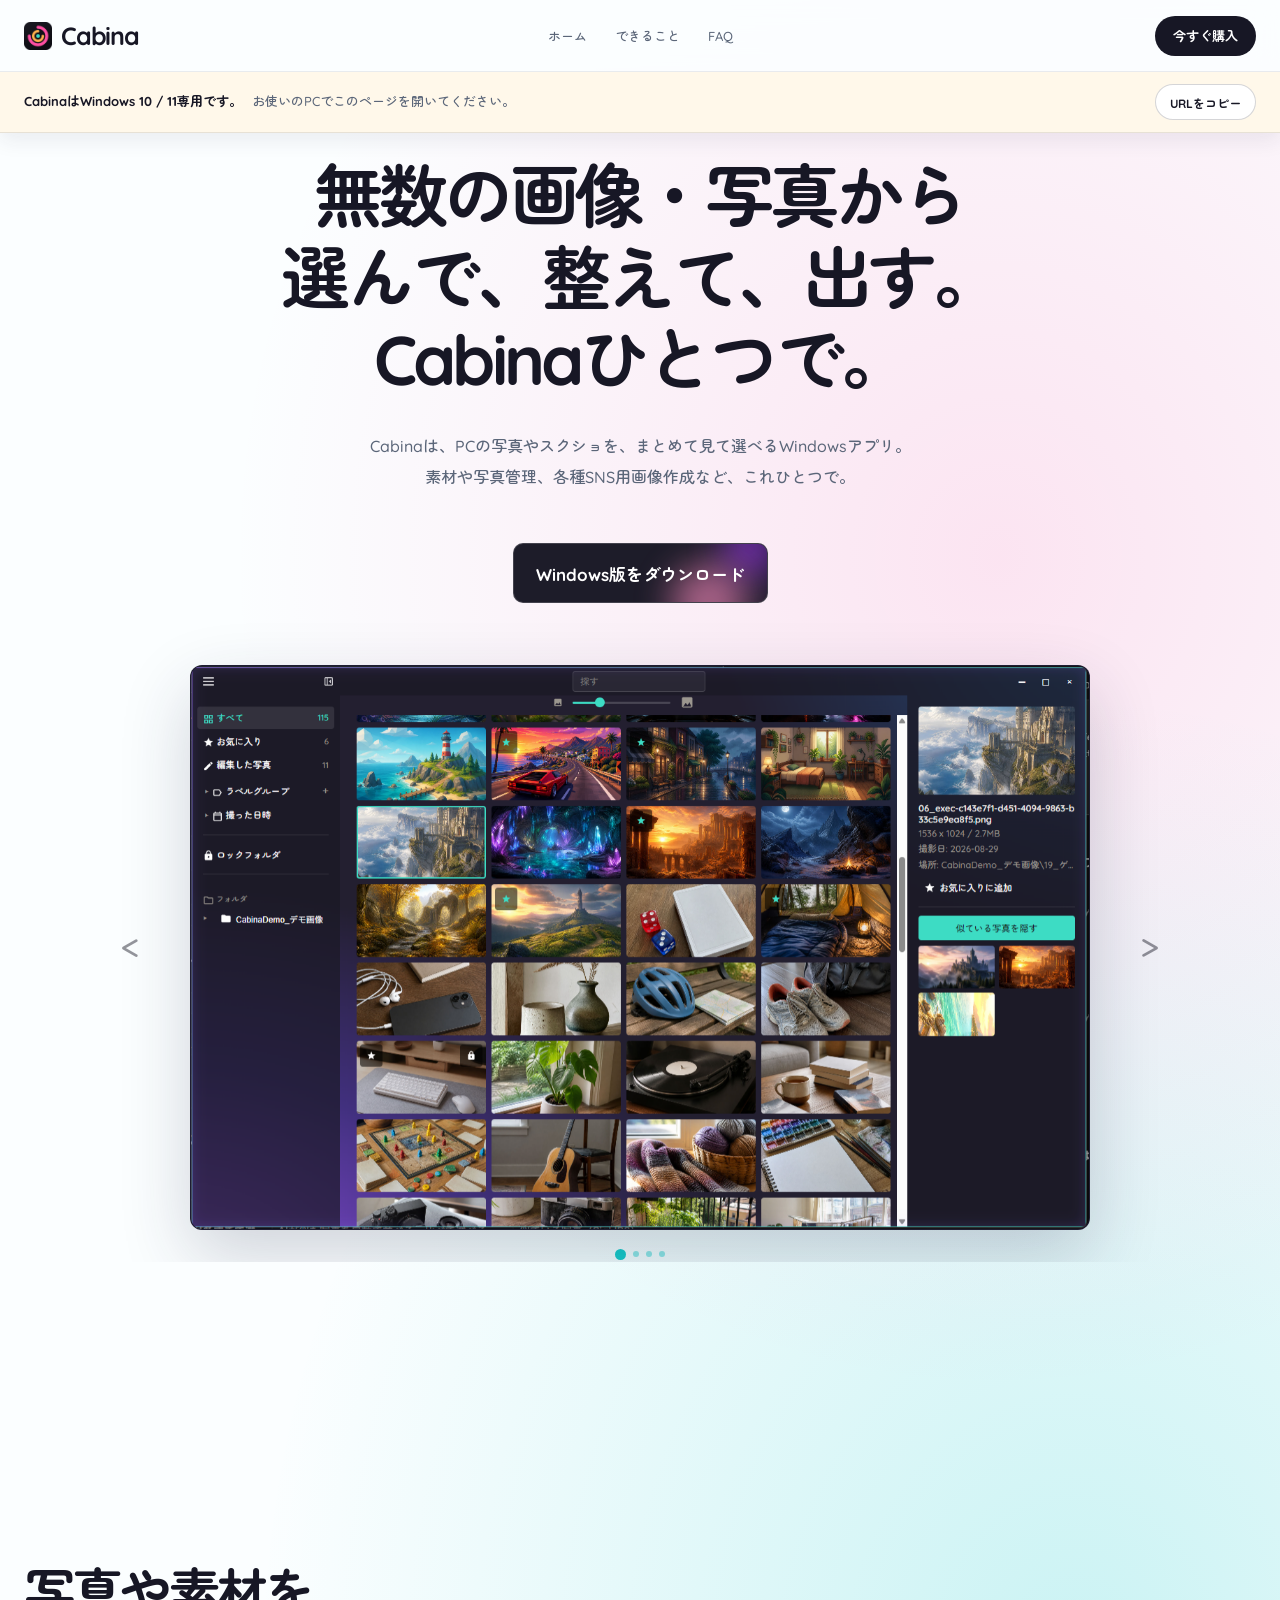
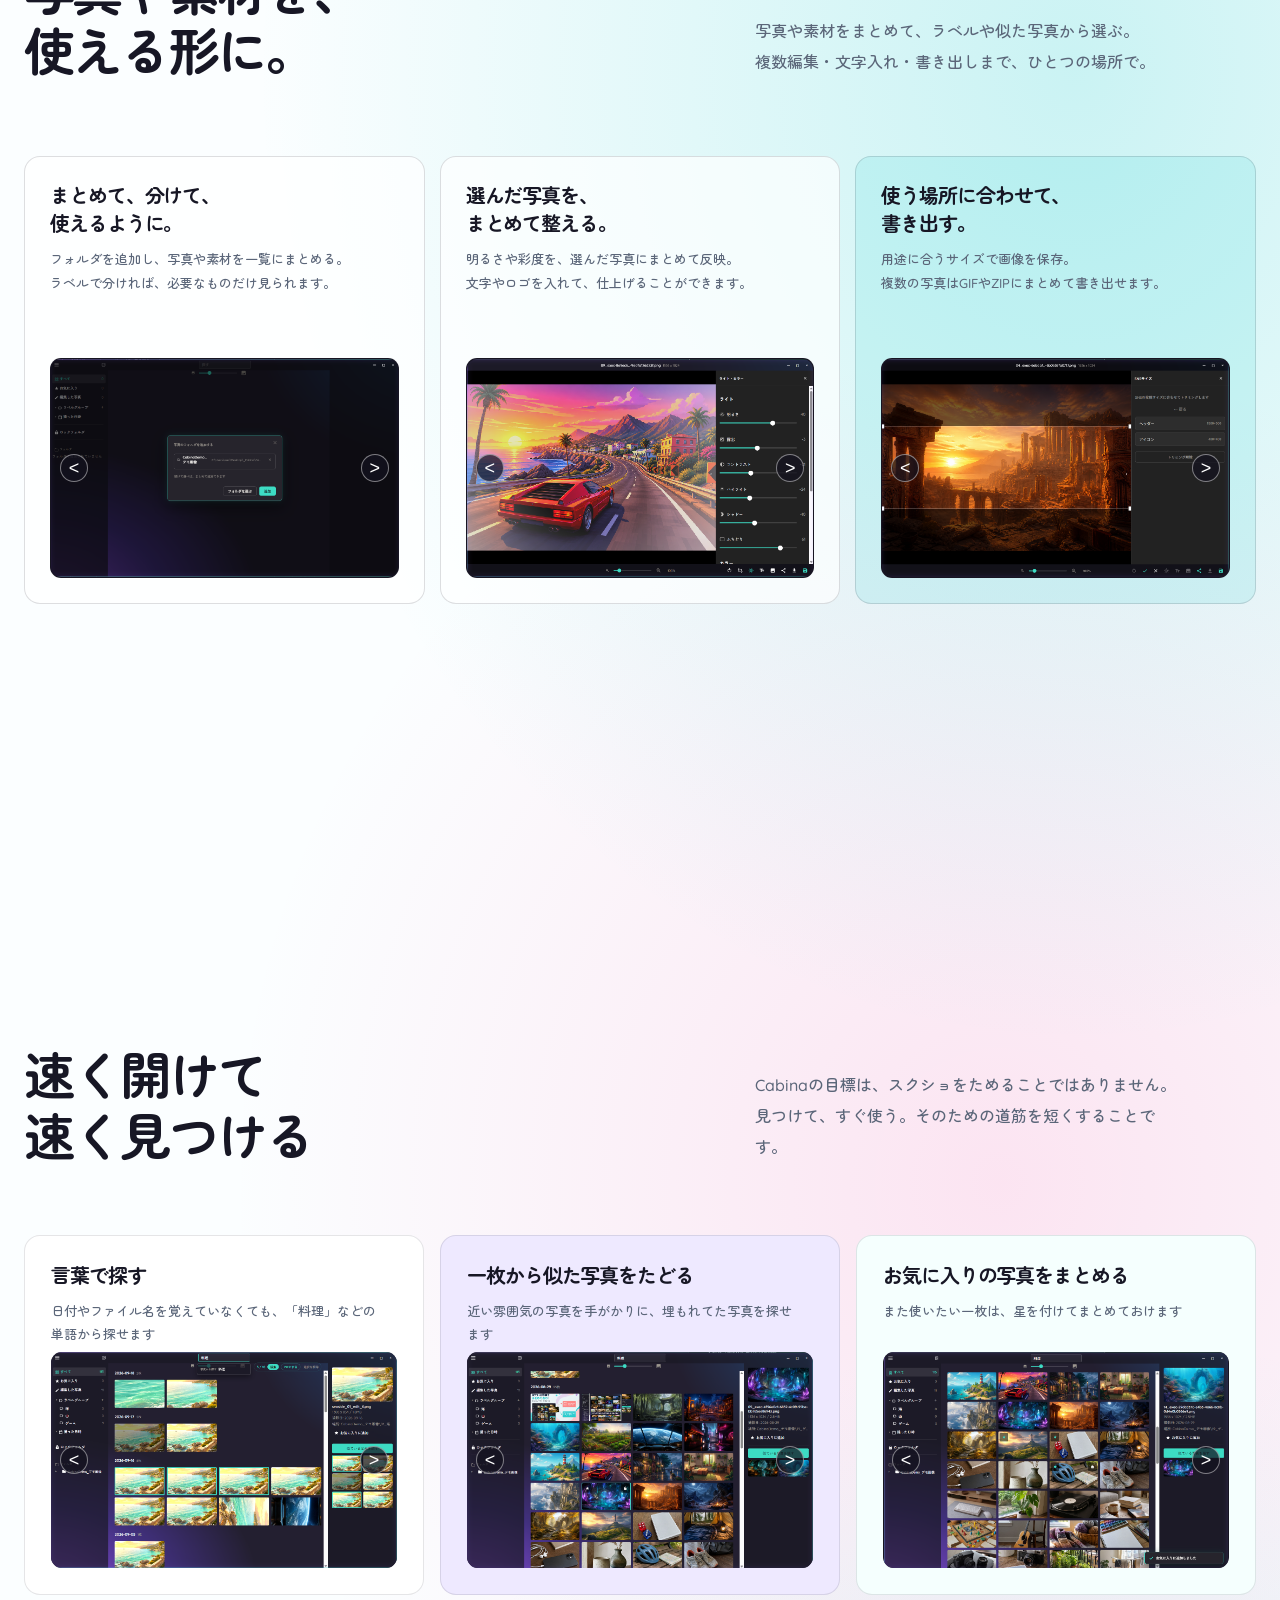
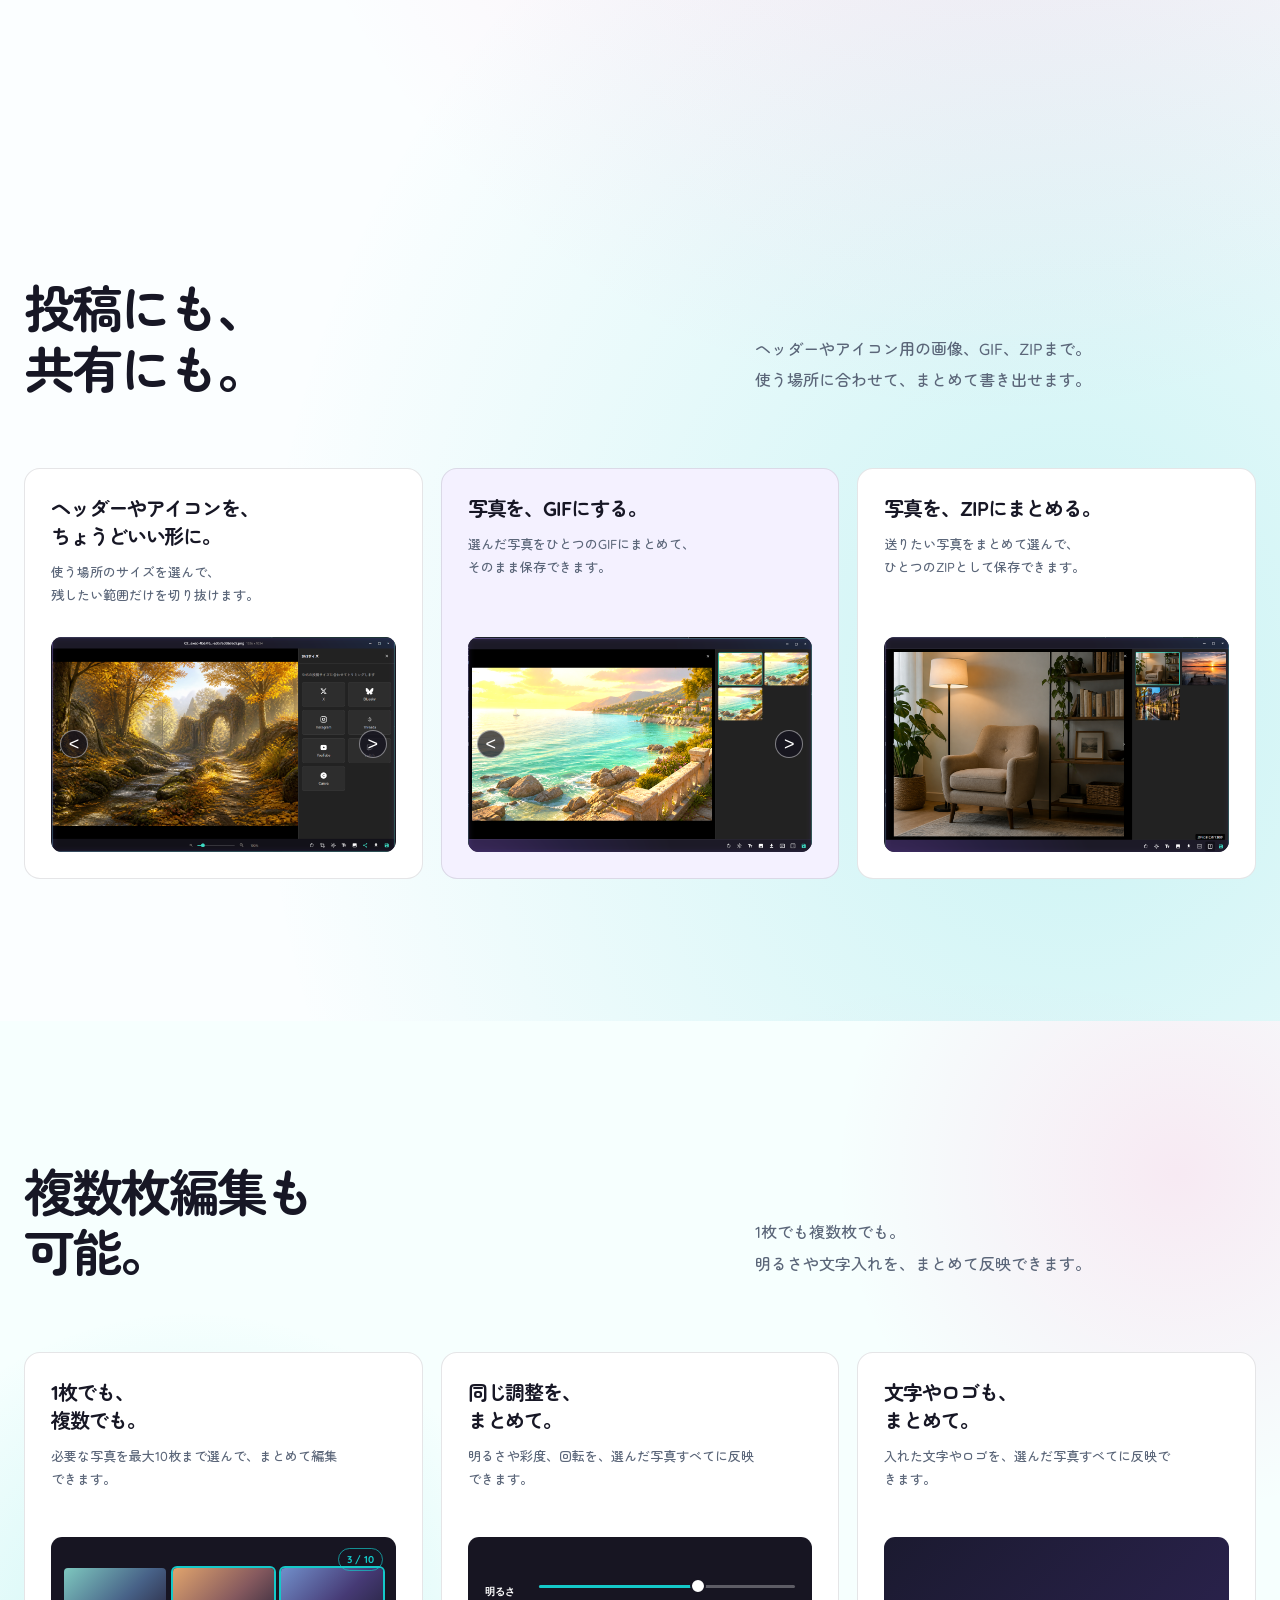
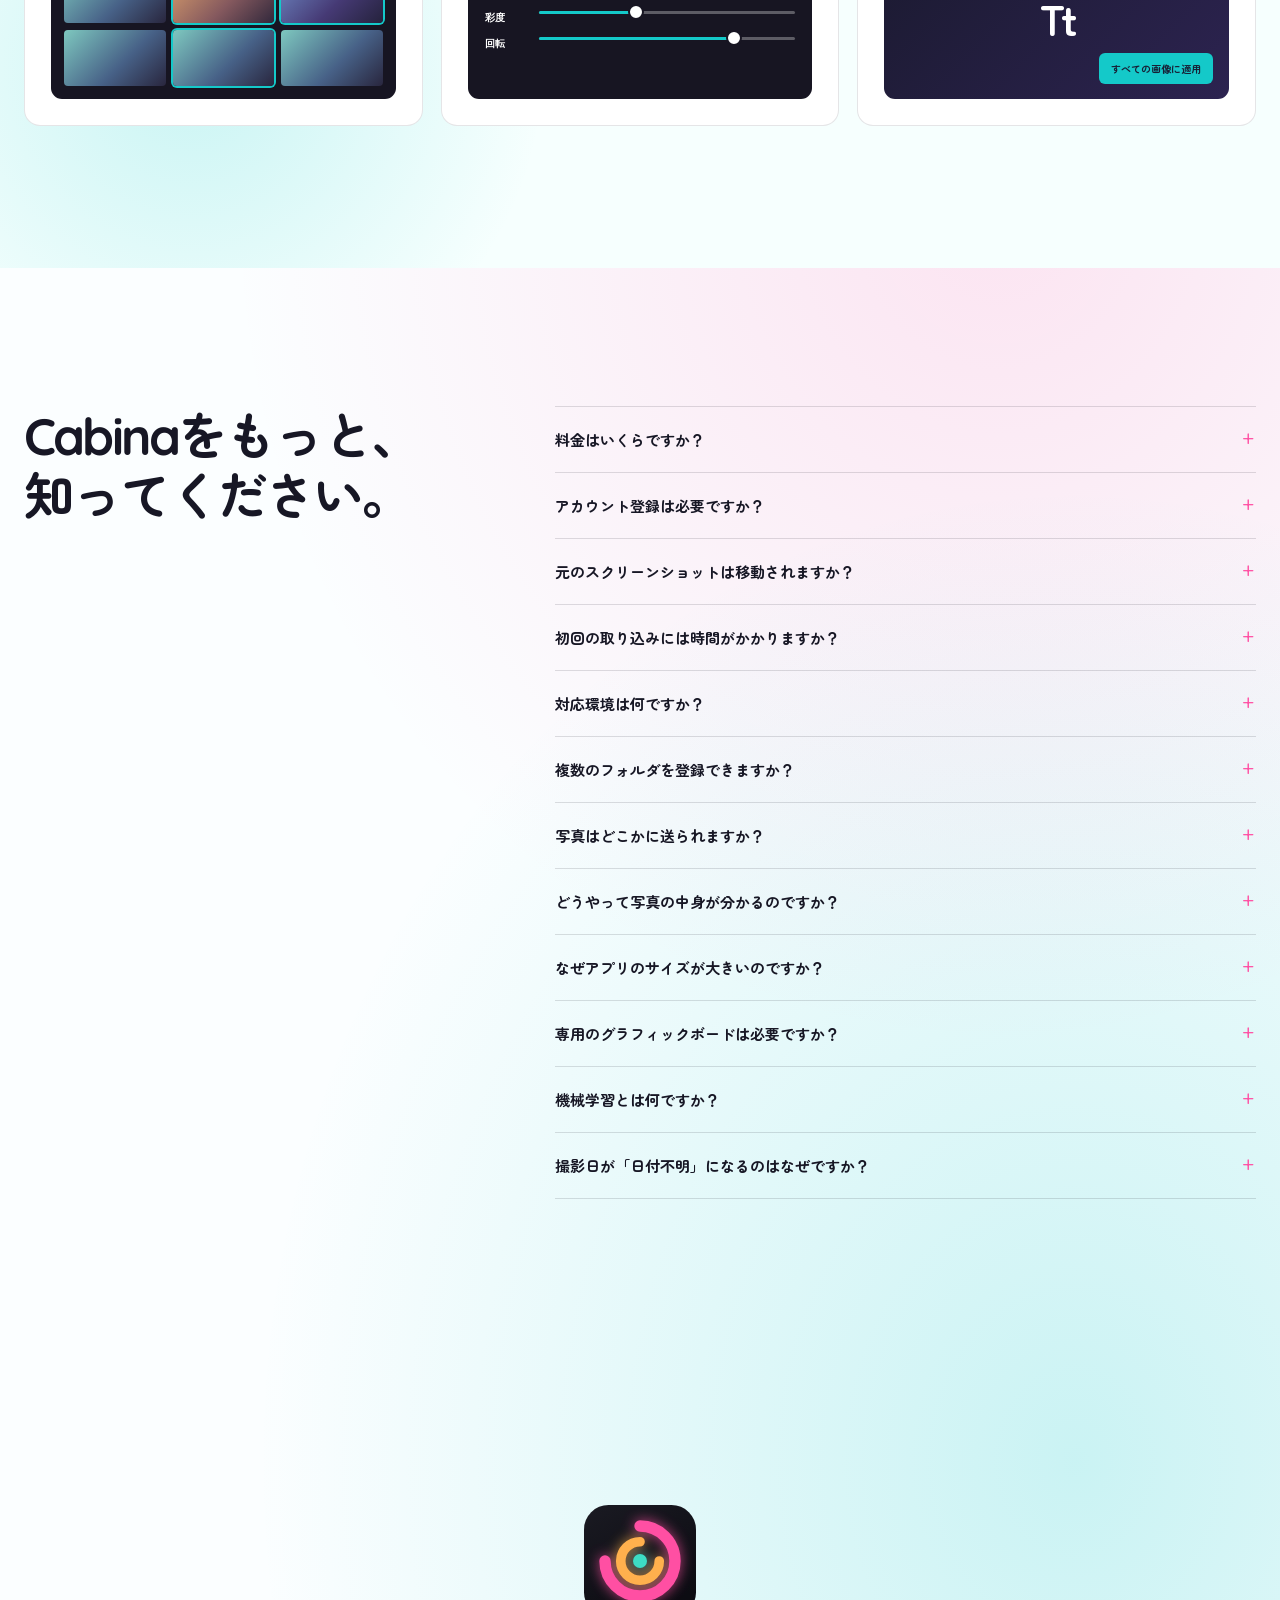
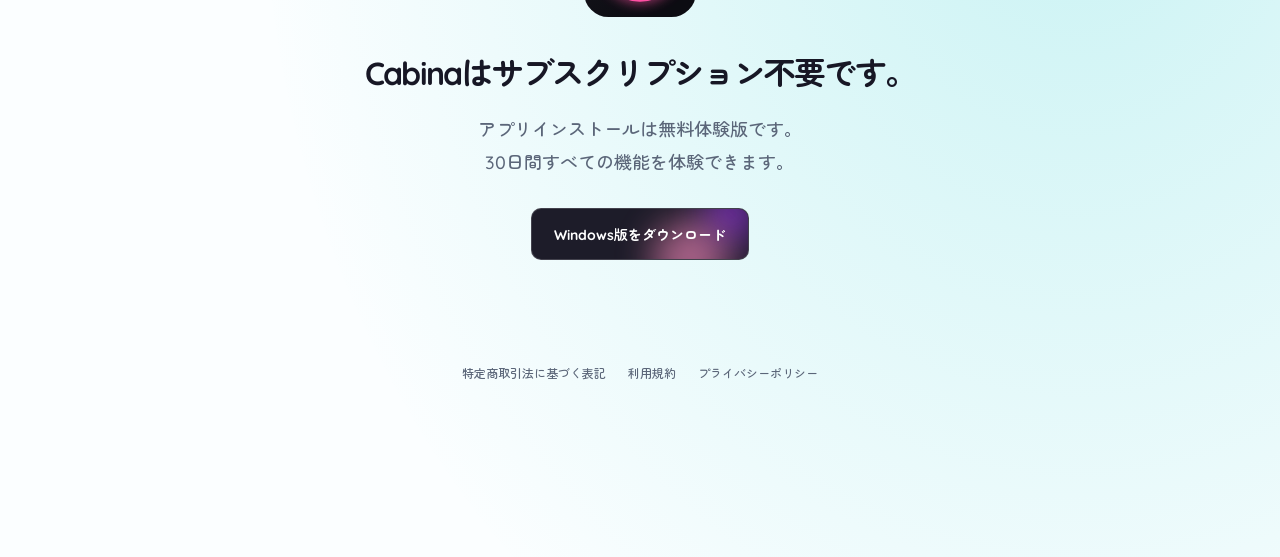
==== index.html @ 1f6fee91 "複数編集セクションの見出しを調整" ====
<!doctype html>
<html lang="ja">
<head>
  <meta charset="UTF-8" />
  <meta name="viewport" content="width=device-width, initial-scale=1.0" />
  <link rel="icon" type="image/png" sizes="64x64" href="assets/cabina-icon-64.png" />
  <meta name="description" content="PCの写真やスクショを、まとめて見て選べるWindowsアプリ。" />
  <link rel="canonical" href="https://cabinatrova.com/" />
  <meta property="og:site_name" content="Cabina" />
  <meta property="og:type" content="website" />
  <meta property="og:title" content="Cabina | 写真・スクショを、選んで、整えて、出す。" />
  <meta property="og:description" content="PCの写真やスクショを、まとめて見て選べるWindowsアプリ。" />
  <meta property="og:url" content="https://cabinatrova.com/" />
  <meta property="og:image" content="https://cabinatrova.com/assets/ogp-card.png?v=20260924-font" />
  <meta property="og:image:width" content="1200" />
  <meta property="og:image:height" content="630" />
  <meta property="og:locale" content="ja_JP" />
  <meta name="twitter:card" content="summary_large_image" />
  <meta name="twitter:title" content="Cabina | 写真・スクショを、選んで、整えて、出す。" />
  <meta name="twitter:description" content="PCの写真やスクショを、まとめて見て選べるWindowsアプリ。" />
  <meta name="twitter:image" content="https://cabinatrova.com/assets/ogp-card.png?v=20260924-font" />
  <title>Cabina | 写真・スクショを、選んで、整えて、出す。</title>
  <link rel="preconnect" href="https://fonts.googleapis.com" />
  <link rel="preconnect" href="https://fonts.gstatic.com" crossorigin />
  <link href="https://fonts.googleapis.com/css2?family=Quicksand:wght@500;600;700&family=Zen+Maru+Gothic:wght@500;600;700&display=swap" rel="stylesheet" />
  <link rel="stylesheet" href="css/theme.css" />
  <link rel="stylesheet" href="css/app.css?v=card-gallery-14" />
  <script async src="https://www.googletagmanager.com/gtag/js?id=G-LC9BH5H0R2"></script>
  <script>
    window.dataLayer = window.dataLayer || [];
    function gtag(){dataLayer.push(arguments);}
    gtag('js', new Date());
    gtag('config', 'G-LC9BH5H0R2');
  </script>
  <script src="js/lp-reveal.js?v=card-gallery-4" defer></script>
  <script src="js/device-notice.js" defer></script>
</head>
<body>
  <!-- ▼ [header] 最小限の固定ナビゲーション -->
  <header class="site-header">
    <div class="site-header-inner">
      <a class="brand" href="#top" aria-label="Cabina トップへ"><img class="brand-icon" src="assets/cabina-icon-64.png" alt="" width="28" height="28" />Cabina</a>
      <nav aria-label="ページ内ナビゲーション"><a href="#top">ホーム</a><a href="#find">できること</a><a href="#faq">FAQ</a></nav>
      <a class="header-cta" href="https://buy.stripe.com/3cIfZj8a344Ra0h1WE5gc01">今すぐ購入</a>
    </div>
  </header>
  <!-- ▲ [header] -->

  <aside class="device-notice" data-device-notice hidden aria-label="対応環境の案内">
    <div class="device-notice-inner">
      <p><strong>CabinaはWindows 10 / 11専用です。</strong><span data-device-notice-message>お使いのPCでこのページを開いてください。</span></p>
      <button type="button" data-device-notice-copy>URLをコピー</button>
    </div>
  </aside>

  <main>
    <!-- ▼ [hero] 速さを主役にしたファーストビュー -->
    <section class="hero" id="top" aria-labelledby="hero-title">
      <div class="container hero-grid">
        <div class="hero-copy">
          <h1 id="hero-title">無数の画像・写真から<br />選んで、整えて、出す。<br />Cabinaひとつで。</h1>
          <p>Cabinaは、PCの写真やスクショを、まとめて見て選べるWindowsアプリ。<br />素材や写真管理、各種SNS用画像作成など、これひとつで。</p>
          <div class="hero-actions"><a class="primary-button uiverse-glow-button" href="https://github.com/officelib/cabina-releases/releases/latest/download/Cabina-setup.exe">Windows版をダウンロード</a></div>
        </div>

        <figure class="hero-product hero-gallery" aria-label="Cabinaでできることの画面ギャラリー" data-hero-gallery>
          <div class="hero-gallery-frame">
            <div class="hero-gallery-stage">
              <div class="hero-gallery-panel is-active" id="hero-gallery-overview" role="group" aria-label="写真やスクリーンショットを一覧で管理する">
                <img class="hero-app-screen" src="assets/hero-library-overview-screen.png" alt="多数の写真とスクリーンショットを一覧で管理するCabinaの画面" />
              </div>
              <div class="hero-gallery-panel" id="hero-gallery-text" role="group" aria-label="文字を入れて投稿用に仕上げる" hidden>
                <img class="hero-app-screen" src="assets/hero-text-overlay-screen.png" alt="写真に文字を入れて仕上げるCabinaの画面" />
              </div>
              <div class="hero-gallery-panel" id="hero-gallery-select" role="group" aria-label="一枚から似た写真をたどる" hidden>
                <img class="hero-app-screen" src="assets/hero-similar-browser-screen.png" alt="一枚の写真から似た写真をたどるCabinaの画面" />
              </div>
              <div class="hero-gallery-panel" id="hero-gallery-gif" role="group" aria-label="複数の写真をGIFとして書き出す" hidden>
                <img class="hero-app-screen" src="assets/hero-gif-export-screen.png" alt="複数の写真をGIFとして書き出すCabinaの画面" />
              </div>
            </div>
            <button class="hero-gallery-arrow previous" type="button" aria-label="前の機能を見る" data-hero-gallery-previous>&lt;</button>
            <button class="hero-gallery-arrow next" type="button" aria-label="次の機能を見る" data-hero-gallery-next>&gt;</button>
          </div>
          <figcaption class="hero-gallery-controls">
            <span class="hero-gallery-pagination" role="status" aria-live="polite" aria-label="1枚目を表示中">
              <i class="is-active" data-hero-gallery-dot></i><i data-hero-gallery-dot></i><i data-hero-gallery-dot></i><i data-hero-gallery-dot></i>
            </span>
          </figcaption>
        </figure>
      </div>
    </section>
    <!-- ▲ [hero] -->

    <!-- ▼ [how-it-works] 初回と次回以降の違いを正直に伝える -->
    <section class="how-it-works" id="how-it-works" aria-labelledby="how-title">
      <div class="container split-heading">
        <div><h2 id="how-title">写真や素材を、<br />使える形に。</h2></div>
        <p>写真や素材をまとめて、ラベルや似た写真から選ぶ。<br />複数編集・文字入れ・書き出しまで、ひとつの場所で。</p>
      </div>
      <div class="container timeline">
        <article class="timeline-card first">
          <h3>まとめて、分けて、<br />使えるように。</h3>
          <p>フォルダを追加し、写真や素材を一覧にまとめる。<br />ラベルで分ければ、必要なものだけ見られます。</p>
          <figure class="timeline-visual card-gallery" aria-label="写真や素材をまとめて管理する手順" data-card-gallery>
            <div class="card-gallery-stage">
              <div class="card-gallery-panel is-active" role="group" aria-label="フォルダを追加する">
                <img src="assets/card-library-add-folder.png" alt="写真フォルダをCabinaへ追加する画面" />
              </div>
              <div class="card-gallery-panel" role="group" aria-label="複数の写真にラベルを付ける" hidden>
                <img src="assets/card-library-label-select.png" alt="複数の写真をラベルへ追加する画面" />
              </div>
              <div class="card-gallery-panel" role="group" aria-label="ラベルで写真を絞り込む" hidden>
                <img src="assets/card-library-filtered.png" alt="ゲームのラベルで写真を絞り込んだ画面" />
              </div>
            </div>
            <button class="card-gallery-arrow previous" type="button" aria-label="前の画面を見る" data-card-gallery-previous>&lt;</button>
            <button class="card-gallery-arrow next" type="button" aria-label="次の画面を見る" data-card-gallery-next>&gt;</button>
            <figcaption class="card-gallery-pagination" role="status" aria-live="polite" aria-label="1枚目を表示中">
              <i class="is-active" data-card-gallery-dot></i><i data-card-gallery-dot></i><i data-card-gallery-dot></i>
            </figcaption>
          </figure>
        </article>
        <article class="timeline-card ready">
          <h3>選んだ写真を、<br />まとめて整える。</h3>
          <p>明るさや彩度を、選んだ写真にまとめて反映。<br />文字やロゴを入れて、仕上げることができます。</p>
          <figure class="timeline-visual card-gallery" aria-label="一枚または複数枚の写真を整える手順" data-card-gallery>
            <div class="card-gallery-stage">
              <div class="card-gallery-panel is-active" role="group" aria-label="一枚の写真を調整する">
                <img src="assets/card-edit-single.png" alt="一枚の写真の明るさや露出を調整するCabinaの画面" />
              </div>
              <div class="card-gallery-panel" role="group" aria-label="複数の写真を選ぶ" hidden>
                <img src="assets/card-edit-multiple-select.png" alt="複数の写真を選択して編集するCabinaの画面" />
              </div>
              <div class="card-gallery-panel" role="group" aria-label="選んだ写真を見比べる" hidden>
                <img src="assets/card-edit-selection-review.png" alt="選んだ複数の写真を見比べるCabinaの画面" />
              </div>
              <div class="card-gallery-panel" role="group" aria-label="文字をすべての画像へ適用する" hidden>
                <img src="assets/card-edit-text-apply-all.png" alt="文字を複数の画像へ適用するCabinaの画面" />
              </div>
            </div>
            <button class="card-gallery-arrow previous" type="button" aria-label="前の画面を見る" data-card-gallery-previous>&lt;</button>
            <button class="card-gallery-arrow next" type="button" aria-label="次の画面を見る" data-card-gallery-next>&gt;</button>
            <figcaption class="card-gallery-pagination" role="status" aria-live="polite" aria-label="1枚目を表示中">
              <i class="is-active" data-card-gallery-dot></i><i data-card-gallery-dot></i><i data-card-gallery-dot></i><i data-card-gallery-dot></i>
            </figcaption>
          </figure>
        </article>
        <article class="timeline-card watch">
          <h3>使う場所に合わせて、<br />書き出す。</h3>
          <p>用途に合うサイズで画像を保存。<br />複数の写真はGIFやZIPにまとめて書き出せます。</p>
          <figure class="timeline-visual card-gallery" aria-label="画像を用途に合わせて書き出す手順" data-card-gallery>
            <div class="card-gallery-stage">
              <div class="card-gallery-panel is-active" role="group" aria-label="SNS向けサイズで画像を切り抜く">
                <img src="assets/card-export-sns-size.png" alt="SNS投稿サイズに合わせて画像をトリミングするCabinaの画面" />
              </div>
              <div class="card-gallery-panel" role="group" aria-label="複数の写真をGIFにする" hidden>
                <img src="assets/card-export-gif.png" alt="複数の写真からGIFを作成するCabinaの画面" />
              </div>
              <div class="card-gallery-panel" role="group" aria-label="複数の写真をZIPにまとめる" hidden>
                <img src="assets/card-export-zip.png" alt="複数の写真をZIPにまとめて保存するCabinaの画面" />
              </div>
            </div>
            <button class="card-gallery-arrow previous" type="button" aria-label="前の画面を見る" data-card-gallery-previous>&lt;</button>
            <button class="card-gallery-arrow next" type="button" aria-label="次の画面を見る" data-card-gallery-next>&gt;</button>
            <figcaption class="card-gallery-pagination" role="status" aria-live="polite" aria-label="1枚目を表示中">
              <i class="is-active" data-card-gallery-dot></i><i data-card-gallery-dot></i><i data-card-gallery-dot></i>
            </figcaption>
          </figure>
        </article>
      </div>
    </section>
    <!-- ▲ [how-it-works] -->

    <!-- ▼ [find] 「探す」「使う」を少ないカードで見せる -->
    <section class="find" id="find" aria-labelledby="find-title"><div class="container split-heading light"><div><h2 id="find-title">速く開けて<br />速く見つける</h2></div><p>Cabinaの目標は、スクショをためることではありません。見つけて、すぐ使う。そのための道筋を短くすることです。</p></div><div class="container feature-grid"><article class="feature-card search-feature"><div><h3>言葉で探す</h3><p>日付やファイル名を覚えていなくても、「料理」などの単語から探せます</p></div><figure class="search-demo card-gallery" aria-label="料理という言葉で写真を検索する手順" data-card-gallery><div class="card-gallery-stage"><div class="card-gallery-panel is-active" role="group" aria-label="料理と入力する"><img src="assets/card-find-word-input.png" alt="料理という言葉を入力して写真を探すCabinaの画面" /></div><div class="card-gallery-panel" role="group" aria-label="料理の写真が表示される" hidden><img src="assets/card-find-word-result.png" alt="料理という言葉で写真を検索したCabinaの画面" /></div></div><button class="card-gallery-arrow previous" type="button" aria-label="前の画面を見る" data-card-gallery-previous>&lt;</button><button class="card-gallery-arrow next" type="button" aria-label="次の画面を見る" data-card-gallery-next>&gt;</button><figcaption class="card-gallery-pagination" role="status" aria-live="polite" aria-label="1枚目を表示中"><i class="is-active" data-card-gallery-dot></i><i data-card-gallery-dot></i></figcaption></figure></article><article class="feature-card similar-feature"><div><h3>一枚から似た写真をたどる</h3><p>近い雰囲気の写真を手がかりに、埋もれてた写真を探せます</p></div><figure class="similar-demo card-gallery" aria-label="一枚から似た写真を探す手順" data-card-gallery><div class="card-gallery-stage"><div class="card-gallery-panel is-active" role="group" aria-label="似た写真の候補を見る"><img src="assets/card-find-similar-candidates.png" alt="一枚の写真を起点に似た候補を表示するCabinaの画面" /></div><div class="card-gallery-panel" role="group" aria-label="候補の写真を大きく見る" hidden><img src="assets/card-find-similar-preview.png" alt="似た候補の写真を大きく表示するCabinaの画面" /></div></div><button class="card-gallery-arrow previous" type="button" aria-label="前の画面を見る" data-card-gallery-previous>&lt;</button><button class="card-gallery-arrow next" type="button" aria-label="次の画面を見る" data-card-gallery-next>&gt;</button><figcaption class="card-gallery-pagination" role="status" aria-live="polite" aria-label="1枚目を表示中"><i class="is-active" data-card-gallery-dot></i><i data-card-gallery-dot></i></figcaption></figure></article><article class="feature-card favorite-feature"><div><h3>お気に入りの写真をまとめる</h3><p>また使いたい一枚は、星を付けてまとめておけます</p></div><figure class="favorite-demo card-gallery" aria-label="写真をお気に入りに追加して一覧から見る手順" data-card-gallery><div class="card-gallery-stage"><div class="card-gallery-panel is-active" role="group" aria-label="写真をお気に入りに追加する"><img src="assets/card-find-favorite-add.png" alt="写真をお気に入りに追加するCabinaの画面" /></div><div class="card-gallery-panel" role="group" aria-label="お気に入り一覧を見る" hidden><img src="assets/card-find-favorite-list.png" alt="お気に入りの写真だけを一覧表示するCabinaの画面" /></div></div><button class="card-gallery-arrow previous" type="button" aria-label="前の画面を見る" data-card-gallery-previous>&lt;</button><button class="card-gallery-arrow next" type="button" aria-label="次の画面を見る" data-card-gallery-next>&gt;</button><figcaption class="card-gallery-pagination" role="status" aria-live="polite" aria-label="1枚目を表示中"><i class="is-active" data-card-gallery-dot></i><i data-card-gallery-dot></i></figcaption></figure></article></div></section>
    <!-- ▲ [find] -->

    <!-- ▼ [edit-and-save] 編集とコピー保存を3カードで見せる -->
    <section class="edit-save" id="edit-save" aria-labelledby="edit-save-title">
      <div class="container split-heading light">
        <div><h2 id="edit-save-title">投稿にも、<br />共有にも。</h2></div>
        <p>ヘッダーやアイコン用の画像、GIF、ZIPまで。<br />使う場所に合わせて、まとめて書き出せます。</p>
      </div>
      <div class="container edit-save-grid">
        <article class="edit-save-card crop-card">
          <div><h3>ヘッダーやアイコンを、<br />ちょうどいい形に。</h3><p>使う場所のサイズを選んで、<br />残したい範囲だけを切り抜けます。</p></div>
          <figure class="crop-mock card-gallery" aria-label="用途に合うサイズを選んで写真を切り抜く手順" data-card-gallery>
            <div class="card-gallery-stage">
              <div class="card-gallery-panel is-active" role="group" aria-label="使う場所のサイズを選ぶ"><img src="assets/card-export-size-picker.png" alt="書き出し先のサイズを選ぶCabinaの画面" /></div>
              <div class="card-gallery-panel" role="group" aria-label="ヘッダー用の横長サイズに切り抜く" hidden><img src="assets/card-export-header-crop.png" alt="ヘッダー用の横長サイズで切り抜くCabinaの画面" /></div>
              <div class="card-gallery-panel" role="group" aria-label="アイコン用の正方形サイズに切り抜く" hidden><img src="assets/card-export-icon-crop.png" alt="アイコン用の正方形サイズで切り抜くCabinaの画面" /></div>
            </div>
            <button class="card-gallery-arrow previous" type="button" aria-label="前の画面を見る" data-card-gallery-previous>&lt;</button>
            <button class="card-gallery-arrow next" type="button" aria-label="次の画面を見る" data-card-gallery-next>&gt;</button>
            <figcaption class="card-gallery-pagination" role="status" aria-live="polite" aria-label="1枚目を表示中"><i class="is-active" data-card-gallery-dot></i><i data-card-gallery-dot></i><i data-card-gallery-dot></i></figcaption>
          </figure>
        </article>
        <article class="edit-save-card rotate-card">
          <div><h3>写真を、GIFにする。</h3><p>選んだ写真をひとつのGIFにまとめて、<br />そのまま保存できます。</p></div>
          <figure class="brightness-demo card-gallery" aria-label="選んだ写真をGIFとして保存する手順" data-card-gallery>
            <div class="card-gallery-stage">
              <div class="card-gallery-panel is-active" role="group" aria-label="GIFにする写真を選ぶ"><img src="assets/card-export-gif-frames.png" alt="GIFにまとめる写真を選ぶCabinaの画面" /></div>
              <div class="card-gallery-panel" role="group" aria-label="GIFの設定をして保存する" hidden><img src="assets/card-export-gif-settings.png" alt="GIFの間隔や大きさを設定して保存するCabinaの画面" /></div>
            </div>
            <button class="card-gallery-arrow previous" type="button" aria-label="前の画面を見る" data-card-gallery-previous>&lt;</button>
            <button class="card-gallery-arrow next" type="button" aria-label="次の画面を見る" data-card-gallery-next>&gt;</button>
            <figcaption class="card-gallery-pagination" role="status" aria-live="polite" aria-label="1枚目を表示中"><i class="is-active" data-card-gallery-dot></i><i data-card-gallery-dot></i></figcaption>
          </figure>
        </article>
        <article class="edit-save-card copy-card">
          <div><h3>写真を、ZIPにまとめる。</h3><p>送りたい写真をまとめて選んで、<br />ひとつのZIPとして保存できます。</p></div>
          <figure class="copy-demo card-gallery" aria-label="選んだ写真をZIPにまとめて保存する画面" data-card-gallery>
            <div class="card-gallery-stage">
              <div class="card-gallery-panel is-active" role="group" aria-label="選んだ写真をZIPにまとめて保存する"><img src="assets/card-export-zip-select.png" alt="選んだ写真をZIPにまとめて保存するCabinaの画面" /></div>
            </div>
            <button class="card-gallery-arrow previous" type="button" aria-label="前の画面を見る" data-card-gallery-previous hidden>&lt;</button>
            <button class="card-gallery-arrow next" type="button" aria-label="次の画面を見る" data-card-gallery-next hidden>&gt;</button>
            <figcaption class="card-gallery-pagination" role="status" aria-live="polite" aria-label="1枚目を表示中"><i class="is-active" data-card-gallery-dot></i></figcaption>
          </figure>
        </article>
      </div>
    </section>
    <!-- ▲ [edit-and-save] -->

    <!-- ▼ [batch-edit] 複数枚に同じ調整を反映できることを見せる -->
    <section class="batch-edit" id="batch-edit" aria-labelledby="batch-edit-title">
      <div class="container split-heading light">
        <div><h2 id="batch-edit-title">複数枚編集も<br />可能。</h2></div>
        <p>1枚でも複数枚でも。<br />明るさや文字入れを、まとめて反映できます。</p>
      </div>
      <div class="container batch-edit-grid">
        <article class="batch-edit-card select-card">
          <div><h3>1枚でも、<br />複数でも。</h3><p>必要な写真を最大10枚まで選んで、まとめて編集できます。</p></div>
          <figure class="batch-edit-visual select-visual" aria-label="複数枚を選ぶ画面のスクリーンショットを追加予定"><b>3 / 10</b><i></i><i></i><i></i><i></i><i></i><i></i></figure>
        </article>
        <article class="batch-edit-card adjust-card">
          <div><h3>同じ調整を、<br />まとめて。</h3><p>明るさや彩度、回転を、選んだ写真すべてに反映できます。</p></div>
          <figure class="batch-edit-visual adjust-visual" aria-label="複数枚に調整を反映する画面のスクリーンショットを追加予定"><b>明るさ</b><i></i><b>彩度</b><i></i><b>回転</b><i></i></figure>
        </article>
        <article class="batch-edit-card text-card">
          <div><h3>文字やロゴも、<br />まとめて。</h3><p>入れた文字やロゴを、選んだ写真すべてに反映できます。</p></div>
          <figure class="batch-edit-visual text-visual" aria-label="複数枚に文字やロゴを反映する画面のスクリーンショットを追加予定"><b>Tt</b><i>すべての画像に適用</i></figure>
        </article>
      </div>
    </section>
    <!-- ▲ [batch-edit] -->

    <!-- ▼ [faq] 購入前の最低限の疑問だけに答える -->
    <section class="faq" id="faq" aria-labelledby="faq-title"><div class="container faq-layout"><div><h2 id="faq-title">Cabinaをもっと、<br />知ってください。</h2></div><div class="faq-list"><details><summary>料金はいくらですか？</summary><p>買い切り2,000円（税込）です。一度購入すれば追加料金なしで使えます。30日間はすべての機能を無料でお試しいただけます。</p></details><details><summary>アカウント登録は必要ですか？</summary><p>必要ありません。Cabinaはオフラインで動かせるアプリです。アプリをダウンロードする時だけはインターネット環境が必要ですが、それ以外は完全オフラインで動作します。</p></details><details><summary>元のスクリーンショットは移動されますか？</summary><p>いいえ。Cabinaは元のファイルを移動・コピーせず、追加したフォルダをライブラリとして扱います。</p></details><details><summary>初回の取り込みには時間がかかりますか？</summary><p>Cabinaはスクリーンショットをすぐ使える一覧にするWindowsアプリです。最初に一度だけ取り込み、フォルダ内の写真数に応じてライブラリ作成の時間がかかります。次からは、開いた瞬間に一覧を表示します。</p></details><details><summary>対応環境は何ですか？</summary><p>Windows 10 / 11（64bit）に対応しています。Mac・スマートフォンには対応していません。<br />CPU: 64bit のプロセッサ（4コア以上を推奨）<br />メモリ: 8GB 以上<br />空き容量: 1GB 以上<br />ダウンロード: 約343MB（zip形式）<br />動作にインターネット接続は必要ありません。</p></details><details><summary>複数のフォルダを登録できますか？</summary><p>できます。ゲームごと・用途ごとなど、複数の保存先をまとめて扱えます。</p></details><details><summary>写真はどこかに送られますか？</summary><p>いいえ。Cabinaはインターネットに接続しません。写真を見分ける仕組み（AIモデル）もアプリの中に入っているため、写真が外に出ることはありません。アカウント登録も不要です。</p></details><details><summary>どうやって写真の中身が分かるのですか？</summary><p>Googleが公開している画像認識モデル「SigLIP2」をアプリに組み込んでいます。写真に何が写っているかを数値に置き換え、言葉との近さで探します。ファイル名やフォルダ名は使いません。</p></details><details><summary>なぜアプリのサイズが大きいのですか？</summary><p>写真を見分けるモデル本体（約350MB）をアプリに同梱しているためです。外部のサーバーへ送らず、お手元で処理するための構成です。</p></details><details><summary>専用のグラフィックボードは必要ですか？</summary><p>必要ありません。CPUだけで動きます。開発時は6コアのノート用CPU（専用グラフィックなし）で動作を確認しています。</p></details><details><summary>機械学習とは何ですか？</summary><p>たくさんの「写真」と「その説明文」の組み合わせを見せて、写真に何が写っているかを見分けられるようにした仕組みです。「猫」という言葉と、猫が写った写真が近いものだと分かるようになるため、ファイル名に「猫」と入っていなくても探せます。<br />Cabinaは学習を済ませたものを組み込んで使っており、お客様の写真で学習することはありません。</p></details><details><summary>撮影日が「日付不明」になるのはなぜですか？</summary><p>撮影日時は、写真のファイルに記録された情報から読み取っています。スマートフォンやデジタルカメラで撮った写真には撮影日時が記録されていますが、スクリーンショットには記録されないことが多く、その場合は「日付不明」にまとまります。画像を加工・編集すると記録が失われることもあります。<br />日付が分からないものも、写っているもので探したり、フォルダからたどったりできます。</p></details></div></div></section>
    <!-- ▲ [faq] -->

    <!-- ▼ [purchase] 購入先URL確定後に href を置き換える -->
    <section class="purchase" id="purchase" aria-labelledby="purchase-title"><div class="container purchase-card"><img class="purchase-icon" src="assets/cabina-icon.svg" alt="" width="112" height="112" /><div class="purchase-copy"><h2 id="purchase-title">Cabinaはサブスクリプション不要です。</h2><p>アプリインストールは無料体験版です。<br />30日間すべての機能を体験できます。</p><a class="primary-button uiverse-glow-button" href="https://github.com/officelib/cabina-releases/releases/latest/download/Cabina-setup.zip">Windows版をダウンロード</a><nav class="purchase-legal-links" aria-label="法務情報"><a href="tokushoho.html">特定商取引法に基づく表記</a><a href="terms.html">利用規約</a><a href="privacy.html">プライバシーポリシー</a></nav></div></div></section>
    <!-- ▲ [purchase] -->
  </main>
  <dialog class="card-gallery-lightbox" data-card-gallery-lightbox aria-label="説明カードの画像を拡大表示">
    <div class="card-gallery-lightbox-content">
      <button class="card-gallery-lightbox-close" type="button" aria-label="拡大表示を閉じる" data-card-gallery-lightbox-close>&times;</button>
      <img data-card-gallery-lightbox-image src="" alt="" />
      <button class="card-gallery-lightbox-arrow previous" type="button" aria-label="前の画面を見る" data-card-gallery-lightbox-previous>&lt;</button>
      <button class="card-gallery-lightbox-arrow next" type="button" aria-label="次の画面を見る" data-card-gallery-lightbox-next>&gt;</button>
      <p class="card-gallery-lightbox-count" aria-live="polite" data-card-gallery-lightbox-count></p>
    </div>
  </dialog>
</body>
</html>
---- css/theme.css ----
/* ▼ [tokens] LP全体で共有する色・余白・フォントの定義 */
:root {
  --paper: #effbfc;
  --cream: #fbfeff;
  --surface: #ffffff;
  --ink: #171725;
  --muted: #5b6679;
  --line: rgba(23, 23, 37, .14);
  --navy: #171725;
  --navy-soft: #2b2b45;
  --teal: #14c9c9;
  --teal-deep: #00aeb7;
  --pink: #ff4fa3;
  --pink-soft: #ffd6e7;
  --orange: #ffb43b;
  --violet: #a184ed;
  --lilac-soft: #eee9ff;
  --teal-soft: #d8f8f8;
  --font-family: "Quicksand", "Zen Maru Gothic", sans-serif;
}
/* ▲ [tokens] */
---- css/app.css ----
/* ▼ [base] 共通の文字・余白・リンク */
* { box-sizing: border-box; }
html { scroll-behavior: smooth; background: var(--paper); }
body { margin: 0; background: var(--paper); color: var(--ink); font-family: var(--font-family); font-weight: 500; }
a { color: inherit; text-decoration: none; }
.container { width: min(1400px, calc(100% - 48px)); margin: auto; }
h1, h2, h3, p, figure, blockquote { margin-top: 0; } h1, h2, h3 { letter-spacing: -.055em; } h1, h2 { line-height: 1.18; }
h1 { margin-bottom: 26px; font-size: clamp(45px, 5.4vw, 77px); } h1 em { color: var(--pink); font-style: normal; }
h2 { margin-bottom: 20px; font-size: clamp(34px, 4vw, 57px); } h3 { margin-bottom: 10px; font-size: 20px; line-height: 1.4; }
.primary-button, .purchase-button, .header-cta { display: inline-flex; align-items: center; justify-content: center; gap: 18px; border-radius: 10px; background: var(--navy); color: #fff; font-size: 14px; font-weight: 700; transition: transform .2s, background .2s; }
.primary-button, .purchase-button { min-height: 52px; padding: 0 22px; }.header-cta { min-height: 42px; padding: 0 16px; font-size: 13px; }.primary-button:hover, .purchase-button:hover, .header-cta:hover { background: var(--navy-soft); transform: translateY(-2px); }

/* Uiverse.io / Javierrocadev の光の表現を、Tailwindを使わないLP用CSSとして調整 */
.uiverse-glow-button { position: relative; isolation: isolate; overflow: hidden; border: 1px solid rgba(255,255,255,.17); background: #1d1c29; box-shadow: none; transition: border-color .5s, color .5s, transform .2s; }
.uiverse-glow-button::before, .uiverse-glow-button::after { position: absolute; z-index: -1; border-radius: 50%; content: ""; filter: blur(18px); transition: transform .5s, opacity .5s; }
.uiverse-glow-button::before { top: -22px; right: -10px; width: 54px; height: 54px; background: #8e35d6; opacity: .8; }
.uiverse-glow-button::after { right: 20px; bottom: -38px; width: 76px; height: 76px; background: #ff8ec2; opacity: .62; }
.uiverse-glow-button:hover, .uiverse-glow-button:focus-visible { border-color: #ffb2d6; color: #ffd7e9; background: #1d1c29; transform: translateY(-2px); }
.uiverse-glow-button:hover::before, .uiverse-glow-button:focus-visible::before { transform: translate(30px, 27px) scale(1.8); opacity: 1; }
.uiverse-glow-button:hover::after, .uiverse-glow-button:focus-visible::after { transform: translate(35px, -25px) scale(1.2); opacity: .9; }
.uiverse-glow-button:focus-visible { outline: 3px solid rgba(255,79,163,.45); outline-offset: 3px; }
/* ▲ [base] */

/* ▼ [header] ヘッダー */
.site-header { position: fixed; z-index: 20; top: 0; right: 0; left: 0; height: 72px; border-bottom: 1px solid rgba(23,23,37,.08); background: rgba(251,254,255,.9); backdrop-filter: blur(14px); }.site-header-inner { display: grid; width: min(1120px, calc(100% - 48px)); height: 100%; grid-template-columns: 1fr auto 1fr; align-items: center; margin: auto; }.site-header nav { justify-self: center; }.site-header .header-cta { justify-self: end; min-height: 40px; padding: 0 18px; border-radius: 999px; }
.site-header-inner { width: min(1400px, calc(100% - 48px)); padding: 0; }
@media (max-width: 680px) { .site-header-inner { grid-template-columns: 1fr auto; }.site-header nav { display: flex; justify-self: end; gap: 0; }.site-header nav a:not(.header-cta) { display: none; } }
.brand { display: inline-flex; align-items: center; gap: 9px; font-family: "Quicksand", sans-serif; font-size: 25px; font-weight: 700; letter-spacing: -.05em; }.brand-mark { display: grid; width: 25px; height: 25px; place-items: center; border-radius: 7px; background: var(--navy); color: var(--orange); font-size: 13px; }
nav { display: flex; align-items: center; gap: 28px; color: var(--muted); font-size: 13px; } nav a:hover { color: var(--pink); }
.brand-icon { width: 28px; height: 28px; flex: none; }
/* ▲ [header] */

/* ▼ [device-notice] Windows以外の環境でだけ表示する案内 */
.device-notice { position: fixed; z-index: 19; top: 72px; right: 0; left: 0; padding: 12px 24px; border-bottom: 1px solid rgba(23,23,37,.1); background: rgba(255,248,234,.96); box-shadow: 0 8px 20px rgba(35,40,72,.08); }.device-notice-inner { display: flex; width: min(1400px,100%); align-items: center; justify-content: space-between; gap: 20px; margin: auto; }.device-notice p { display: flex; flex-wrap: wrap; gap: 0 10px; margin: 0; color: var(--ink); font-size: 13px; line-height: 1.65; }.device-notice strong { font-weight: 700; }.device-notice p span { color: var(--muted); }.device-notice button { flex: none; min-height: 36px; border: 1px solid rgba(23,23,37,.18); border-radius: 999px; padding: 0 14px; background: #fff; color: var(--ink); font: inherit; font-size: 12px; font-weight: 700; cursor: pointer; }.device-notice button:hover,.device-notice button:focus-visible { border-color: var(--pink); color: var(--pink); }.device-notice button:focus-visible { outline: 3px solid rgba(255,79,163,.25); outline-offset: 2px; }@media (max-width: 680px) { .device-notice { top: 65px; padding: 10px 17px; }.device-notice-inner { align-items: flex-start; gap: 10px; }.device-notice p { display: block; font-size: 11px; line-height: 1.6; }.device-notice p span { display: block; }.device-notice button { min-height: 34px; padding: 0 11px; font-size: 11px; }body.device-notice-visible .hero { padding-top: 202px; } }
/* ▲ [device-notice] */

/* ▼ [hero] 速さとアプリ画面を見せるFV */
.hero { overflow: hidden; padding: 164px 0 106px; background: radial-gradient(circle at 78% 24%, rgba(255,79,163,.15), transparent 26%), radial-gradient(circle at 84% 64%, rgba(20,201,201,.21), transparent 30%), var(--cream); }.hero-grid { display: grid; grid-template-columns: .94fr 1.06fr; gap: 72px; align-items: center; }.hero-copy > p { max-width: 510px; margin-bottom: 42px; color: var(--muted); font-size: 16px; line-height: 1.95; }.hero-actions { display: flex; flex-wrap: wrap; align-items: center; gap: 22px; }.text-link { border-bottom: 1px solid var(--ink); padding-bottom: 4px; font-size: 13px; font-weight: 700; }.text-link span { margin-left: 7px; color: var(--pink); }.hero-note { margin-top: 19px; margin-bottom: 0 !important; font-size: 11px !important; line-height: 1.6 !important; }
.hero-product { position: relative; margin: 0; }.app-window { overflow: hidden; border: 1px solid rgba(23,23,37,.18); border-radius: 18px; background: #f7faff; box-shadow: 0 26px 70px rgba(35,40,72,.2); }.app-titlebar { display: flex; height: 46px; align-items: center; gap: 9px; padding: 0 14px; border-bottom: 1px solid #dfe5ec; background: #fff; font-family: "Quicksand", sans-serif; font-size: 12px; }.app-logo { display: grid; width: 21px; height: 21px; place-items: center; border-radius: 5px; background: var(--navy); color: var(--orange); font-size: 10px; font-weight: 700; }.app-titlebar-dots { margin-left: auto; color: #94a0b4; letter-spacing: .18em; }.app-body { display: grid; min-height: 348px; grid-template-columns: 132px 1fr; }.app-sidebar { display: flex; flex-direction: column; gap: 8px; padding: 19px 12px; border-right: 1px solid #dfe5ec; background: #f2f5fa; color: #667186; font-size: 10px; }.sidebar-label { margin-bottom: 6px; color: #a0aab9; font-size: 8px; font-weight: 700; letter-spacing: .12em; }.app-sidebar b, .app-sidebar span:not(.sidebar-label) { padding: 8px; border-radius: 6px; font-weight: 600; }.app-sidebar .sidebar-active { background: var(--lilac-soft); color: var(--navy); }.app-library { padding: 19px 18px; background: #fcfdff; }.library-top { display: flex; align-items: center; justify-content: space-between; gap: 10px; margin-bottom: 19px; }.library-top small, .library-top strong { display: block; }.library-top small { color: #7b8699; font-size: 9px; }.library-top strong { margin-top: 3px; font-size: 15px; }.search-pill { max-width: 153px; overflow: hidden; padding: 8px 10px; border: 1px solid #e1e6ee; border-radius: 6px; color: #8d96a6; font-size: 9px; text-overflow: ellipsis; white-space: nowrap; }.thumbnail-grid { display: grid; grid-template-columns: repeat(4,1fr); gap: 8px; }.thumb { aspect-ratio: 1.2; border-radius: 5px; background: linear-gradient(135deg,#b8d7e0,#4a6996 58%,#1c2037); }.b,.f { background: linear-gradient(135deg,#f6c670,#b65a6b 58%,#323557); }.c,.g { background: linear-gradient(135deg,#a6d2ac,#446c6c 55%,#26334b); }.d,.h { background: linear-gradient(135deg,#c9b8f1,#8667ab 57%,#323149); }.e { background: linear-gradient(135deg,#e7a29c,#8b4c5e 58%,#282c4b); }.product-callout { position: absolute; right: -18px; bottom: -23px; display: flex; align-items: center; gap: 8px; padding: 12px 14px; border: 1px solid rgba(23,23,37,.08); border-radius: 10px; background: #fff; box-shadow: 0 13px 28px rgba(35,40,72,.14); font-size: 11px; }.product-callout b { color: var(--pink); }.product-callout i { width: 7px; height: 7px; border-radius: 50%; background: var(--teal); box-shadow: 0 0 0 4px rgba(20,201,201,.17); }

/* 中央にコピーと製品画面を積む、Apple風だがCabina固有のヒーロー骨格 */
.hero { padding: 156px 0 0; background: radial-gradient(circle at 78% 24%, rgba(255,79,163,.15), transparent 26%), radial-gradient(circle at 84% 64%, rgba(20,201,201,.21), transparent 30%), var(--cream); }
.hero-grid { display: flex; flex-direction: column; gap: 62px; text-align: center; }
.hero-copy { display: grid; width: min(100%, 860px); justify-items: center; margin: 0 auto; }
.hero-copy > p { max-width: 640px; }
.hero-copy h1 { max-width: 860px; margin-bottom: 30px; }
.hero-actions { justify-content: center; }
.hero-product { width: min(900px, 100%); margin: 0 auto; }
.hero-product { overflow: hidden; border-radius: 12px; }
.hero-app-screen { display: block; width: 100%; height: auto; border: 1px solid rgba(23,23,37,.18); border-radius: 12px; box-shadow: 0 26px 70px rgba(35,40,72,.2); }
.hero .app-body { min-height: 416px; }
/* ▼ [hero-gallery] できることを実画面で切り替えるヒーローギャラリー */
.hero-product.hero-gallery { overflow: visible; border-radius: 0; }.hero-gallery-frame { position: relative; }.hero-gallery-stage { position: relative; overflow: hidden; border: 1px solid rgba(23,23,37,.18); border-radius: 12px; background: #201d36; box-shadow: 0 26px 70px rgba(35,40,72,.2); }.hero-gallery-panel { display: none; width: 100%; }.hero-gallery-panel.is-active { display: block; animation: hero-gallery-panel-in .45s ease-out both; }.hero-gallery-panel[hidden] { display: none; }.hero-gallery-panel .hero-app-screen { border: 0; border-radius: 0; box-shadow: none; }.hero-gallery-panel-watch { position: relative; aspect-ratio: 1.598; }.hero-gallery-panel-watch img { position: absolute; inset: 0; display: block; width: 100%; height: 100%; object-fit: cover; }.hero-watch-after { opacity: 0; }.hero-watch-change { position: absolute; z-index: 1; top: 12.8%; left: 18.4%; width: 14.1%; height: 12.7%; border: 3px solid var(--teal); border-radius: 5px; box-shadow: 0 0 0 6px rgba(20,201,201,.19),0 0 26px rgba(20,201,201,.5); opacity: 0; }.hero-watch-change::after { position: absolute; top: -26px; right: -32px; display: grid; width: 31px; height: 31px; place-items: center; border-radius: 50%; background: var(--teal); box-shadow: 0 6px 14px rgba(20,201,201,.38); color: #fff; content: "+1"; font-family: "Quicksand",sans-serif; font-size: 13px; font-weight: 700; }.hero-gallery-panel-watch.is-active .hero-watch-after { animation: hero-watch-screen-cycle 7s ease-in-out infinite; }.hero-gallery-panel-watch.is-active .hero-watch-change { animation: hero-watch-highlight-cycle 7s cubic-bezier(.2,.9,.3,1.15) infinite; }.hero-gallery-arrow { position: absolute; z-index: 2; top: 50%; border: 0; padding: 0; transform: translateY(-50%); background: transparent; color: rgba(23,23,37,.46); cursor: pointer; font-family: "Quicksand",sans-serif; font-size: 36px; font-weight: 500; line-height: 1; transition: color .2s ease,transform .2s ease; }.hero-gallery-arrow:hover { transform: translateY(-50%) scale(1.1); color: var(--ink); }.hero-gallery-arrow.previous { right: calc(100% + 50px); }.hero-gallery-arrow.next { left: calc(100% + 50px); }.hero-gallery-controls { display: flex; justify-content: center; margin-top: 17px; }.hero-gallery-pagination { display: flex; align-items: center; gap: 7px; height: 15px; }.hero-gallery-pagination i { display: block; width: 6px; height: 6px; border-radius: 50%; background: rgba(20,201,201,.45); transition: width .25s ease,height .25s ease,background .25s ease; }.hero-gallery-pagination i.is-active { width: 11px; height: 11px; background: var(--teal); }@keyframes hero-gallery-panel-in { from { opacity: 0; transform: translateX(16px); } to { opacity: 1; transform: translateX(0); } }@keyframes hero-watch-screen-cycle { 0%,26% { opacity: 0; } 42%,74% { opacity: 1; } 90%,100% { opacity: 0; } }@keyframes hero-watch-highlight-cycle { 0%,34% { opacity: 0; transform: scale(.72); } 45% { opacity: 1; transform: scale(1.34); } 53%,72% { opacity: 1; transform: scale(1); } 82%,100% { opacity: 0; transform: scale(.86); } }@media (max-width: 980px) { .hero-gallery-arrow.previous { right: auto; left: 14px; }.hero-gallery-arrow.next { right: 14px; left: auto; }.hero-gallery-arrow { color: rgba(255,255,255,.72); text-shadow: 0 1px 5px rgba(23,23,37,.45); }.hero-gallery-arrow:hover { color: #fff; } }
/* ▲ [hero-gallery] */
/* ▼ [hero-crop] トリミング範囲を実画面の上で動かす */
.hero-gallery-panel-crop { position: relative; aspect-ratio: 1.594; }.hero-gallery-panel-crop .hero-app-screen { position: absolute; inset: 0; width: 100%; height: 100%; object-fit: cover; }.hero-crop-frame { position: absolute; top: 27.5%; left: 23.6%; z-index: 1; width: 49.8%; height: 44.3%; box-sizing: border-box; border: 2px solid #fff; box-shadow: 0 0 0 999px rgba(0,0,0,.42); pointer-events: none; }.hero-crop-frame i { position: absolute; width: 14px; height: 14px; background: #fff; }.hero-crop-frame i:nth-child(1) { top: 0; left: 0; transform: translate(-50%,-50%); }.hero-crop-frame i:nth-child(2) { top: 0; right: 0; transform: translate(50%,-50%); }.hero-crop-frame i:nth-child(3) { bottom: 0; left: 0; transform: translate(-50%,50%); }.hero-crop-frame i:nth-child(4) { right: 0; bottom: 0; transform: translate(50%,50%); }.hero-gallery-panel-crop.is-active .hero-crop-frame { animation: hero-crop-frame-cycle 7s cubic-bezier(.4,0,.2,1) infinite; }@keyframes hero-crop-frame-cycle { 0%,18% { top: 27.5%; left: 23.6%; width: 49.8%; height: 44.3%; } 57%,78% { top: 47.6%; left: 23.2%; width: 31.1%; height: 23.7%; } 100% { top: 27.5%; left: 23.6%; width: 49.8%; height: 44.3%; } }
/* ▲ [hero-crop] */
/* ▼ [hero-gallery-static] ヒーローでは機能画面を静止表示にする */
.hero-gallery-panel-watch.is-active .hero-watch-after { animation: none; opacity: 1; }.hero-gallery-panel-watch.is-active .hero-watch-change { display: none; animation: none; }.hero-gallery-panel-crop.is-active .hero-crop-frame { top: 47.6%; left: 23.2%; width: 31.1%; height: 23.7%; animation: none; }
/* ▲ [hero-gallery-static] */
/* ▲ [hero] */

/* ▼ [scroll-reveal] Cunoと同じ、画面に入った要素を順に表示する演出 */
.reveal { opacity: 0; transform: translateY(18px); transition: opacity .7s cubic-bezier(.2,.8,.2,1), transform .7s cubic-bezier(.2,.8,.2,1); transition-delay: var(--reveal-delay, 0ms); }
.reveal.in { opacity: 1; transform: none; }
@media (prefers-reduced-motion: reduce) { .reveal { opacity: 1; transform: none; transition: none; } }
/* ▲ [scroll-reveal] */

/* ▼ [problem] 不満の導入 */
.problem { padding: 190px 0 142px; background: radial-gradient(circle at 78% 24%, rgba(255,79,163,.15), transparent 26%), radial-gradient(circle at 84% 64%, rgba(20,201,201,.21), transparent 30%), var(--cream); }.narrow-heading { max-width: none; }.narrow-heading p { max-width: 480px; margin-bottom: 55px; color: var(--muted); line-height: 1.9; }.friction-list { display: grid; grid-template-columns: repeat(3,1fr); gap: 18px; }.friction-list article { min-height: 188px; padding: 26px; border: 1px solid var(--line); border-radius: 14px; background: var(--cream); }.friction-list article > span { display: block; margin-bottom: 32px; color: var(--pink); font-family: "Quicksand", sans-serif; font-size: 12px; font-weight: 700; }.friction-list p { margin-bottom: 0; color: var(--muted); font-size: 13px; line-height: 1.8; }
/* ▲ [problem] */
/* ▼ [problem-visual] 不満を伝えるミニUIモック */
.friction-list article { position: relative; min-height: 328px; overflow: hidden; }.problem-visual { display: grid; height: 132px; place-items: center; margin: -2px 0 22px; }.mini-explorer { position: relative; width: min(100%, 230px); height: 112px; overflow: hidden; border: 1px solid rgba(23,23,37,.12); border-radius: 10px; background: rgba(245,248,252,.8); box-shadow: 0 12px 25px rgba(35,40,72,.07); }.mini-explorer > i { position: absolute; inset: 0 auto 0 0; width: 27px; border-right: 1px solid rgba(23,23,37,.08); background: linear-gradient(#eef2f9 18%,transparent 18% 31%,#eef2f9 31% 38%,transparent 38% 51%,#eef2f9 51% 58%,transparent 58%); }.mini-explorer-main { position: absolute; top: 16px; right: 14px; bottom: 14px; left: 42px; display: grid; grid-template-columns: repeat(3,1fr); gap: 7px; }.mini-explorer-main b { border-radius: 4px; background: linear-gradient(135deg,#d7e7ef,#7b9bbc); }.mini-explorer-main b:nth-child(2n) { background: linear-gradient(135deg,#eed2dc,#bb7d9b); }.mini-explorer-main b:nth-child(3n) { background: linear-gradient(135deg,#d8ebcf,#7fa68d); }.mini-spinner { position: absolute; top: 50%; left: 50%; width: 29px; height: 29px; margin: -15px 0 0 -15px; border: 3px solid rgba(255,79,163,.2); border-top-color: var(--pink); border-radius: 50%; background: rgba(255,255,255,.76); }.problem-visual-freeze .mini-explorer::after { position: absolute; inset: 0; background: rgba(241,244,249,.68); content: ""; }.problem-visual-freeze strong { position: absolute; z-index: 1; top: 50%; left: 50%; transform: translate(-50%,-50%); padding: 7px 10px; border: 1px solid rgba(23,23,37,.12); border-radius: 6px; background: rgba(255,255,255,.9); color: var(--muted); font-size: 10px; white-space: nowrap; }.mini-lost-photo { position: absolute; z-index: 1; right: 24px; bottom: 22px; width: 27px; height: 22px; border: 2px solid var(--pink); border-radius: 4px; background: linear-gradient(135deg,#f6c670,#b65a6b 58%,#323557); box-shadow: 0 0 0 4px rgba(255,79,163,.13); }.reveal.in .problem-visual-wait .mini-spinner { animation: problem-spin 1.1s ease-out .1s 1 both; }.reveal.in .problem-visual-freeze strong { animation: problem-freeze 1s ease-out .15s 1 both; }.reveal.in .problem-visual-missing .mini-lost-photo { animation: problem-lost-photo .75s cubic-bezier(.2,.9,.3,1.2) .2s 1 both; }@keyframes problem-spin { from { transform: rotate(0deg); } to { transform: rotate(360deg); } }@keyframes problem-freeze { from { opacity: 0; transform: translate(-50%,-30%); } to { opacity: 1; transform: translate(-50%,-50%); } }@keyframes problem-lost-photo { from { opacity: 0; transform: translate(-16px,14px) scale(.55); } to { opacity: 1; transform: translate(0,0) scale(1); } }
.friction-list article { min-height: 430px; }.problem-visual { height: 210px; margin: 0 0 26px; }.mini-explorer { width: min(100%,310px); height: 176px; }.mini-explorer > i { width: 38px; }.mini-explorer-main { top: 22px; right: 20px; bottom: 20px; left: 58px; gap: 10px; }.mini-spinner { width: 36px; height: 36px; margin: -18px 0 0 -18px; }.problem-visual-freeze strong { padding: 9px 13px; font-size: 12px; }.mini-lost-photo { right: 31px; bottom: 30px; width: 35px; height: 29px; }
/* ▲ [problem-visual] */
/* ▼ [problem-folder] 重なったフォルダを開く立体モック */
.problem-visual-freeze { perspective: 1100px; }.folder-stack { position: relative; width: 238px; height: 148px; transform-style: preserve-3d; }.folder-layer { position: absolute; display: block; box-sizing: border-box; border: 1px solid rgba(116,80,17,.16); border-radius: 12px 12px 14px 14px; transform-origin: bottom center; transition: transform .62s cubic-bezier(.2,.85,.25,1),box-shadow .62s ease; }.folder-layer::before { position: absolute; top: -14px; left: -1px; width: 76px; height: 15px; border-radius: 11px 11px 0 0; background: inherit; content: ""; }.folder-layer-back { z-index: 1; inset: 16px 12px 0; background: #d6a84c; }.folder-layer-middle { z-index: 2; inset: 9px 6px 0; background: #e2b359; }.folder-layer-front { z-index: 3; inset: 0; background: linear-gradient(135deg,#ffd572,#eaaa3e); box-shadow: 0 16px 28px rgba(93,67,29,.14); }.reveal.in .folder-layer-back { transform: rotateX(-14deg) translateY(-7px); }.reveal.in .folder-layer-middle { transform: rotateX(-25deg) translateY(-2px); }.reveal.in .folder-layer-front { transform: rotateX(-42deg) translateY(4px); box-shadow: inset 0 18px 28px rgba(255,227,132,.72),inset 0 -13px 24px rgba(185,118,26,.25),0 18px 28px rgba(93,67,29,.16); }.friction-list article:hover .folder-layer-back { transform: rotateX(-19deg) translateY(-10px); }.friction-list article:hover .folder-layer-middle { transform: rotateX(-32deg) translateY(-4px); }.friction-list article:hover .folder-layer-front { transform: rotateX(-49deg) translateY(6px); }
/* ▲ [problem-folder] */
/* ▼ [problem-loader] 待ち時間を表す液体ローダー */
.liquid-loader { display: flex; flex-direction: column; align-items: center; gap: 13px; padding: 24px; }.loading-text { color: var(--ink); font-family: "Quicksand","Zen Maru Gothic",sans-serif; font-size: 13px; font-weight: 700; letter-spacing: .05em; }.dot { display: inline-block; margin-left: 2px; color: var(--pink); }.loader-track { position: relative; width: 230px; height: 38px; overflow: hidden; border-radius: 20px; background: linear-gradient(135deg,#25243f,#171726); box-shadow: inset 0 2px 4px rgba(0,0,0,.35),0 1px 3px rgba(255,255,255,.5); }.liquid-fill { position: absolute; top: 3px; left: 3px; width: 4px; height: calc(100% - 6px); border-radius: 17px; background: linear-gradient(90deg,var(--teal),#7899ff 46%,var(--pink)); box-shadow: 0 0 14px rgba(255,79,163,.3),inset 0 1px 2px rgba(255,255,255,.28); }.reveal.in .problem-visual-wait .liquid-fill { animation: problem-loader-fill 4s ease-out infinite; }.reveal.in .problem-visual-wait .loading-text { animation: problem-loader-glow 1.4s ease-in-out infinite; }.reveal.in .problem-visual-wait .dot { animation: problem-loader-dot 1.5s infinite; }.reveal.in .problem-visual-wait .dot:nth-of-type(1) { animation-delay: 0s; }.reveal.in .problem-visual-wait .dot:nth-of-type(2) { animation-delay: .3s; }.reveal.in .problem-visual-wait .dot:nth-of-type(3) { animation-delay: .6s; }@keyframes problem-loader-fill { 0% { width: 4px; } 25% { width: 30%; } 50% { width: 53%; } 75% { width: 72%; } 100% { width: calc(100% - 4px); } }@keyframes problem-loader-glow { 0%,100% { opacity: .72; } 50% { opacity: 1; } }@keyframes problem-loader-dot { 0%,50% { opacity: 1; } 51%,100% { opacity: .15; } }
/* ▲ [problem-loader] */
.problem-visual-wait { position: relative; isolation: isolate; }.problem-visual-wait::before { position: absolute; top: 50%; left: 50%; z-index: 0; box-sizing: border-box; width: 278px; height: 168px; border: 1px solid #c6d0dc; border-radius: 10px; transform: translate(-50%,-50%); background: linear-gradient(#cbd5e1 0 0) 0 32px / 100% 1px no-repeat,linear-gradient(90deg,#cbd5e1 0 0) 38px 33px / 1px calc(100% - 33px) no-repeat,linear-gradient(#c9d4df 0 0) 52px 48px / 48px 28px no-repeat,linear-gradient(#c9d4df 0 0) 109px 48px / 48px 28px no-repeat,linear-gradient(#c9d4df 0 0) 166px 48px / 48px 28px no-repeat,linear-gradient(#c9d4df 0 0) 52px 85px / 48px 28px no-repeat,linear-gradient(#c9d4df 0 0) 109px 85px / 48px 28px no-repeat,linear-gradient(#c9d4df 0 0) 166px 85px / 48px 28px no-repeat,linear-gradient(#c9d4df 0 0) 52px 122px / 48px 22px no-repeat,linear-gradient(#c9d4df 0 0) 109px 122px / 48px 22px no-repeat,linear-gradient(#c9d4df 0 0) 166px 122px / 48px 22px no-repeat,#f8fafc; box-shadow: 0 12px 24px rgba(35,40,72,.09); content: ""; }.problem-visual-wait .liquid-loader { position: relative; z-index: 1; transform: scale(.72); }

/* ▼ [how-it-works] 仕組みの3ステップ */
.how-it-works { padding: 300px 0; background: radial-gradient(circle at 78% 24%, rgba(255,79,163,.15), transparent 26%), radial-gradient(circle at 84% 64%, rgba(20,201,201,.21), transparent 30%), var(--cream); color: var(--ink); }.split-heading { display: grid; grid-template-columns: 1fr .82fr; gap: 120px; align-items: end; }.split-heading > p { max-width: 430px; margin-bottom: 24px; color: var(--muted); line-height: 1.95; }.timeline { display: grid; grid-template-columns: repeat(3,1fr); gap: 15px; margin-top: 54px; }.timeline-card { display: flex; min-height: 330px; flex-direction: column; padding: 25px; overflow: hidden; border: 1px solid var(--line); border-radius: 16px; background: rgba(255,255,255,.68); }.timeline-card > span { color: var(--orange); font-family: "Quicksand", sans-serif; font-size: 12px; font-weight: 700; }.timeline-card h3 { margin-top: 24px; }.timeline-card p { color: var(--muted); font-size: 13px; line-height: 1.78; }.mini-grid { display: grid; grid-template-columns: repeat(4,1fr); gap: 5px; width: 100%; height: 86px; margin-top: auto; padding: 10px; border-radius: 10px; background: rgba(255,255,255,.62); }.mini-grid i { border-radius: 3px; background: linear-gradient(135deg,#c5a3ff,#564b8a 65%); }.ready .mini-grid i { background: linear-gradient(135deg,#8de2dc,#2d758d 65%); }.watch { background: rgba(20,201,201,.12); }.plus-grid { position: relative; }.plus-grid i { background: linear-gradient(135deg,#ffd27a,#a45664 65%); }.plus-grid b { position: absolute; top: -8px; right: -7px; display: grid; width: 25px; height: 25px; place-items: center; border-radius: 50%; background: var(--pink); color: #fff; font-size: 16px; }
/* ▲ [how-it-works] */
/* ▼ [timeline-visual] 3ステップを伝える図 */
.timeline-card { min-height: 448px; }.timeline-visual { width: 100%; aspect-ratio: 1.58; margin: auto 0 0; overflow: hidden; border: 1px solid rgba(23,23,37,.1); border-radius: 11px; background: rgba(245,248,252,.8); }.setup-visual,.watch-visual { display: grid; grid-template-columns: .78fr .24fr 1fr; align-items: center; gap: 10px; padding: 19px; }.setup-folder,.watch-folder { position: relative; width: 76px; height: 55px; border: 1px solid rgba(116,80,17,.12); border-radius: 8px 8px 10px 10px; background: linear-gradient(135deg,#ffd776,#e6ad48); box-shadow: 0 10px 18px rgba(93,67,29,.12); }.setup-folder::before,.watch-folder::before { position: absolute; top: -10px; left: -1px; width: 35px; height: 11px; border-radius: 7px 7px 0 0; background: #e6ad48; content: ""; }.setup-folder i,.watch-folder i { position: absolute; right: 12px; bottom: 12px; width: 25px; height: 5px; border-radius: 5px; background: rgba(255,255,255,.58); }.setup-arrow,.watch-arrow { position: relative; width: 100%; height: 2px; background: #9aa7ba; }.setup-arrow::after,.watch-arrow::after { position: absolute; top: 50%; right: -1px; width: 7px; height: 7px; border-top: 2px solid #9aa7ba; border-right: 2px solid #9aa7ba; transform: translateY(-50%) rotate(45deg); content: ""; }.setup-library,.watch-library { position: relative; display: grid; grid-template-columns: repeat(3,1fr); gap: 5px; padding: 7px; border: 1px solid #d8e0ea; border-radius: 7px; background: #fff; }.setup-library i,.watch-library i { aspect-ratio: 1.16; border-radius: 3px; background: linear-gradient(135deg,#c6dce5,#6587a6); }.setup-library i:nth-child(2n),.watch-library i:nth-child(2n) { background: linear-gradient(135deg,#e8c2d4,#b26c92); }.setup-library i:nth-child(3n),.watch-library i:nth-child(3n) { background: linear-gradient(135deg,#d5e9ce,#719c7c); }.instant-library { position: relative; background: #1b1930; box-shadow: 0 13px 25px rgba(35,40,72,.12); }.instant-library img { display: block; width: 100%; height: 100%; object-fit: cover; object-position: center; }.watch-new { outline: 2px solid var(--pink); outline-offset: 1px; box-shadow: 0 0 0 3px rgba(255,79,163,.15); }.watch-library b { position: absolute; top: -10px; right: -10px; display: grid; width: 25px; height: 25px; place-items: center; border-radius: 50%; background: var(--teal); color: #fff; font-size: 16px; }.reveal.in .setup-folder { animation: timeline-folder-in .65s cubic-bezier(.2,.9,.3,1.1) .1s 1 both; }.reveal.in .setup-library i { animation: timeline-tile-in .35s ease-out 1 both; }.reveal.in .setup-library i:nth-child(2) { animation-delay: .13s; }.reveal.in .setup-library i:nth-child(3) { animation-delay: .19s; }.reveal.in .setup-library i:nth-child(4) { animation-delay: .25s; }.reveal.in .setup-library i:nth-child(5) { animation-delay: .31s; }.reveal.in .setup-library i:nth-child(6) { animation-delay: .37s; }.reveal.in .watch-new,.reveal.in .watch-library b { animation: timeline-new-in .55s cubic-bezier(.2,.9,.3,1.15) .35s 1 both; }@keyframes timeline-folder-in { from { opacity: 0; transform: translateX(-13px) scale(.8); } to { opacity: 1; transform: translateX(0) scale(1); } }@keyframes timeline-tile-in { from { opacity: 0; transform: scale(.55); } to { opacity: 1; transform: scale(1); } }@keyframes timeline-new-in { from { opacity: 0; transform: scale(.4); } to { opacity: 1; transform: scale(1); } }
.setup-library { display: block; padding: 0; border: 0; background: transparent; overflow: hidden; box-shadow: 0 8px 17px rgba(35,40,72,.1); }.setup-library img { display: block; width: 100%; height: 100%; object-fit: cover; }
/* ▲ [timeline-visual] */
/* ▼ [timeline-watch-screen] 実画面の追加前・追加後を切り替える */
.watch-screen { position: relative; background: #201d36; }.watch-screen img { position: absolute; top: 0; left: 0; display: block; width: 100%; height: 100%; object-fit: cover; transform: scale(1.18); transform-origin: top left; }.watch-screen-after { opacity: 0; }.watch-change { position: absolute; z-index: 1; top: 15.3%; left: 21.7%; width: 16.7%; height: 15.3%; border: 2px solid var(--teal); border-radius: 4px; box-shadow: 0 0 0 4px rgba(20,201,201,.18),0 0 18px rgba(20,201,201,.42); opacity: 0; }.watch-change::after { position: absolute; top: -19px; right: -29px; display: grid; width: 27px; height: 27px; place-items: center; border-radius: 50%; background: var(--teal); box-shadow: 0 5px 12px rgba(20,201,201,.38); color: #fff; content: "+1"; font-family: "Quicksand",sans-serif; font-size: 12px; font-weight: 700; }.reveal.in .watch-screen-after { animation: timeline-watch-screen-cycle 7s ease-in-out infinite; }.reveal.in .watch-change { animation: timeline-watch-highlight-cycle 7s cubic-bezier(.2,.9,.3,1.15) infinite; }@keyframes timeline-watch-screen-cycle { 0%,26% { opacity: 0; } 42%,74% { opacity: 1; } 90%,100% { opacity: 0; } }@keyframes timeline-watch-highlight-cycle { 0%,34% { opacity: 0; transform: scale(.72); } 45% { opacity: 1; transform: scale(1.34); } 53%,72% { opacity: 1; transform: scale(1); } 82%,100% { opacity: 0; transform: scale(.86); } }
/* ▲ [timeline-watch-screen] */
/* ▼ [timeline-setup-flight] フォルダをライブラリへ取り込むループ演出 */
.setup-visual { position: relative; display: block; padding: 0; overflow: hidden; aspect-ratio: 16 / 10; }.setup-visual .setup-folder { position: absolute; z-index: 2; top: 50%; left: 8%; }.setup-visual .setup-library { position: absolute; top: 50%; right: 4%; width: 62%; aspect-ratio: 16 / 10; height: auto; margin: 0; transform: translateY(-50%); }.setup-visual .setup-library img { width: 100%; height: auto; }.reveal.in .setup-visual .setup-folder { animation: timeline-setup-folder-flight 7s cubic-bezier(.25,.75,.35,1) infinite; }.reveal.in .setup-visual .setup-library { animation: timeline-setup-library-receive 7s ease-in-out infinite; }@keyframes timeline-setup-folder-flight { 0%,21% { top: 50%; left: 8%; opacity: 1; transform: translateY(-50%) rotate(0deg) scale(1); } 47% { top: 24%; left: 34%; opacity: 1; transform: translateY(-50%) rotate(-8deg) scale(.84); } 66% { top: 50%; left: 59%; opacity: .12; transform: translateY(-50%) rotate(8deg) scale(.24); } 68%,96% { top: 50%; left: 8%; opacity: 0; transform: translateY(-50%) rotate(0deg) scale(.7); } 100% { top: 50%; left: 8%; opacity: 1; transform: translateY(-50%) rotate(0deg) scale(1); } }@keyframes timeline-setup-library-receive { 0%,59% { filter: brightness(1); box-shadow: 0 8px 17px rgba(35,40,72,.1); } 67%,78% { filter: brightness(1.16); box-shadow: 0 0 0 3px rgba(20,201,201,.22),0 12px 27px rgba(20,201,201,.24); } 100% { filter: brightness(1); box-shadow: 0 8px 17px rgba(35,40,72,.1); } }
/* ▲ [timeline-setup-flight] */
.setup-visual .setup-folder { transform: translateY(-50%); }
.setup-visual .setup-library::after { position: absolute; inset: -6px; border: 3px solid var(--teal); border-radius: 10px; box-shadow: 0 0 0 7px rgba(20,201,201,.28),0 0 42px 14px rgba(20,201,201,.44); content: ""; opacity: 0; pointer-events: none; }.reveal.in .setup-visual .setup-library::after { animation: timeline-setup-library-flash 7s ease-out infinite; }@keyframes timeline-setup-library-flash { 0%,61% { opacity: 0; transform: scale(.96); } 68% { opacity: 1; transform: scale(1.04); } 77% { opacity: .78; transform: scale(1); } 87%,100% { opacity: 0; transform: scale(1); } }
/* ▼ [timeline-hover] カードへカーソルを置いた時だけ動かす */
.instant-library { position: relative; }.instant-library img { position: absolute; inset: 0; display: block; width: 100%; height: 100%; object-fit: cover; }.instant-library-empty { z-index: 0; }.instant-library-ready { z-index: 1; clip-path: inset(0 0 100% 0); }article.timeline-card.first.reveal.in .setup-folder { animation: timeline-setup-folder-flight 7s cubic-bezier(.25,.75,.35,1) infinite; animation-play-state: paused; }article.timeline-card.first.reveal.in .setup-library { animation: timeline-setup-library-receive 7s ease-in-out infinite; animation-play-state: paused; }article.timeline-card.first.reveal.in .setup-library::after { animation: timeline-setup-library-flash 7s ease-out infinite; animation-play-state: paused; }article.timeline-card.ready.reveal.in .instant-library-ready { animation: timeline-ready-list-fill 7s linear infinite; animation-play-state: paused; }article.timeline-card.watch.reveal.in .watch-screen-after { animation: timeline-watch-screen-cycle 7s ease-in-out infinite; animation-play-state: paused; }article.timeline-card.watch.reveal.in .watch-change { animation: timeline-watch-highlight-cycle 7s cubic-bezier(.2,.9,.3,1.15) infinite; animation-play-state: paused; }article.timeline-card.first.reveal.in:hover .setup-folder,article.timeline-card.first.reveal.in:hover .setup-library,article.timeline-card.first.reveal.in:hover .setup-library::after,article.timeline-card.ready.reveal.in:hover .instant-library-ready,article.timeline-card.watch.reveal.in:hover .watch-screen-after,article.timeline-card.watch.reveal.in:hover .watch-change { animation-play-state: running; }@keyframes timeline-ready-list-fill { 0%,12% { clip-path: inset(0 0 100% 0); } 72%,86% { clip-path: inset(0 0 0 0); } 100% { clip-path: inset(0 0 100% 0); } }
/* ▲ [timeline-hover] */
.timeline { margin-top: 54px; }
.instant-library-ready { clip-path: none; opacity: 0; filter: blur(7px); transform: scale(1.025); }article.timeline-card.ready.reveal.in .instant-library-ready { animation-timing-function: ease-in-out; }@keyframes timeline-ready-list-fill { 0%,16% { opacity: 0; filter: blur(7px); transform: scale(1.025); } 30% { opacity: .48; filter: blur(4px); transform: scale(1.016); } 78%,87% { opacity: 1; filter: blur(0); transform: scale(1); } 100% { opacity: 0; filter: blur(6px); transform: scale(1.018); } }

/* ▼ [find] 探す・使う機能 */
.find { padding: 142px 0; background: radial-gradient(circle at 78% 24%, rgba(255,79,163,.15), transparent 26%), radial-gradient(circle at 84% 64%, rgba(20,201,201,.21), transparent 30%), var(--cream); }.light > p { color: var(--muted); }.feature-grid { display: grid; grid-template-columns: repeat(3,1fr); gap: 16px; margin-top: 48px; }.feature-card { display: flex; min-height: 360px; flex-direction: column; justify-content: space-between; overflow: hidden; padding: 26px; border: 1px solid rgba(23,23,37,.11); border-radius: 16px; background: #fff; }.feature-card > div:first-child > span { display: block; margin-bottom: 22px; color: var(--pink); font-family: "Quicksand", sans-serif; font-size: 12px; font-weight: 700; }.feature-card p { max-width: 330px; margin-bottom: 0; color: var(--muted); font-size: 13px; line-height: 1.75; }.search-demo { display: grid; grid-template-columns: repeat(3,1fr); gap: 7px; padding: 14px; border-radius: 11px; background: #f2f5f9; }.search-demo b { grid-column: 1/-1; padding: 9px; border: 1px solid #dce4ec; border-radius: 6px; background: #fff; color: #7b8799; font-size: 10px; }.search-demo i { aspect-ratio: 1; border-radius: 4px; background: linear-gradient(135deg,#f7c771,#6d6379 62%,#28374d); }.search-demo i:nth-of-type(2) { background: linear-gradient(135deg,#f4d88b,#726060 62%,#26364e); }.search-demo i:nth-of-type(3) { background: linear-gradient(135deg,#ebb777,#62616d 62%,#293750); }.similar-feature { background: var(--lilac-soft); }.similar-demo { display: grid; grid-template-columns: repeat(2,1fr); gap: 8px; padding: 12px; border-radius: 10px; background: rgba(255,255,255,.55); transform: rotate(-3deg); }.similar-demo i { aspect-ratio: 1.25; border-radius: 5px; background: linear-gradient(135deg,#b7d4e5,#575f99 62%,#2d304c); }.similar-demo i:nth-child(2),.similar-demo i:nth-child(3) { outline: 3px solid var(--pink); outline-offset: 3px; }.similar-demo i:nth-child(2) { background: linear-gradient(135deg,#c5d9e7,#605e97 62%,#2d304c); }.similar-demo i:nth-child(3) { background: linear-gradient(135deg,#b4cfe3,#585a91 62%,#2d304c); }.similar-demo i:nth-child(4) { background: linear-gradient(135deg,#e3b5cb,#875783 62%,#3e304d); }.drag-feature { background: var(--navy); color: #fff; }.drag-feature p { color: #d7ddeb; }.drag-demo { display: flex; align-items: center; justify-content: center; gap: 19px; padding: 25px 0 5px; color: var(--orange); font-size: 20px; }.drag-demo b { display: grid; width: 60px; height: 60px; place-items: center; border-radius: 14px; background: var(--pink); color: #fff; font-size: 26px; }.drag-demo b:last-child { background: var(--teal); }
/* ▲ [find] */
/* ▼ [search-demo] 言葉の入力から検索結果までを、ホバー中だけ繰り返す */
.search-feature .search-demo { position: relative; display: block; aspect-ratio: 1.72; margin: auto 0 0; overflow: hidden; padding: 0; border-radius: 11px; background: #201d36; }.search-feature .search-demo img { position: absolute; inset: 0; display: block; width: 100%; height: 100%; object-fit: cover; object-position: top center; }.search-feature .search-demo-after { opacity: 0; }.search-demo-query { position: absolute; z-index: 1; top: 1.25%; left: 43.2%; color: #fff; font-family: "Zen Maru Gothic",sans-serif; font-size: clamp(8px,1.25vw,12px); font-weight: 700; letter-spacing: .06em; opacity: 0; }.search-demo-query b { display: inline-block; opacity: 0; }.search-feature .search-demo-after { animation: search-demo-result 7s ease-in-out infinite; animation-play-state: paused; }.search-feature .search-demo-query { animation: search-demo-query 7s linear infinite; animation-play-state: paused; }.search-feature .search-demo-query b { animation: search-demo-type 7s step-end infinite; animation-play-state: paused; }.search-feature .search-demo-query b:nth-child(2) { animation-delay: .28s; }.search-feature:hover .search-demo-after,.search-feature:hover .search-demo-query,.search-feature:hover .search-demo-query b { animation-play-state: running; }@keyframes search-demo-query { 0%,12% { opacity: 0; } 14%,32% { opacity: 1; } 36%,100% { opacity: 0; } }@keyframes search-demo-type { 0%,15% { opacity: 0; } 16%,100% { opacity: 1; } }@keyframes search-demo-result { 0%,32% { opacity: 0; filter: blur(0); } 43%,80% { opacity: 1; filter: blur(0); } 92%,100% { opacity: 0; } }
/* ▲ [search-demo] */
/* 検索入力は既存のカード用b要素と分離し、実際の入力欄の大きさに合わせる */
.search-demo-query { top: 1.15%; left: 43.15%; display: flex; width: 14.4%; height: 3.85%; align-items: center; box-sizing: border-box; padding: 0 2px; background: #171726; color: #f7f9ff; font-size: clamp(5px,.72vw,8px); font-weight: 600; letter-spacing: 0; line-height: 1; }.search-demo-query small { display: inline; margin: 0; padding: 0; color: inherit; font-size: 1em; font-weight: inherit; line-height: inherit; opacity: 0; }.search-demo-query em { width: 1px; height: 1em; margin-left: 1px; background: var(--teal); opacity: 0; }.search-feature .search-demo-query small { animation: search-demo-keystroke 7s step-end infinite; animation-play-state: paused; }.search-feature .search-demo-query small:nth-child(2) { animation-delay: .25s; }.search-feature .search-demo-query em { animation: search-demo-caret 7s step-end infinite; animation-play-state: paused; }.search-feature:hover .search-demo-query small,.search-feature:hover .search-demo-query em { animation-play-state: running; }@keyframes search-demo-keystroke { 0%,15% { opacity: 0; } 16%,100% { opacity: 1; } }@keyframes search-demo-caret { 0%,12% { opacity: 0; } 14%,30% { opacity: 1; } 31%,32% { opacity: 0; } 33%,34% { opacity: 1; } 35%,100% { opacity: 0; } }
/* ▼ [similar-demo] 1枚のクリックから類似写真へ移る */
.similar-feature .similar-demo { position: relative; display: block; aspect-ratio: 1.72; margin: auto 0 0; overflow: hidden; padding: 0; border-radius: 11px; background: #201d36; transform: none; }.similar-feature .similar-demo img { position: absolute; inset: 0; display: block; width: 100%; height: 100%; object-fit: cover; object-position: top center; }.similar-feature .similar-demo-after { opacity: 0; }.similar-demo-click { position: absolute; z-index: 1; top: 32.8%; left: 55.2%; width: 17px; height: 17px; border: 2px solid var(--teal); border-radius: 50%; box-shadow: 0 0 0 4px rgba(20,201,201,.2); opacity: 0; transform: translate(-50%,-50%) scale(.55); }.similar-feature .similar-demo-after { animation: similar-demo-results 7s ease-in-out infinite; animation-play-state: paused; }.similar-feature .similar-demo-click { animation: similar-demo-click 7s cubic-bezier(.2,.9,.3,1.15) infinite; animation-play-state: paused; }.similar-feature:hover .similar-demo-after,.similar-feature:hover .similar-demo-click { animation-play-state: running; }@keyframes similar-demo-click { 0%,18% { opacity: 0; transform: translate(-50%,-50%) scale(.55); } 25% { opacity: 1; transform: translate(-50%,-50%) scale(1); } 33% { opacity: 0; transform: translate(-50%,-50%) scale(1.7); } 100% { opacity: 0; } }@keyframes similar-demo-results { 0%,33% { opacity: 0; } 44%,80% { opacity: 1; } 92%,100% { opacity: 0; } }
/* ▲ [similar-demo] */

/* ▼ [favorite-demo] お気に入り追加から一覧表示までを、ホバー中だけ繰り返す */
.favorite-feature { background: #f5fffe; }.favorite-feature .favorite-demo { position: relative; display: block; aspect-ratio: 1.72; margin: auto 0 0; overflow: hidden; padding: 0; border-radius: 11px; background: #201d36; }.favorite-feature .favorite-demo img { position: absolute; inset: 0; display: block; width: 100%; height: 100%; object-fit: cover; object-position: top center; }.favorite-feature .favorite-demo-added,.favorite-feature .favorite-demo-list { opacity: 0; }.favorite-feature .favorite-demo-before { animation: favorite-demo-before 7s ease-in-out infinite; animation-play-state: paused; }.favorite-feature .favorite-demo-added { animation: favorite-demo-added 7s ease-in-out infinite; animation-play-state: paused; }.favorite-feature .favorite-demo-list { animation: favorite-demo-list 7s ease-in-out infinite; animation-play-state: paused; }.favorite-feature:hover .favorite-demo-before,.favorite-feature:hover .favorite-demo-added,.favorite-feature:hover .favorite-demo-list { animation-play-state: running; }@keyframes favorite-demo-before { 0%,22% { opacity: 1; } 31%,100% { opacity: 0; } }@keyframes favorite-demo-added { 0%,23% { opacity: 0; } 34%,59% { opacity: 1; } 67%,100% { opacity: 0; } }@keyframes favorite-demo-list { 0%,61% { opacity: 0; } 70%,88% { opacity: 1; } 96%,100% { opacity: 0; } }
/* ▲ [favorite-demo] */

/* ▼ [edit-and-save] 編集とコピー保存のモックアップ */
.edit-save { padding: 142px 0; background: linear-gradient(135deg,#f8fbff 0%,#fff7fb 49%,#f1ffff 100%); }.edit-save-grid { display: grid; grid-template-columns: repeat(3,1fr); gap: 18px; margin-top: 48px; }.edit-save-card { display: flex; min-height: 374px; flex-direction: column; justify-content: space-between; overflow: hidden; padding: 26px; border: 1px solid rgba(23,23,37,.11); border-radius: 16px; background: #fff; }.edit-save-card p { max-width: 285px; margin-bottom: 0; color: var(--muted); font-size: 13px; line-height: 1.75; }.edit-save-card figure { position: relative; height: 162px; margin: 30px 0 0; overflow: hidden; border-radius: 11px; }.crop-mock { background: linear-gradient(135deg,#18243d,#5a3b62 52%,#dda46f); }.crop-mock span { position: absolute; inset: 13px; background: linear-gradient(135deg,rgba(121,193,209,.85),rgba(57,69,115,.45) 53%,rgba(219,159,103,.8)); }.crop-mock i { position: absolute; top: 28px; right: 28px; bottom: 29px; left: 39px; border: 2px solid #fff; box-shadow: 0 0 0 999px rgba(10,13,28,.43); }.crop-mock b,.crop-mock em { position: absolute; width: 10px; height: 10px; border-radius: 2px; background: #fff; }.crop-mock b { top: 23px; left: 34px; }.crop-mock em { right: 23px; bottom: 24px; }.rotate-card { background: #f4f1ff; }.rotate-mock { background: linear-gradient(135deg,#d8c8aa,#715d6e 52%,#273650); }.rotate-mock i { position: absolute; top: 20px; left: 29%; width: 48%; aspect-ratio: 1; border: 3px solid rgba(255,255,255,.94); border-radius: 7px; box-shadow: 0 10px 22px rgba(24,21,49,.25); transform: rotate(-8deg); }.rotate-mock span { position: absolute; z-index: 1; right: 21px; bottom: 17px; display: grid; width: 42px; height: 42px; place-items: center; border-radius: 50%; background: var(--teal); color: #fff; font-size: 28px; line-height: 1; }.copy-card { background: var(--navy); color: #fff; }.copy-card p { color: #d7ddeb; }.copy-mock { display: grid; grid-template-columns: 1fr 1fr; align-items: end; gap: 10px; padding: 20px; background: linear-gradient(135deg,#252143,#181727); }.copy-mock::before,.copy-mock::after { position: absolute; bottom: 39px; width: calc(50% - 25px); aspect-ratio: 1.27; border-radius: 5px; content: ""; }.copy-mock::before { left: 20px; background: linear-gradient(135deg,#c0d4db,#65739a 55%,#31415d); }.copy-mock::after { right: 20px; background: linear-gradient(135deg,#fac27a,#be6d94 58%,#4b3668); box-shadow: 0 0 0 2px var(--teal); }.copy-mock span,.copy-mock b { position: relative; z-index: 1; color: #cdd4e3; font-size: 10px; font-weight: 600; }.copy-mock b { text-align: right; color: #fff; }
/* ▲ [edit-and-save] */
/* ▼ [crop-asset-animation] 実機画面上でトリミング範囲を変える */
.crop-card .crop-mock { background: #171726; }.crop-card .crop-mock img { display: block; width: 100%; height: 100%; object-fit: cover; object-position: top center; }.crop-card .crop-mock .crop-frame { position: absolute; inset: auto; top: 17%; left: 10%; width: 76%; height: 63%; border: 2px solid #fff; background: transparent; box-shadow: 0 0 0 999px rgba(5,7,18,.47); animation: crop-mock-frame 7s cubic-bezier(.3,.85,.35,1) infinite; animation-play-state: paused; }.crop-card .crop-mock .crop-frame i,.crop-card .crop-mock .crop-frame b,.crop-card .crop-mock .crop-frame em,.crop-card .crop-mock .crop-frame strong { position: absolute; width: 9px; height: 9px; border-radius: 1px; background: #fff; }.crop-card .crop-mock .crop-frame i { top: -5px; right: auto; bottom: auto; left: -5px; border: 0; box-shadow: none; }.crop-card .crop-mock .crop-frame b { top: -5px; right: -5px; bottom: auto; left: auto; }.crop-card .crop-mock .crop-frame em { top: auto; right: auto; bottom: -5px; left: -5px; }.crop-card .crop-mock .crop-frame strong { right: -5px; bottom: -5px; }.crop-card:hover .crop-frame { animation-play-state: running; }@keyframes crop-mock-frame { 0%,18% { top: 17%; left: 10%; width: 76%; height: 63%; } 54%,78% { top: 32%; left: 27%; width: 42%; height: 43%; } 100% { top: 17%; left: 10%; width: 76%; height: 63%; } }
/* ▲ [crop-asset-animation] */
/* 実機スクリーンショットは元画像と同じ16:10で、上下を切らずに見せる */
.search-feature .search-demo,.similar-feature .similar-demo,.favorite-feature .favorite-demo { aspect-ratio: 1.6; }.crop-card .crop-mock { height: auto; aspect-ratio: 1.6; }
/* ▼ [brightness-demo] 明るさのスライダーとプレビューを、ホバー中だけ動かす */
.rotate-card .brightness-demo { position: relative; display: block; height: auto; aspect-ratio: 1.6; margin: auto 0 0; overflow: hidden; padding: 0; border-radius: 11px; background: #171726; }.rotate-card .brightness-demo img { position: absolute; inset: 0; display: block; width: 100%; height: 100%; object-fit: cover; object-position: top center; }.brightness-demo-after { opacity: 0; }.brightness-slider { position: absolute; top: 12.8%; left: 66.1%; width: 0; height: 2px; background: var(--teal); box-shadow: 0 0 5px rgba(20,201,201,.5); }.rotate-card .brightness-demo-before { animation: brightness-demo-before 7s ease-in-out infinite; animation-play-state: paused; }.rotate-card .brightness-demo-after { animation: brightness-demo-after 7s ease-in-out infinite; animation-play-state: paused; }.rotate-card .brightness-slider { animation: brightness-slider-move 7s cubic-bezier(.3,.75,.35,1) infinite; animation-play-state: paused; }.rotate-card:hover .brightness-demo-before,.rotate-card:hover .brightness-demo-after,.rotate-card:hover .brightness-slider { animation-play-state: running; }@keyframes brightness-demo-before { 0%,21% { opacity: 1; } 54%,100% { opacity: 0; } }@keyframes brightness-demo-after { 0%,22% { opacity: 0; } 55%,82% { opacity: 1; } 96%,100% { opacity: 0; } }@keyframes brightness-slider-move { 0%,21% { width: 0; opacity: 0; } 27% { opacity: 1; } 55%,82% { width: 10.2%; opacity: 1; } 96%,100% { width: 0; opacity: 0; } }
/* ▲ [brightness-demo] */
/* ループ終端は調整後から調整前へ直接戻し、画面を黒くしない */
@keyframes brightness-demo-before { 0%,21% { opacity: 1; } 54%,82% { opacity: 0; } 100% { opacity: 1; } }@keyframes brightness-demo-after { 0%,22% { opacity: 0; } 55%,82% { opacity: 1; } 100% { opacity: 0; } }
/* ▼ [copy-demo] 編集前からコピー保存後へ切り替える実画面モック */
.copy-card { background: #fff; color: var(--ink); }.copy-card p { color: var(--muted); }.copy-card .copy-demo { position: relative; height: auto; aspect-ratio: 1277 / 796; margin: auto 0 0; overflow: hidden; border-radius: 11px; background: #171726; }.copy-card .copy-demo img { position: absolute; inset: 0; display: block; width: 100%; height: 100%; object-fit: contain; }.copy-card .copy-demo-after,.copy-card .copy-demo-highlight { opacity: 0; }.copy-card .copy-demo-highlight { position: absolute; z-index: 1; top: 13.02%; left: 18.55%; width: 14.11%; height: 13.02%; box-sizing: border-box; border: 2px solid var(--teal); border-radius: 4px; box-shadow: 0 0 0 4px rgba(20,201,201,.2),0 0 16px rgba(20,201,201,.58); transform: scale(.72); transform-origin: center; }.copy-card .copy-demo-before { animation: copy-demo-before 7s ease-in-out infinite; animation-play-state: paused; }.copy-card .copy-demo-after { animation: copy-demo-after 7s ease-in-out infinite; animation-play-state: paused; }.copy-card .copy-demo-highlight { animation: copy-demo-highlight 7s cubic-bezier(.2,.9,.3,1.15) infinite; animation-play-state: paused; }.copy-card:hover .copy-demo-before,.copy-card:hover .copy-demo-after,.copy-card:hover .copy-demo-highlight { animation-play-state: running; }@keyframes copy-demo-before { 0%,30% { opacity: 1; } 42%,85% { opacity: 0; } 100% { opacity: 1; } }@keyframes copy-demo-after { 0%,31% { opacity: 0; } 43%,84% { opacity: 1; } 96%,100% { opacity: 0; } }@keyframes copy-demo-highlight { 0%,40% { opacity: 0; transform: scale(.72); } 43% { opacity: 1; transform: scale(1.24); } 51%,84% { opacity: 1; transform: scale(1); } 94%,100% { opacity: 0; transform: scale(.86); } }
/* ▲ [copy-demo] */
@media (max-width: 900px) { .edit-save-grid { grid-template-columns: repeat(2,1fr); }.edit-save-card.copy-card { grid-column: span 2; } }
@media (max-width: 680px) { .edit-save { padding: 87px 0; }.edit-save-grid { grid-template-columns: 1fr; margin-top: 38px; }.edit-save-card.copy-card { grid-column: auto; }.edit-save-card { min-height: 318px; } }

/* ▼ [voice] テスターの声 */
.voice { padding: 132px 0; background: radial-gradient(circle at 78% 24%, rgba(255,79,163,.15), transparent 26%), radial-gradient(circle at 84% 64%, rgba(20,201,201,.21), transparent 30%), var(--cream); }.voice-card { display: grid; grid-template-columns: 110px 1fr; gap: 26px; max-width: 910px; padding-left: 40px; }.quote { color: var(--pink); font-family: Georgia, serif; font-size: 142px; line-height: .72; }.voice-card blockquote { max-width: 690px; margin-bottom: 19px; font-size: clamp(20px,2.4vw,30px); font-weight: 700; line-height: 1.65; letter-spacing: -.04em; }.voice-card p { margin-bottom: 0; color: var(--muted); font-size: 12px; }
/* ▲ [voice] */
.voice::before { display: block; width: min(1400px,calc(100% - 48px)); margin: 0 auto 42px; color: var(--muted); content: "Cabinaを使ってる人の声"; font-size: 14px; font-weight: 700; letter-spacing: .04em; }
/* ▼ [voice-gallery] セクション進入時に声を1行ずつ表示し、複数の声は矢印で切り替える */
.voice-gallery { display: grid; grid-template-columns: 28px minmax(0,1fr) 28px; align-items: center; gap: 18px; max-width: 910px; }.voice-gallery-viewport { min-width: 0; }.voice-gallery .voice-card { max-width: 800px; padding-left: 0; }.voice-gallery-arrow { width: 28px; padding: 0; border: 0; background: transparent; color: var(--muted); font-size: 23px; line-height: 1; }.voice-gallery-arrow:not([hidden]) { cursor: pointer; }.voice-gallery-arrow:hover { color: var(--ink); }.voice-gallery-slide[hidden] { display: none; }.voice-card blockquote .voice-line { display: block; opacity: 0; transform: translateY(12px); }.voice-gallery.reveal.in .voice-gallery-slide.is-active .voice-line { animation: voice-line-in .8s cubic-bezier(.2,.8,.2,1) both; }.voice-gallery.reveal.in .voice-gallery-slide.is-active .voice-line:nth-child(1) { animation-delay: .45s; }.voice-gallery.reveal.in .voice-gallery-slide.is-active .voice-line:nth-child(2) { animation-delay: 1.45s; }.voice-gallery.reveal.in .voice-gallery-slide.is-active .voice-line:nth-child(3) { animation-delay: 2.45s; }.voice-gallery.reveal.in .voice-gallery-slide.is-active .voice-line:nth-child(4) { animation-delay: 3.45s; }@keyframes voice-line-in { from { opacity: 0; transform: translateY(12px); } to { opacity: 1; transform: none; } }@media (max-width: 680px) { .voice-gallery { grid-template-columns: 18px minmax(0,1fr) 18px; gap: 8px; }.voice-gallery-arrow { width: 18px; font-size: 19px; } }@media (prefers-reduced-motion: reduce) { .voice-card blockquote .voice-line { opacity: 1; transform: none; } }
.voice-gallery { position: relative; display: block; width: min(100%,910px); max-width: none; }.voice-gallery-viewport,.voice-gallery-slide { width: 100%; }.voice-gallery .voice-card { width: 100%; margin: 0 auto; }.voice-gallery-arrow { position: absolute; z-index: 1; top: 50%; transform: translateY(-50%); }.voice-gallery-arrow[data-voice-gallery-previous] { left: -28px; }.voice-gallery-arrow[data-voice-gallery-next] { right: -28px; }
/* 各行を1.5秒間隔で追加表示する */
.voice-gallery.reveal.in .voice-gallery-slide.is-active .voice-line:nth-child(2) { animation-delay: 1.95s; }.voice-gallery.reveal.in .voice-gallery-slide.is-active .voice-line:nth-child(3) { animation-delay: 3.45s; }.voice-gallery.reveal.in .voice-gallery-slide.is-active .voice-line:nth-child(4) { animation-delay: 4.95s; }
/* ぼかしがほどけながら、少し浮き上がるように表示する */
.voice-gallery.reveal.in .voice-gallery-slide.is-active .voice-line { animation-duration: 1.05s; }@keyframes voice-line-in { from { opacity: 0; filter: blur(7px); transform: translateY(17px) scale(.985); } to { opacity: 1; filter: blur(0); transform: none; } }
/* ▲ [voice-gallery] */

/* ▼ [faq] 質問 */
.faq { padding: 138px 0; background: radial-gradient(circle at 78% 24%, rgba(255,79,163,.15), transparent 26%), radial-gradient(circle at 84% 64%, rgba(20,201,201,.21), transparent 30%), var(--cream); }.faq-layout { display: grid; grid-template-columns: .75fr 1.25fr; gap: 110px; }.faq-list { border-top: 1px solid var(--line); }details { border-bottom: 1px solid var(--line); }summary { position: relative; padding: 22px 32px 22px 0; cursor: pointer; font-size: 15px; font-weight: 700; list-style: none; }summary::after { position: absolute; top: 17px; right: 2px; color: var(--pink); content: "+"; font-size: 22px; font-weight: 400; }details[open] summary::after { content: "−"; }details p { padding: 0 25px 22px 0; margin-bottom: 0; color: var(--muted); font-size: 13px; line-height: 1.82; }
/* ▲ [faq] */

/* ▼ [purchase] 最終CTA */
.purchase { padding: 104px 0; background: radial-gradient(circle at 78% 24%, rgba(255,79,163,.15), transparent 26%), radial-gradient(circle at 84% 64%, rgba(20,201,201,.21), transparent 30%), var(--cream); }.purchase-card { padding: 82px 35px; border-radius: 19px; background: transparent; color: var(--ink); text-align: center; }.purchase-card h2 { margin-bottom: 16px; }.purchase-card p { margin-bottom: 29px; color: var(--muted); }.purchase-button { background: var(--orange); color: var(--navy); }.purchase-button:hover { background: #ffca70; }.purchase-card small { display: block; margin-top: 17px; color: var(--muted); font-size: 11px; }.site-footer { padding: 28px 0; background: var(--navy); color: #fff; }.site-footer .container { display: flex; align-items: center; justify-content: space-between; }.site-footer .brand { font-size: 20px; }.site-footer .brand-mark { width: 21px; height: 21px; }
.purchase .purchase-card { display: grid; grid-template-columns: minmax(0,1fr); align-items: center; justify-items: center; gap: 32px; padding: 64px 35px; text-align: center; }.purchase-icon { display: block; width: 112px; height: auto; }.purchase-copy { min-width: 0; }.purchase-copy h2 { font-size: clamp(24px,2.5vw,36px); line-height: 1.5; }.purchase-copy p { font-size: 18px; line-height: 1.85; }@media (max-width: 680px) { .purchase .purchase-card { grid-template-columns: 1fr; gap: 28px; padding: 32px 0; }.purchase-icon { width: 80px; }.purchase-copy p { font-size: 16px; } }
/* ▲ [purchase] */

/* ▼ [simplify] 装飾情報を減らした後のレイアウト */
.timeline-card h3 { margin-top: 0; }
.voice-card { display: block; max-width: 800px; padding-left: 0; }
/* ▲ [simplify] */

/* ▼ [responsive] モバイル表示 */
@media (max-width: 900px) { .hero-grid,.split-heading,.faq-layout { gap: 52px; }.feature-grid { grid-template-columns: 1fr 1fr; }.search-feature { grid-column: span 2; }.timeline-card { padding: 19px; }.app-body { grid-template-columns: 110px 1fr; } }
@media (max-width: 680px) { .container { width: min(100% - 34px,600px); }.site-header { height: 65px; }.site-header-inner { width: min(100% - 34px,600px); }.brand { font-size: 23px; } nav { display: none; }.header-cta { min-height: 38px; padding: 0 11px; font-size: 11px; }.hero { padding: 121px 0 75px; }.hero-grid,.split-heading,.faq-layout,.friction-list,.timeline,.feature-grid { grid-template-columns: 1fr; }.hero-grid { gap: 52px; }.hero-copy > p,.narrow-heading p,.split-heading > p { font-size: 14px; }.app-body { min-height: 270px; grid-template-columns: 82px 1fr; }.app-sidebar { gap: 4px; padding: 15px 8px; font-size: 8px; }.app-sidebar b,.app-sidebar span:not(.sidebar-label) { padding: 6px 3px; }.app-library { padding: 15px 11px; }.search-pill { display: none; }.thumbnail-grid { gap: 5px; }.product-callout { right: -5px; bottom: -17px; padding: 9px 10px; font-size: 9px; }.problem,.how-it-works,.find,.voice,.faq { padding: 87px 0; }.narrow-heading p { margin-bottom: 35px; }.friction-list article { min-height: auto; padding: 22px; }.friction-list article > span { margin-bottom: 21px; }.split-heading > p { margin-bottom: 0; }.timeline { margin-top: 37px; }.timeline-card { min-height: 270px; }.feature-grid { margin-top: 38px; }.search-feature { grid-column: auto; }.feature-card { min-height: 318px; }.voice-card { grid-template-columns: 1fr; gap: 20px; padding-left: 0; }.quote { height: 62px; font-size: 110px; }.voice-card blockquote { font-size: 21px; }.purchase { padding: 74px 0; }.purchase-card { padding: 58px 22px; }.site-footer .container > span { font-size: 10px; } }
@media (prefers-reduced-motion: reduce) { * { scroll-behavior: auto !important; animation: none !important; transition-duration: .01ms !important; } }

/* ▼ [hero-responsive] 中央ヒーローのモバイル調整 */
@media (max-width: 680px) { .hero { padding: 118px 0 0; }.hero-grid { gap: 44px; }.hero-copy h1 { margin-bottom: 25px; }.hero .app-body { min-height: 270px; } }
/* ▲ [hero-responsive] */
/* ▲ [responsive] */

/* ▼ [continuous-gradient] セクションをまたいでつながるLP共通背景 */
main {
  background:
    radial-gradient(ellipse 60% 12% at 78% 8%, rgba(255,79,163,.15), transparent 100%),
    radial-gradient(ellipse 64% 14% at 84% 24%, rgba(20,201,201,.21), transparent 100%),
    radial-gradient(ellipse 60% 12% at 78% 40%, rgba(255,79,163,.15), transparent 100%),
    radial-gradient(ellipse 64% 14% at 84% 56%, rgba(20,201,201,.21), transparent 100%),
    radial-gradient(ellipse 60% 12% at 78% 72%, rgba(255,79,163,.15), transparent 100%),
    radial-gradient(ellipse 64% 14% at 84% 90%, rgba(20,201,201,.21), transparent 100%),
    var(--cream);
}
main > .hero,main > .problem,main > .how-it-works,main > .find,main > .edit-save,main > .voice,main > .faq,main > .purchase { background: transparent; }
/* ▲ [continuous-gradient] */

/* ▼ [purchase-legal-links] 購入案内の下に置く控えめな法務リンク */
.purchase-legal-links { display: flex; flex-wrap: wrap; justify-content: center; gap: 10px 22px; margin-top: 100px; color: var(--muted); font-size: 12px; line-height: 1.7; }.purchase-legal-links a { padding: 4px 0; }.purchase-legal-links a:hover, .purchase-legal-links a:focus-visible { color: var(--ink); text-decoration: underline; text-underline-offset: 4px; }
@media (max-width: 680px) { .purchase-legal-links { flex-direction: column; align-items: center; gap: 5px; margin-top: 80px; } }
/* ▲ [purchase-legal-links] */

/* ▼ [interactive-card-border] 情報カードをホバーした時だけティールの枠と光を動かす。ロールバック時はこのブロックを削除する。 */
@media (hover: hover) {
  .friction-list article,.timeline-card,.feature-card,.edit-save-card { transition: border-color .22s ease,box-shadow .22s ease; }
  .friction-list article:hover,.timeline-card:hover,.feature-card:hover,.edit-save-card:hover { border-color: var(--teal); box-shadow: 0 0 0 2px rgba(20,201,201,.17),0 0 22px rgba(20,201,201,.3); animation: card-border-glow 1.8s ease-in-out infinite; }
}
@keyframes card-border-glow { 0%,100% { box-shadow: 0 0 0 2px rgba(20,201,201,.15),0 0 14px rgba(20,201,201,.2); } 50% { box-shadow: 0 0 0 3px rgba(20,201,201,.32),0 0 30px rgba(20,201,201,.52); } }
/* ▲ [interactive-card-border] */

/* Hero supplemental copy to download CTA spacing */
.hero-copy > p { width: min(100%, 720px); max-width: none; margin-bottom: 50px; text-align: center; }
.hero-actions .primary-button { width: min(100%, 344px); min-height: 60px; font-size: 17px; }

/* ▼ [card-gallery] 説明カード内の実写を手動で切り替える */
.timeline-card.first .card-gallery,.timeline-card.ready .card-gallery,.timeline-card.watch .card-gallery,.search-feature .card-gallery,.similar-feature .card-gallery,.favorite-feature .card-gallery { position: relative; background: #171522; }.card-gallery-stage,.card-gallery-panel { width: 100%; height: 100%; }.card-gallery-panel { position: absolute; inset: 0; opacity: 0; transition: opacity .38s ease; }.card-gallery-panel.is-active { opacity: 1; }.card-gallery-panel img { display: block; width: 100%; height: 100%; object-fit: cover; object-position: center; }.timeline-card.ready .card-gallery-panel img,.timeline-card.watch .card-gallery-panel img,.search-feature .search-demo.card-gallery .card-gallery-panel img,.similar-feature .similar-demo.card-gallery .card-gallery-panel img,.favorite-feature .favorite-demo.card-gallery .card-gallery-panel img { object-fit: contain; }.card-gallery-arrow { position: absolute; top: 50%; z-index: 2; display: grid; width: 28px; height: 28px; place-items: center; border: 1px solid rgba(255,255,255,.45); border-radius: 50%; transform: translateY(-50%); background: rgba(20,18,31,.72); color: #fff; font-size: 18px; line-height: 1; }.card-gallery-arrow.previous { left: 9px; }.card-gallery-arrow.next { right: 9px; }.card-gallery-arrow:hover,.card-gallery-arrow:focus-visible { border-color: var(--teal); background: rgba(20,201,201,.24); }.card-gallery-pagination { position: absolute; z-index: 2; bottom: 10px; left: 50%; display: flex; gap: 6px; transform: translateX(-50%); }.card-gallery-pagination i { display: block; width: 6px; height: 6px; border-radius: 50%; background: rgba(255,255,255,.48); }.card-gallery-pagination i.is-active { width: 18px; border-radius: 99px; background: var(--teal); }
/* ▲ [card-gallery] */

/* ▼ [card-gallery-lightbox] 説明カードの画面を大きく見せる */
.card-gallery-stage { cursor: zoom-in; }.card-gallery-lightbox { width: min(calc(100vw - 64px), 1280px); max-width: none; padding: 0; overflow: visible; border: 0; background: transparent; }.card-gallery-lightbox::backdrop { background: rgba(10,9,18,.82); backdrop-filter: blur(4px); }.card-gallery-lightbox-content { display: grid; grid-template-columns: 52px minmax(0,1fr) 52px; grid-template-rows: 42px minmax(0,1fr); column-gap: 18px; row-gap: 10px; align-items: center; }.card-gallery-lightbox img { grid-column: 2; grid-row: 2; display: block; width: auto; max-width: 100%; height: auto; max-height: 76vh; margin: 0 auto; object-fit: contain; border: 1px solid rgba(255,255,255,.24); border-radius: 8px; background: #171522; box-shadow: 0 20px 70px rgba(0,0,0,.48); }.card-gallery-lightbox-close,.card-gallery-lightbox-arrow { z-index: 1; display: grid; place-items: center; border: 1px solid rgba(255,255,255,.55); color: #fff; background: rgba(20,18,31,.82); }.card-gallery-lightbox-close { grid-column: 3; grid-row: 1; justify-self: end; width: 36px; height: 36px; border-radius: 50%; font-size: 28px; line-height: 1; }.card-gallery-lightbox-arrow { width: 44px; height: 44px; border-radius: 50%; font-size: 28px; line-height: 1; }.card-gallery-lightbox-arrow.previous { grid-column: 1; grid-row: 2; }.card-gallery-lightbox-arrow.next { grid-column: 3; grid-row: 2; }.card-gallery-lightbox-close:hover,.card-gallery-lightbox-close:focus-visible,.card-gallery-lightbox-arrow:hover,.card-gallery-lightbox-arrow:focus-visible { border-color: var(--teal); background: rgba(20,201,201,.25); }.card-gallery-lightbox-count { grid-column: 2; grid-row: 1; margin: 0; color: rgba(255,255,255,.82); text-align: center; font-size: 13px; }@media (max-width: 680px) { .card-gallery-lightbox { width: min(calc(100vw - 28px), 680px); }.card-gallery-lightbox-content { grid-template-columns: 1fr auto 1fr; grid-template-rows: 40px minmax(0,1fr) 44px; column-gap: 8px; row-gap: 10px; }.card-gallery-lightbox img { grid-column: 1 / 4; grid-row: 2; max-height: 70vh; }.card-gallery-lightbox-close { grid-column: 3; grid-row: 1; width: 32px; height: 32px; font-size: 24px; }.card-gallery-lightbox-count { grid-column: 2; grid-row: 1; }.card-gallery-lightbox-arrow { width: 36px; height: 36px; font-size: 23px; }.card-gallery-lightbox-arrow.previous { grid-column: 1; grid-row: 3; justify-self: start; }.card-gallery-lightbox-arrow.next { grid-column: 3; grid-row: 3; justify-self: end; } }
/* ▲ [card-gallery-lightbox] */

/* ギャラリーの操作は左右矢印だけにし、画像上のページネーションは表示しない */
.card-gallery-pagination { display: none; }

/* セクション3のサイズ選択カードも、実機画面を余白なく見せる */
.crop-card .crop-mock.card-gallery { position: relative; background: #171522; }
.crop-card .crop-mock.card-gallery .card-gallery-panel img { object-fit: contain; }
.rotate-card .brightness-demo.card-gallery { background: #171522; }
.rotate-card .brightness-demo.card-gallery .card-gallery-panel img { object-fit: contain; }
.card-gallery-arrow[hidden],.card-gallery-lightbox-arrow[hidden] { display: none; }

/* ▼ [batch-edit] 複数編集の流れ。実機画像は後から各 figure に差し替える */
.batch-edit { padding: 142px 0; background: radial-gradient(circle at 15% 76%, rgba(20,201,201,.2), transparent 28%),radial-gradient(circle at 92% 18%, rgba(255,79,163,.12), transparent 25%),#f6fffe; }.batch-edit-grid { display: grid; grid-template-columns: repeat(3,1fr); gap: 18px; margin-top: 48px; }.batch-edit-card { display: flex; min-height: 374px; flex-direction: column; justify-content: space-between; overflow: hidden; padding: 26px; border: 1px solid rgba(23,23,37,.11); border-radius: 16px; background: #fff; }.batch-edit-card > div > span { display: block; margin-bottom: 22px; color: var(--pink); font-family: "Quicksand",sans-serif; font-size: 12px; font-weight: 700; }.batch-edit-card p { max-width: 290px; margin-bottom: 0; color: var(--muted); font-size: 13px; line-height: 1.75; }.batch-edit-visual { position: relative; display: grid; height: 162px; margin: 30px 0 0; overflow: hidden; border-radius: 11px; background: #171522; }.batch-edit-visual b { color: #fff; font-family: "Quicksand",sans-serif; font-size: 10px; font-weight: 700; }.select-visual { grid-template-columns: repeat(3,1fr); gap: 7px; padding: 31px 13px 13px; }.select-visual > b { position: absolute; z-index: 1; top: 11px; right: 13px; padding: 4px 8px; border: 1px solid rgba(20,201,201,.68); border-radius: 99px; color: var(--teal); }.select-visual i { border-radius: 4px; background: linear-gradient(135deg,#7ec8bf,#476187 58%,#29263e); }.select-visual i:nth-of-type(2),.select-visual i:nth-of-type(3),.select-visual i:nth-of-type(5) { box-shadow: 0 0 0 2px var(--teal); }.select-visual i:nth-of-type(2) { background: linear-gradient(135deg,#e0a46d,#85595e 58%,#31283c); }.select-visual i:nth-of-type(3) { background: linear-gradient(135deg,#718fca,#463a75 58%,#25223c); }.adjust-visual { grid-template-columns: 42px 1fr; align-content: center; gap: 12px; padding: 24px 17px; }.adjust-visual i { position: relative; height: 3px; border-radius: 99px; background: rgba(255,255,255,.3); }.adjust-visual i::before { position: absolute; top: 0; bottom: 0; left: 0; width: 62%; border-radius: inherit; background: var(--teal); content: ""; }.adjust-visual i::after { position: absolute; top: 50%; left: 62%; width: 12px; height: 12px; border: 2px solid #171522; border-radius: 50%; transform: translate(-50%,-50%); background: #fff; content: ""; }.adjust-visual i:nth-of-type(2)::before { width: 38%; }.adjust-visual i:nth-of-type(2)::after { left: 38%; }.adjust-visual i:nth-of-type(3)::before { width: 76%; }.adjust-visual i:nth-of-type(3)::after { left: 76%; }.text-visual { place-items: center; background: linear-gradient(135deg,#1b1a30,#2c2350); }.text-visual b { font-family: "Zen Maru Gothic",sans-serif; font-size: 42px; letter-spacing: -.08em; }.text-visual i { position: absolute; right: 16px; bottom: 15px; padding: 8px 12px; border-radius: 6px; background: var(--teal); color: #172036; font-size: 10px; font-style: normal; font-weight: 700; }
@media (max-width: 900px) { .batch-edit-grid { grid-template-columns: repeat(2,1fr); }.batch-edit-card.text-card { grid-column: span 2; } }
@media (max-width: 680px) { .batch-edit { padding: 87px 0; }.batch-edit-grid { grid-template-columns: 1fr; margin-top: 38px; }.batch-edit-card.text-card { grid-column: auto; }.batch-edit-card { min-height: 318px; } }
/* ▲ [batch-edit] */
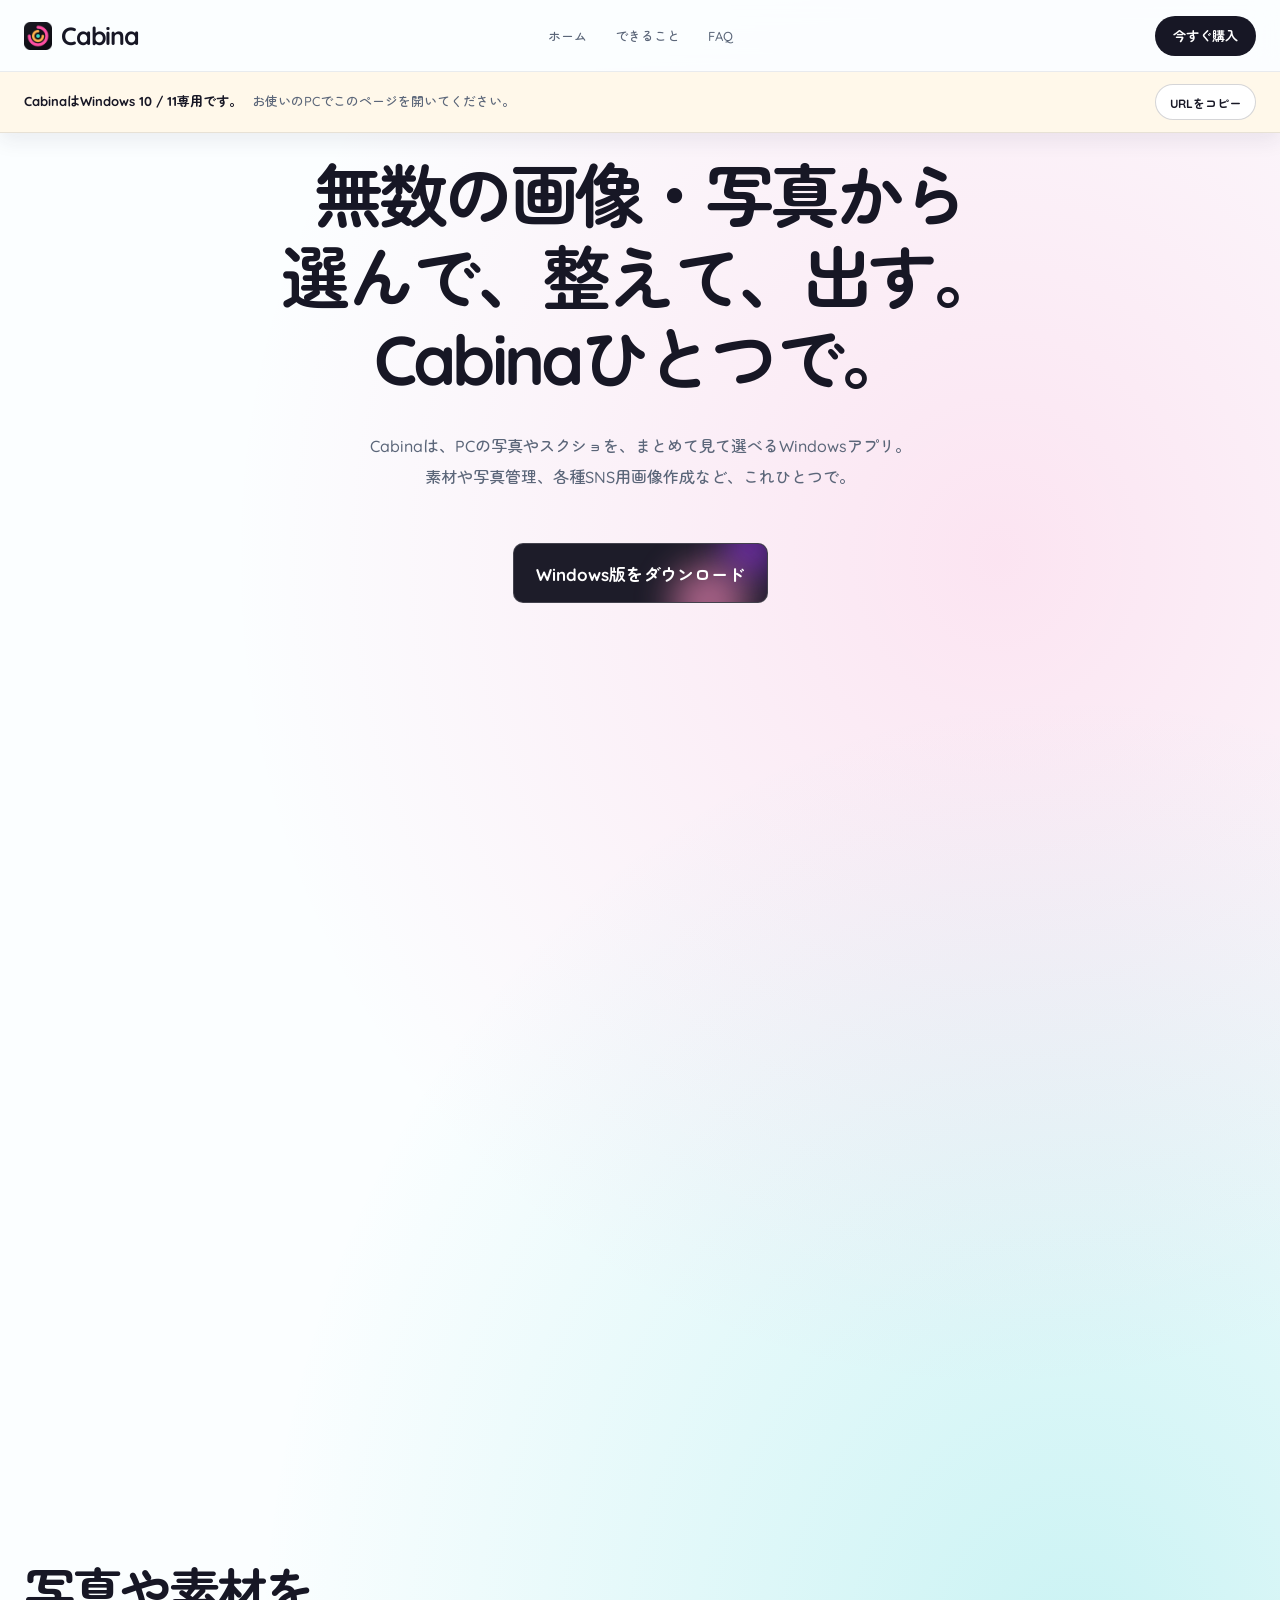
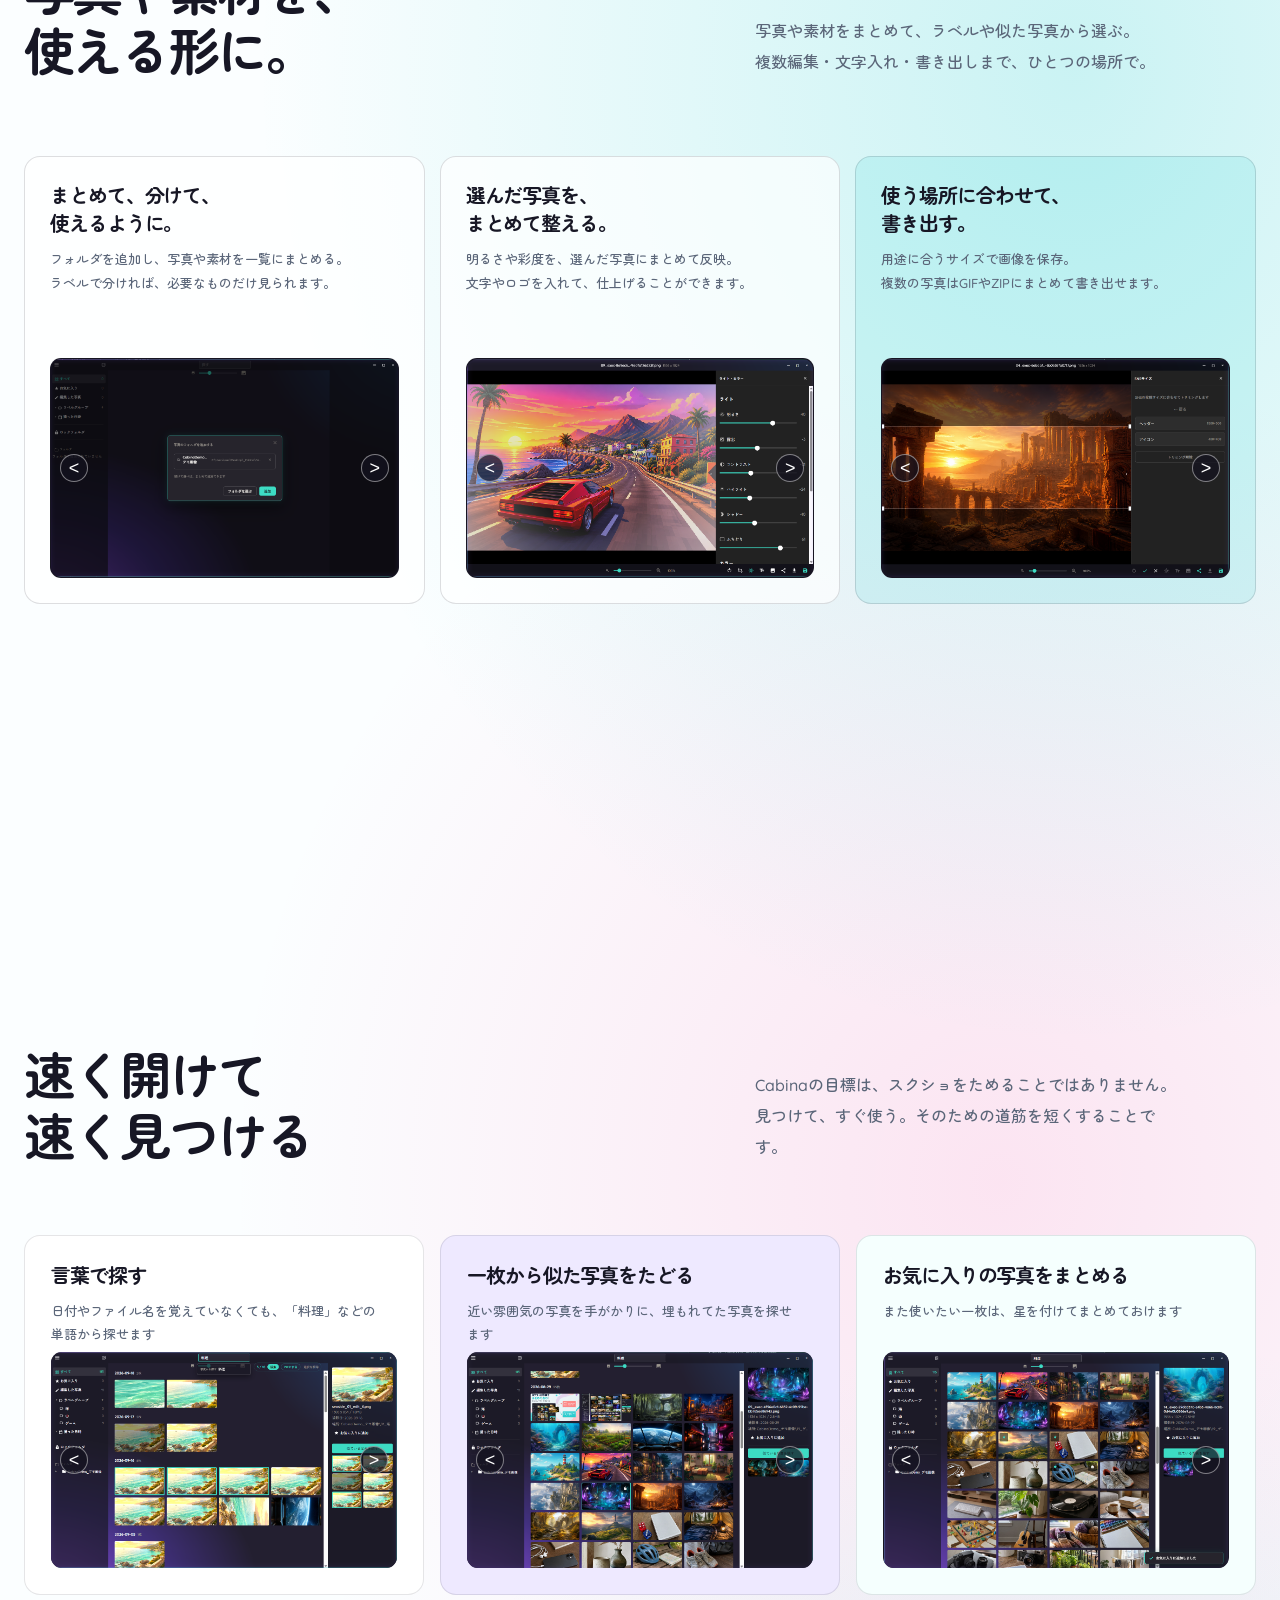
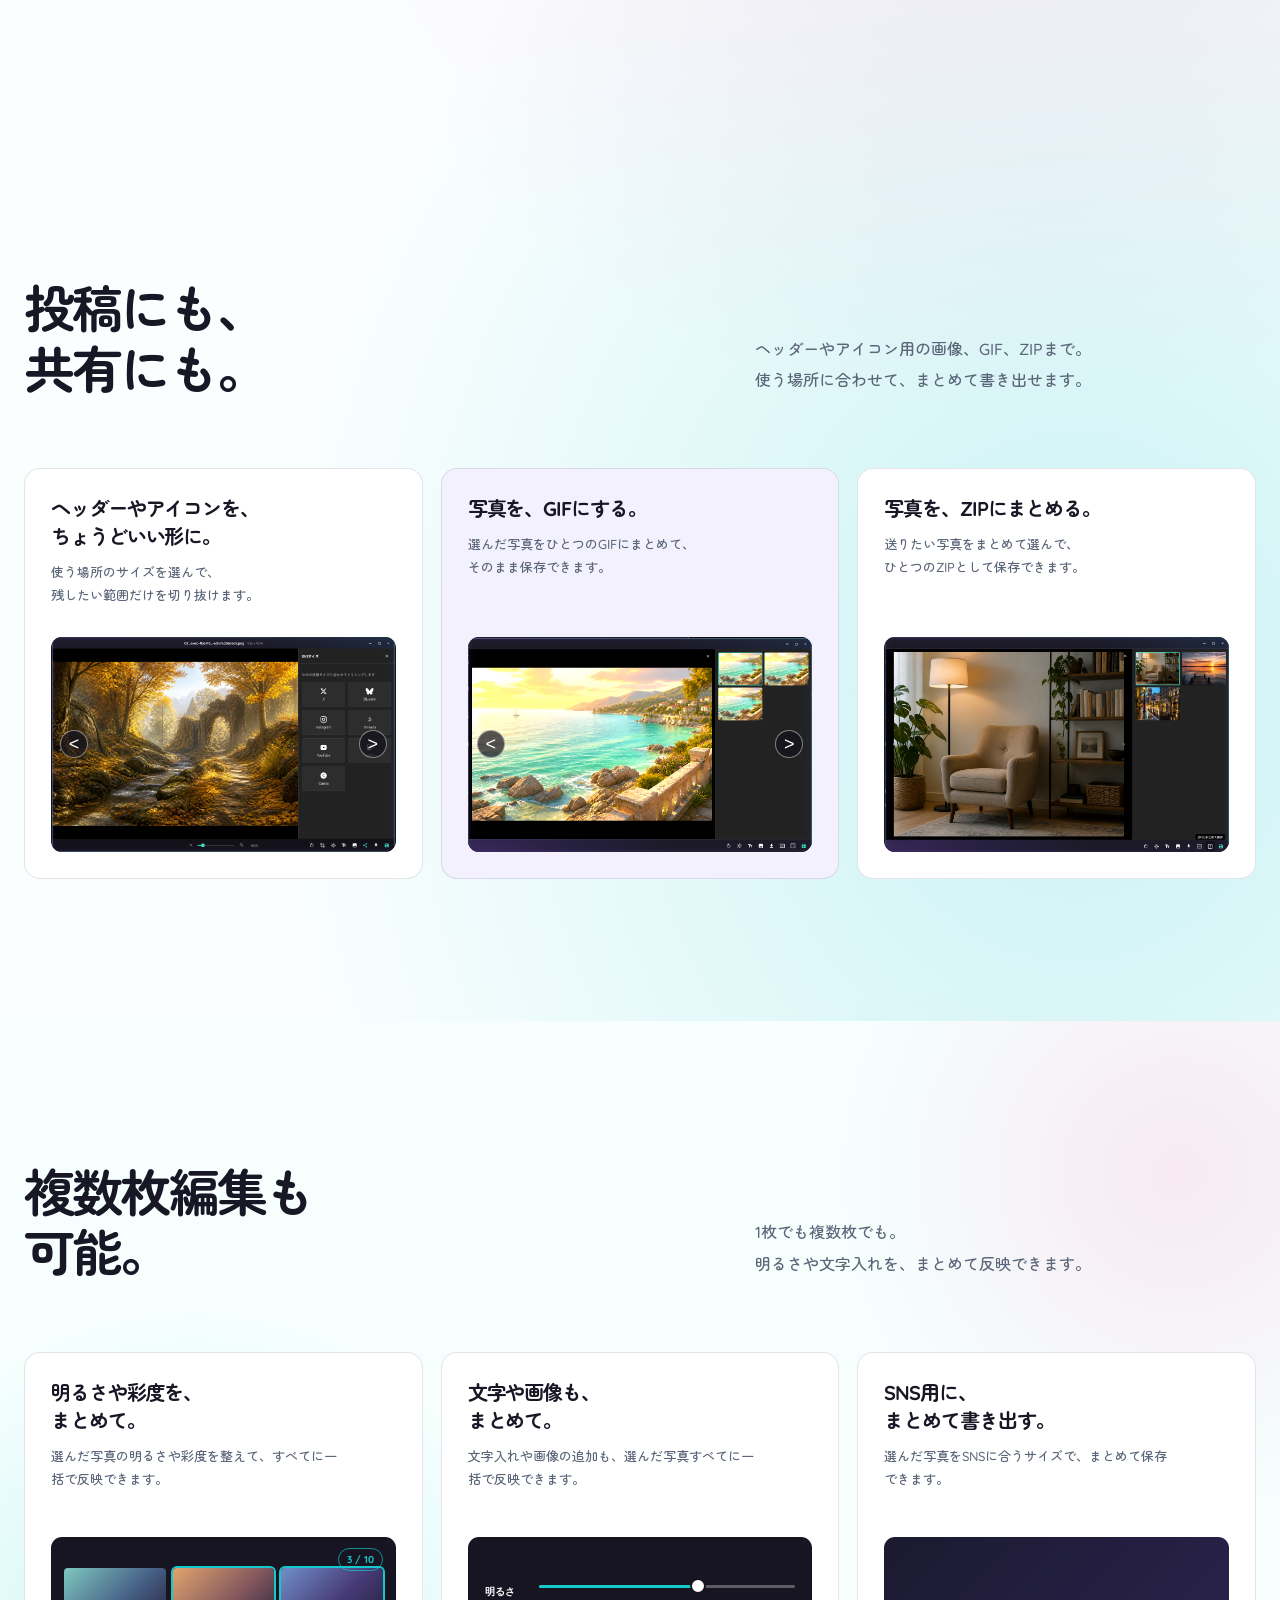
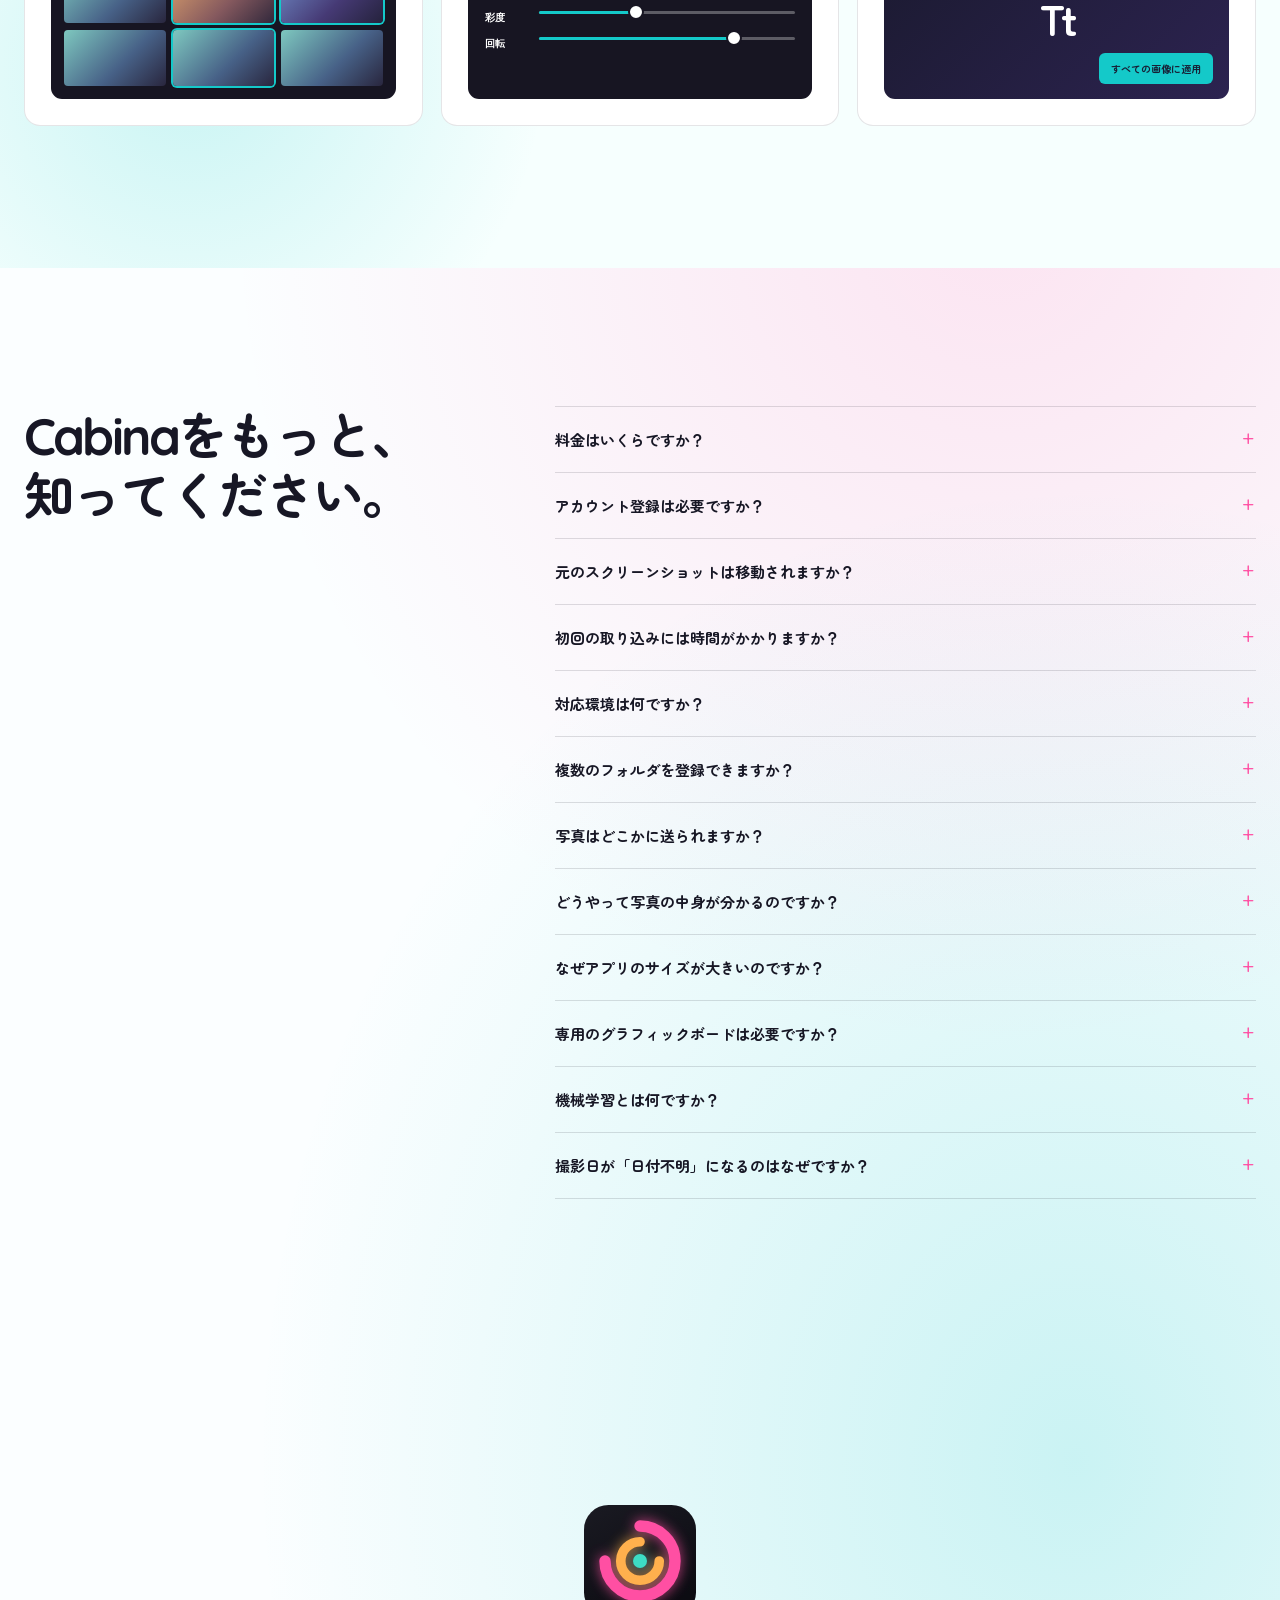
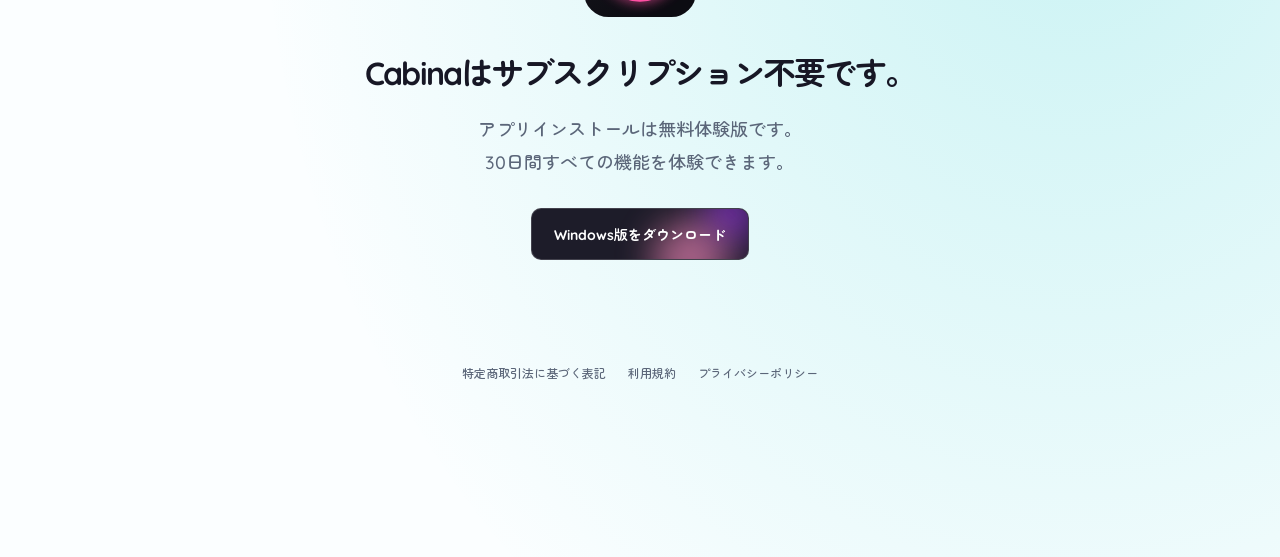
==== commit 20842dc1: "複数編集カードの文面を更新" ====
--- a/index.html
+++ b/index.html
@@ -231,15 +231,15 @@
       </div>
       <div class="container batch-edit-grid">
         <article class="batch-edit-card select-card">
-          <div><h3>1枚でも、<br />複数でも。</h3><p>必要な写真を最大10枚まで選んで、まとめて編集できます。</p></div>
+          <div><h3>明るさや彩度を、<br />まとめて。</h3><p>選んだ写真の明るさや彩度を整えて、すべてに一括で反映できます。</p></div>
           <figure class="batch-edit-visual select-visual" aria-label="複数枚を選ぶ画面のスクリーンショットを追加予定"><b>3 / 10</b><i></i><i></i><i></i><i></i><i></i><i></i></figure>
         </article>
         <article class="batch-edit-card adjust-card">
-          <div><h3>同じ調整を、<br />まとめて。</h3><p>明るさや彩度、回転を、選んだ写真すべてに反映できます。</p></div>
+          <div><h3>文字や画像も、<br />まとめて。</h3><p>文字入れや画像の追加も、選んだ写真すべてに一括で反映できます。</p></div>
           <figure class="batch-edit-visual adjust-visual" aria-label="複数枚に調整を反映する画面のスクリーンショットを追加予定"><b>明るさ</b><i></i><b>彩度</b><i></i><b>回転</b><i></i></figure>
         </article>
         <article class="batch-edit-card text-card">
-          <div><h3>文字やロゴも、<br />まとめて。</h3><p>入れた文字やロゴを、選んだ写真すべてに反映できます。</p></div>
+          <div><h3>SNS用に、<br />まとめて書き出す。</h3><p>選んだ写真をSNSに合うサイズで、まとめて保存できます。</p></div>
           <figure class="batch-edit-visual text-visual" aria-label="複数枚に文字やロゴを反映する画面のスクリーンショットを追加予定"><b>Tt</b><i>すべての画像に適用</i></figure>
         </article>
       </div>
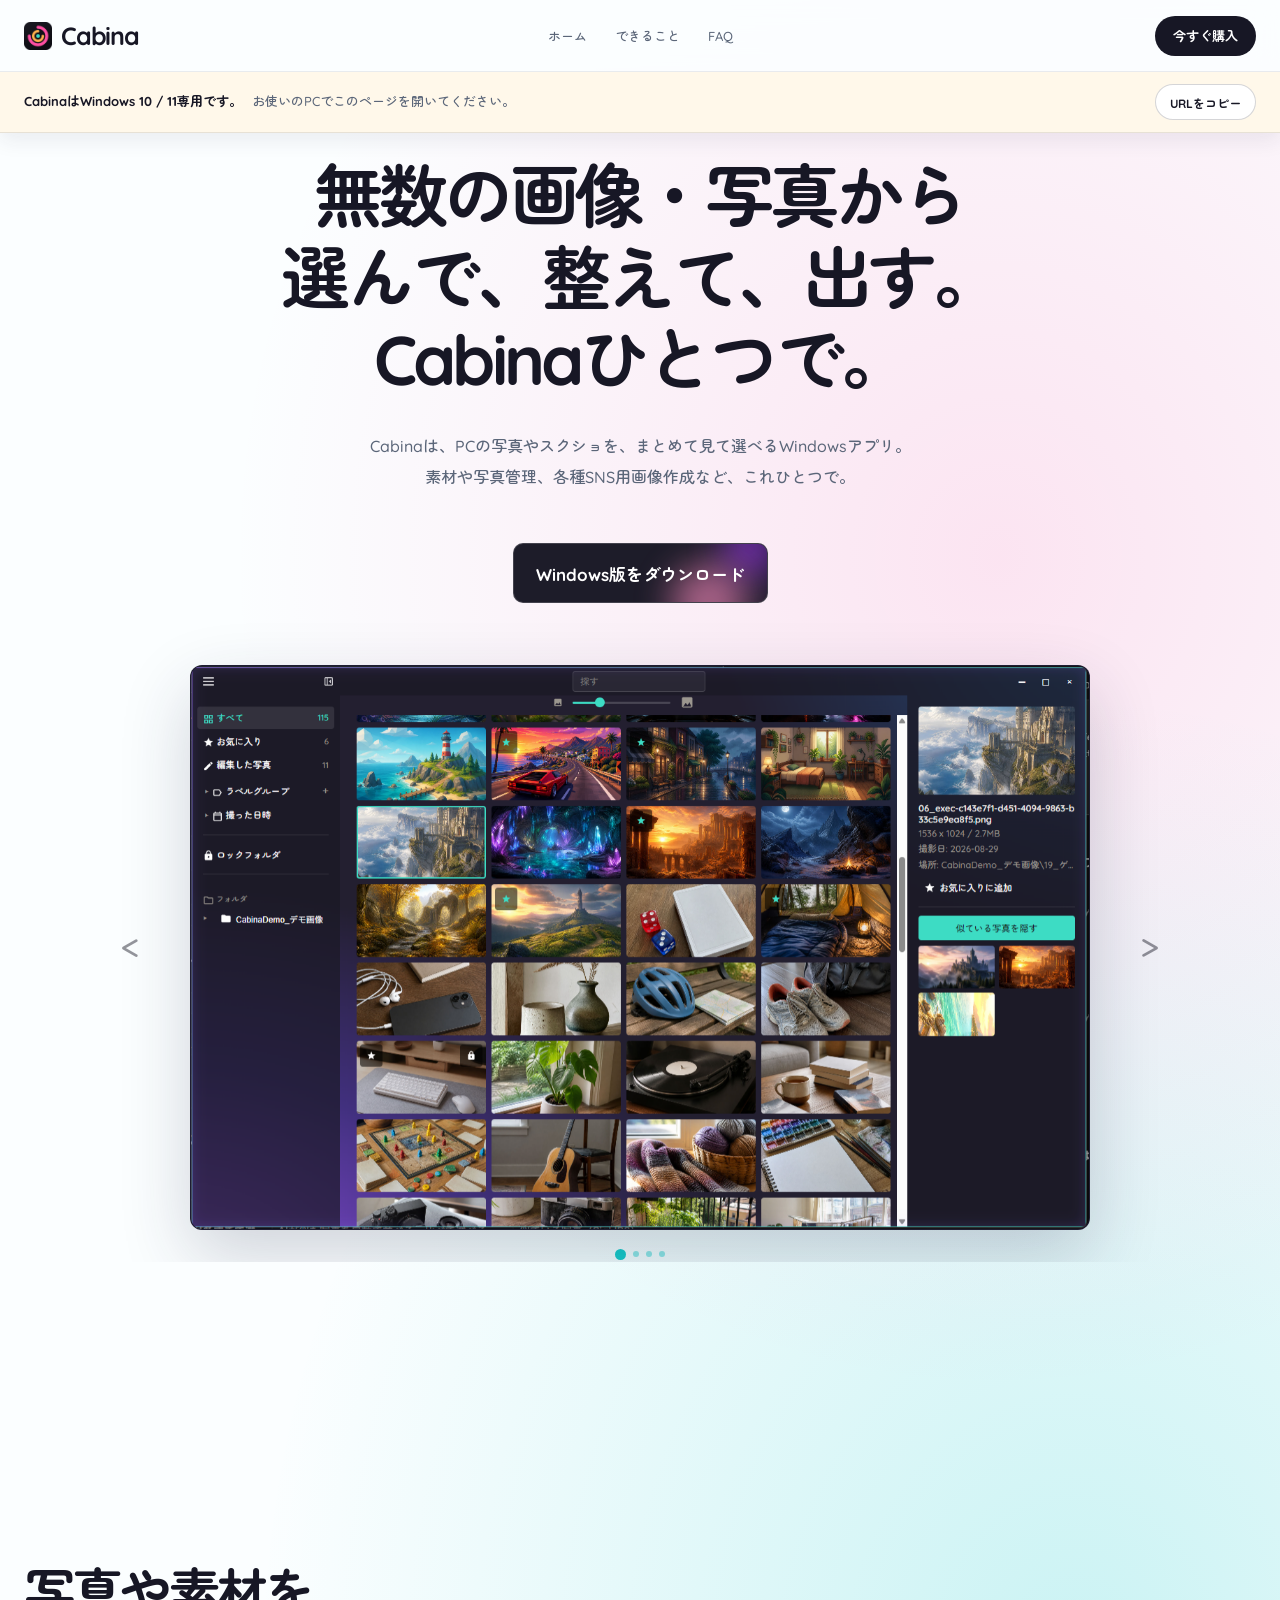
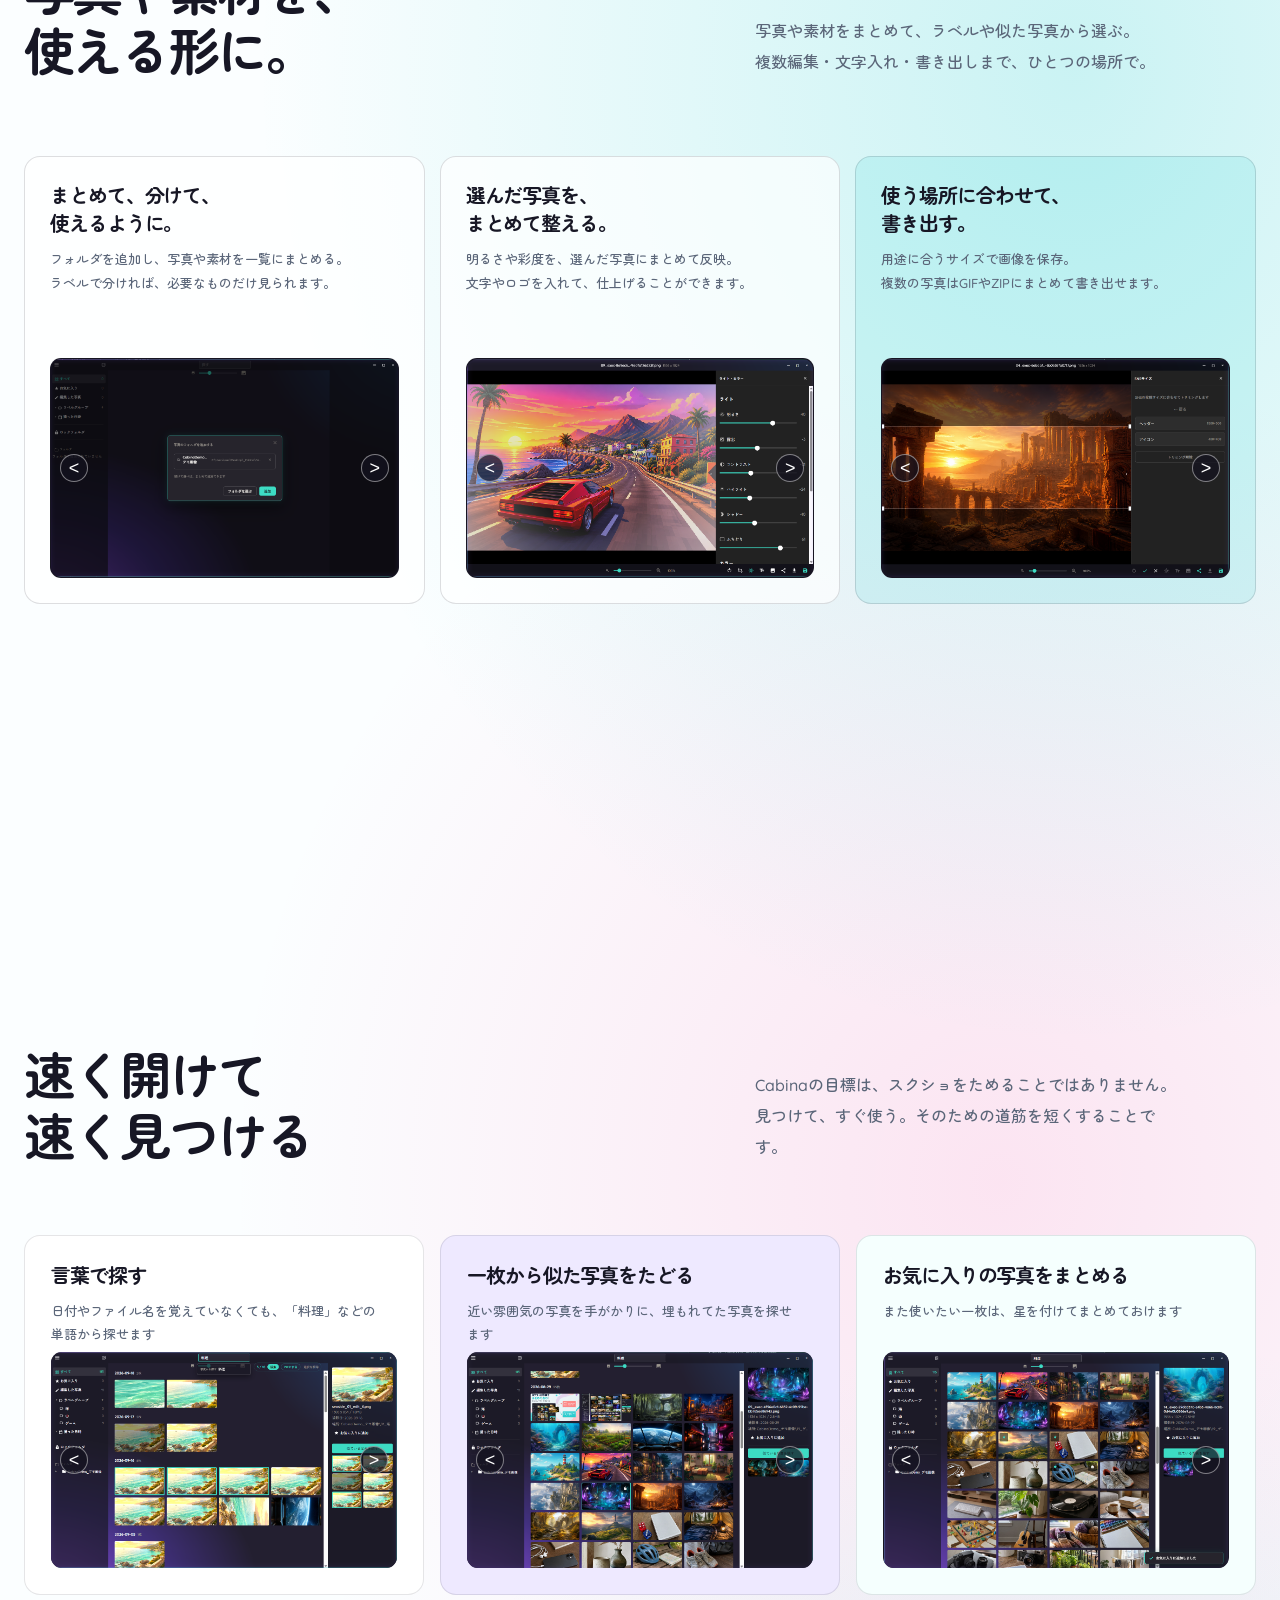
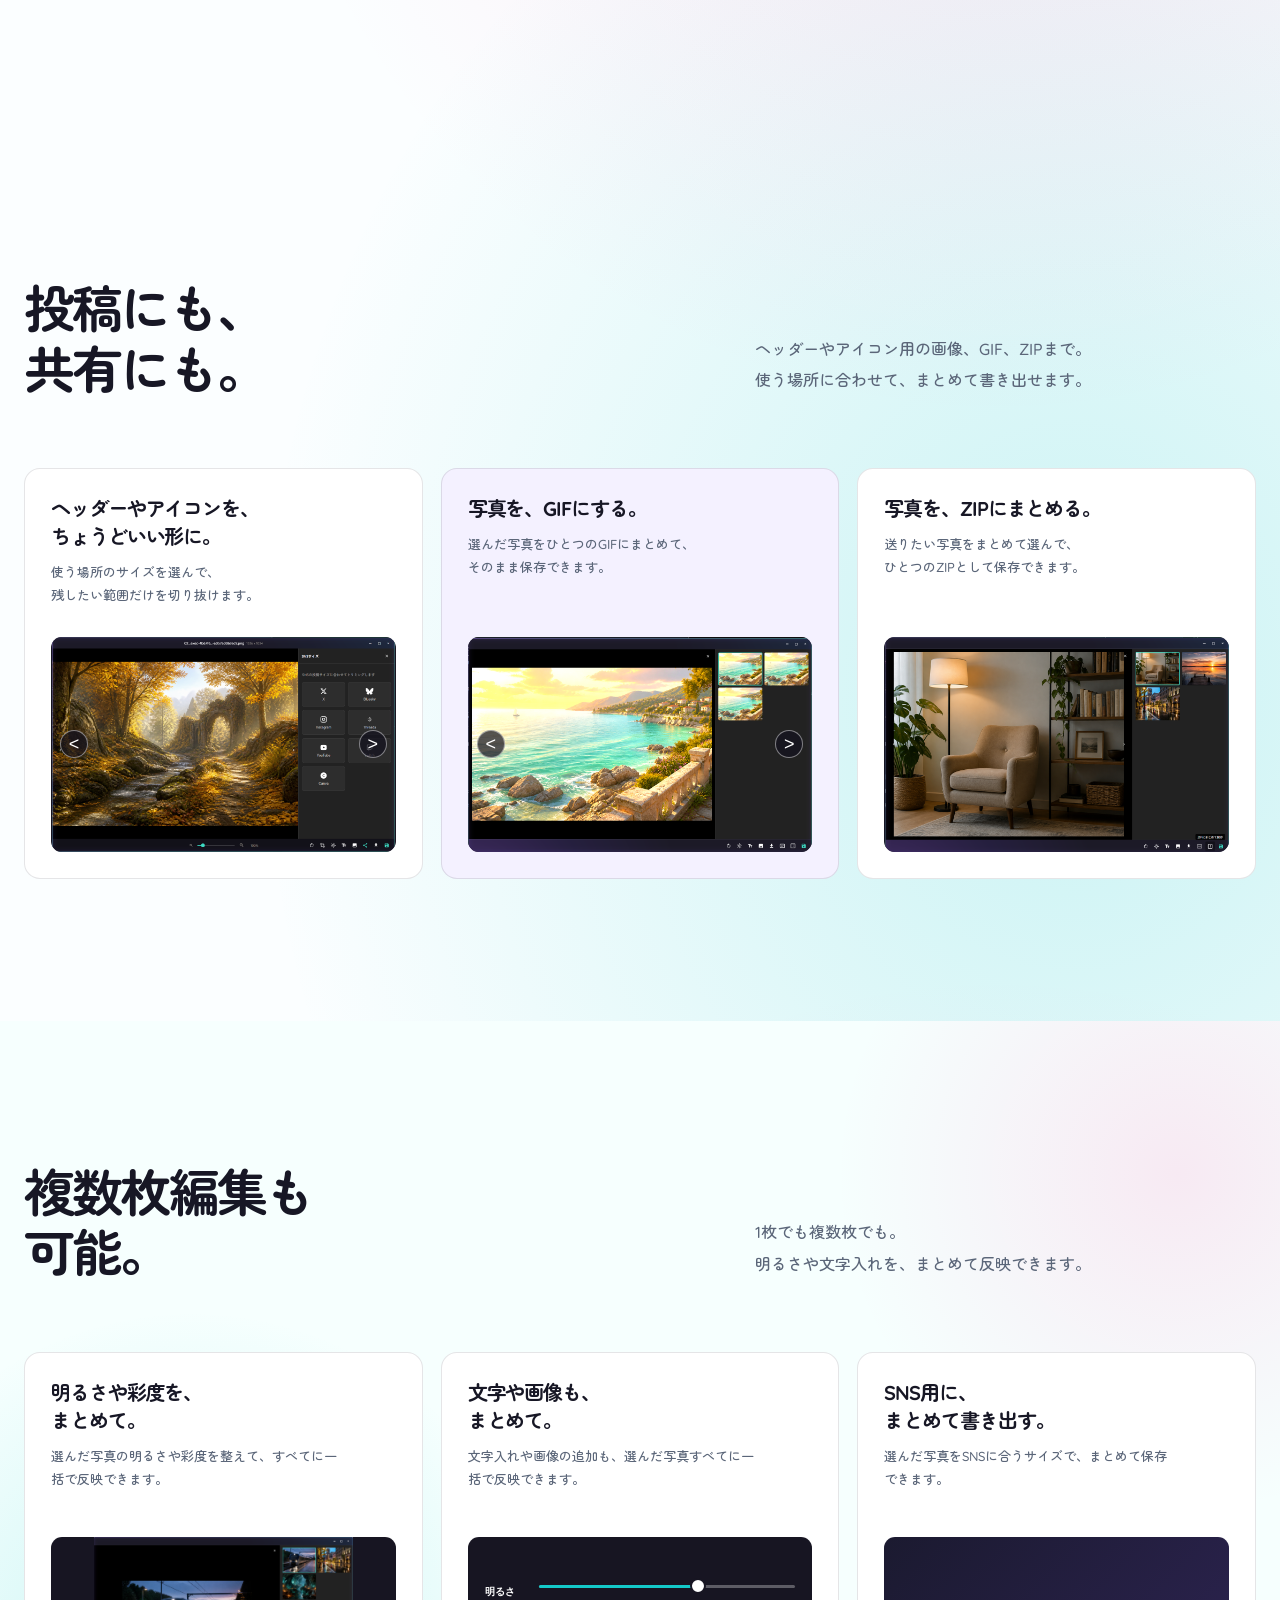
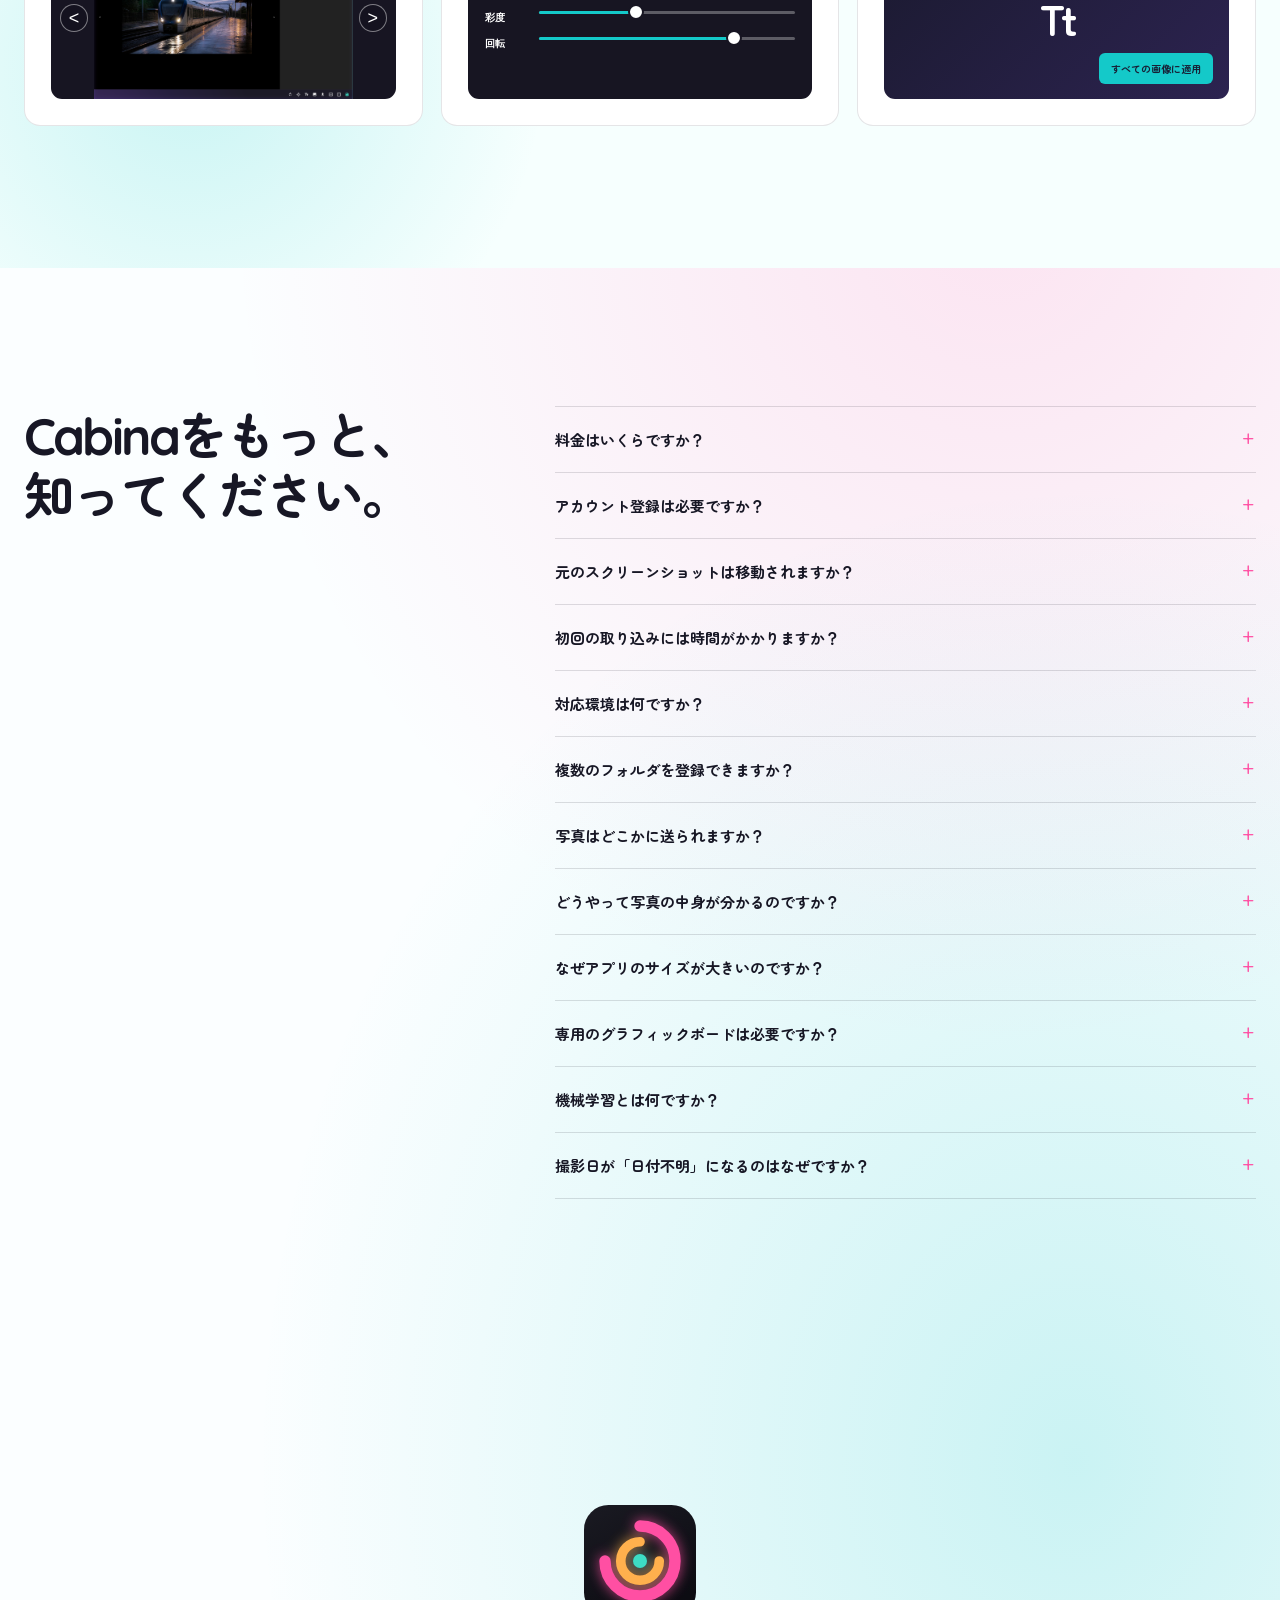
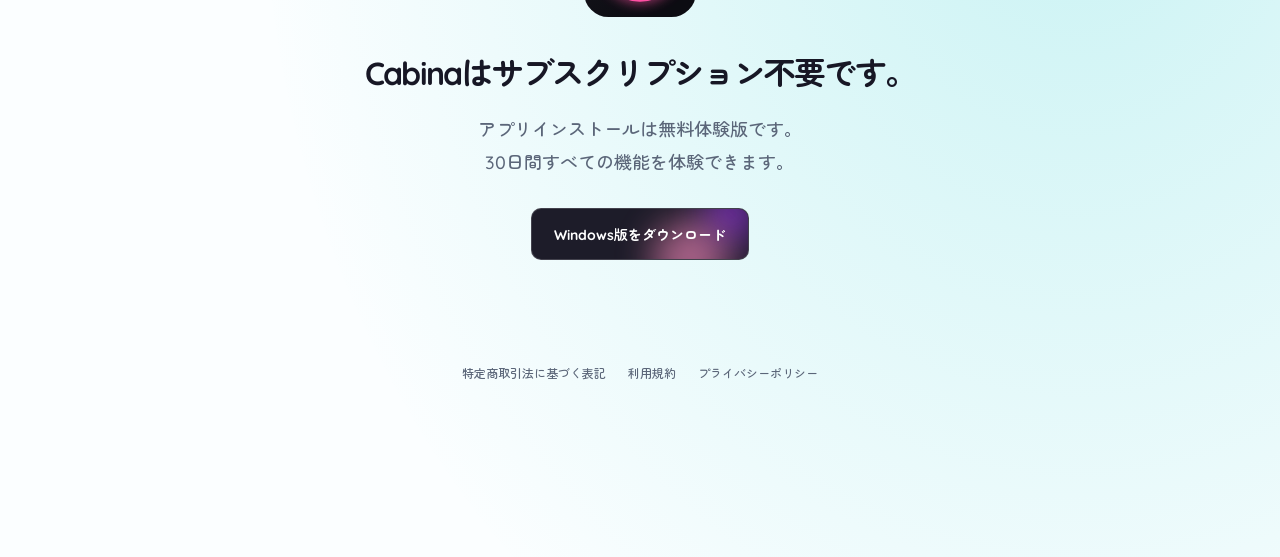
==== commit 9e22c960: "複数編集カードに調整ギャラリーを追加" ====
--- a/index.html
+++ b/index.html
@@ -24,7 +24,7 @@
   <link rel="preconnect" href="https://fonts.gstatic.com" crossorigin />
   <link href="https://fonts.googleapis.com/css2?family=Quicksand:wght@500;600;700&family=Zen+Maru+Gothic:wght@500;600;700&display=swap" rel="stylesheet" />
   <link rel="stylesheet" href="css/theme.css" />
-  <link rel="stylesheet" href="css/app.css?v=card-gallery-14" />
+  <link rel="stylesheet" href="css/app.css?v=card-gallery-15" />
   <script async src="https://www.googletagmanager.com/gtag/js?id=G-LC9BH5H0R2"></script>
   <script>
     window.dataLayer = window.dataLayer || [];
@@ -232,7 +232,24 @@
       <div class="container batch-edit-grid">
         <article class="batch-edit-card select-card">
           <div><h3>明るさや彩度を、<br />まとめて。</h3><p>選んだ写真の明るさや彩度を整えて、すべてに一括で反映できます。</p></div>
-          <figure class="batch-edit-visual select-visual" aria-label="複数枚を選ぶ画面のスクリーンショットを追加予定"><b>3 / 10</b><i></i><i></i><i></i><i></i><i></i><i></i></figure>
+          <figure class="batch-edit-visual select-visual card-gallery" aria-label="複数枚の明るさや彩度をまとめて調整する手順" data-card-gallery>
+            <div class="card-gallery-stage">
+              <div class="card-gallery-panel is-active" role="group" aria-label="元の写真を見る">
+                <img src="assets/card-batch-adjust-before.png" alt="明るさや彩度を調整する前のCabinaの画面" />
+              </div>
+              <div class="card-gallery-panel" role="group" aria-label="明るさや彩度を調整する" hidden>
+                <img src="assets/card-batch-adjust-controls.png" alt="明るさや彩度を調整するCabinaの画面" />
+              </div>
+              <div class="card-gallery-panel" role="group" aria-label="調整後の写真を見る" hidden>
+                <img src="assets/card-batch-adjust-applied.png" alt="明るさや彩度を調整したCabinaの画面" />
+              </div>
+            </div>
+            <button class="card-gallery-arrow previous" type="button" aria-label="前の画面を見る" data-card-gallery-previous>&lt;</button>
+            <button class="card-gallery-arrow next" type="button" aria-label="次の画面を見る" data-card-gallery-next>&gt;</button>
+            <figcaption class="card-gallery-pagination" role="status" aria-live="polite" aria-label="1枚目を表示中">
+              <i class="is-active" data-card-gallery-dot></i><i data-card-gallery-dot></i><i data-card-gallery-dot></i>
+            </figcaption>
+          </figure>
         </article>
         <article class="batch-edit-card adjust-card">
           <div><h3>文字や画像も、<br />まとめて。</h3><p>文字入れや画像の追加も、選んだ写真すべてに一括で反映できます。</p></div>
--- a/css/app.css
+++ b/css/app.css
@@ -225,6 +225,7 @@
 
 /* ▼ [batch-edit] 複数編集の流れ。実機画像は後から各 figure に差し替える */
 .batch-edit { padding: 142px 0; background: radial-gradient(circle at 15% 76%, rgba(20,201,201,.2), transparent 28%),radial-gradient(circle at 92% 18%, rgba(255,79,163,.12), transparent 25%),#f6fffe; }.batch-edit-grid { display: grid; grid-template-columns: repeat(3,1fr); gap: 18px; margin-top: 48px; }.batch-edit-card { display: flex; min-height: 374px; flex-direction: column; justify-content: space-between; overflow: hidden; padding: 26px; border: 1px solid rgba(23,23,37,.11); border-radius: 16px; background: #fff; }.batch-edit-card > div > span { display: block; margin-bottom: 22px; color: var(--pink); font-family: "Quicksand",sans-serif; font-size: 12px; font-weight: 700; }.batch-edit-card p { max-width: 290px; margin-bottom: 0; color: var(--muted); font-size: 13px; line-height: 1.75; }.batch-edit-visual { position: relative; display: grid; height: 162px; margin: 30px 0 0; overflow: hidden; border-radius: 11px; background: #171522; }.batch-edit-visual b { color: #fff; font-family: "Quicksand",sans-serif; font-size: 10px; font-weight: 700; }.select-visual { grid-template-columns: repeat(3,1fr); gap: 7px; padding: 31px 13px 13px; }.select-visual > b { position: absolute; z-index: 1; top: 11px; right: 13px; padding: 4px 8px; border: 1px solid rgba(20,201,201,.68); border-radius: 99px; color: var(--teal); }.select-visual i { border-radius: 4px; background: linear-gradient(135deg,#7ec8bf,#476187 58%,#29263e); }.select-visual i:nth-of-type(2),.select-visual i:nth-of-type(3),.select-visual i:nth-of-type(5) { box-shadow: 0 0 0 2px var(--teal); }.select-visual i:nth-of-type(2) { background: linear-gradient(135deg,#e0a46d,#85595e 58%,#31283c); }.select-visual i:nth-of-type(3) { background: linear-gradient(135deg,#718fca,#463a75 58%,#25223c); }.adjust-visual { grid-template-columns: 42px 1fr; align-content: center; gap: 12px; padding: 24px 17px; }.adjust-visual i { position: relative; height: 3px; border-radius: 99px; background: rgba(255,255,255,.3); }.adjust-visual i::before { position: absolute; top: 0; bottom: 0; left: 0; width: 62%; border-radius: inherit; background: var(--teal); content: ""; }.adjust-visual i::after { position: absolute; top: 50%; left: 62%; width: 12px; height: 12px; border: 2px solid #171522; border-radius: 50%; transform: translate(-50%,-50%); background: #fff; content: ""; }.adjust-visual i:nth-of-type(2)::before { width: 38%; }.adjust-visual i:nth-of-type(2)::after { left: 38%; }.adjust-visual i:nth-of-type(3)::before { width: 76%; }.adjust-visual i:nth-of-type(3)::after { left: 76%; }.text-visual { place-items: center; background: linear-gradient(135deg,#1b1a30,#2c2350); }.text-visual b { font-family: "Zen Maru Gothic",sans-serif; font-size: 42px; letter-spacing: -.08em; }.text-visual i { position: absolute; right: 16px; bottom: 15px; padding: 8px 12px; border-radius: 6px; background: var(--teal); color: #172036; font-size: 10px; font-style: normal; font-weight: 700; }
+.batch-edit-visual.card-gallery { display: block; padding: 0; background: #171522; }.batch-edit-visual.card-gallery .card-gallery-panel img { display: block; width: 100%; height: 100%; object-fit: contain; object-position: center; }
 @media (max-width: 900px) { .batch-edit-grid { grid-template-columns: repeat(2,1fr); }.batch-edit-card.text-card { grid-column: span 2; } }
 @media (max-width: 680px) { .batch-edit { padding: 87px 0; }.batch-edit-grid { grid-template-columns: 1fr; margin-top: 38px; }.batch-edit-card.text-card { grid-column: auto; }.batch-edit-card { min-height: 318px; } }
 /* ▲ [batch-edit] */
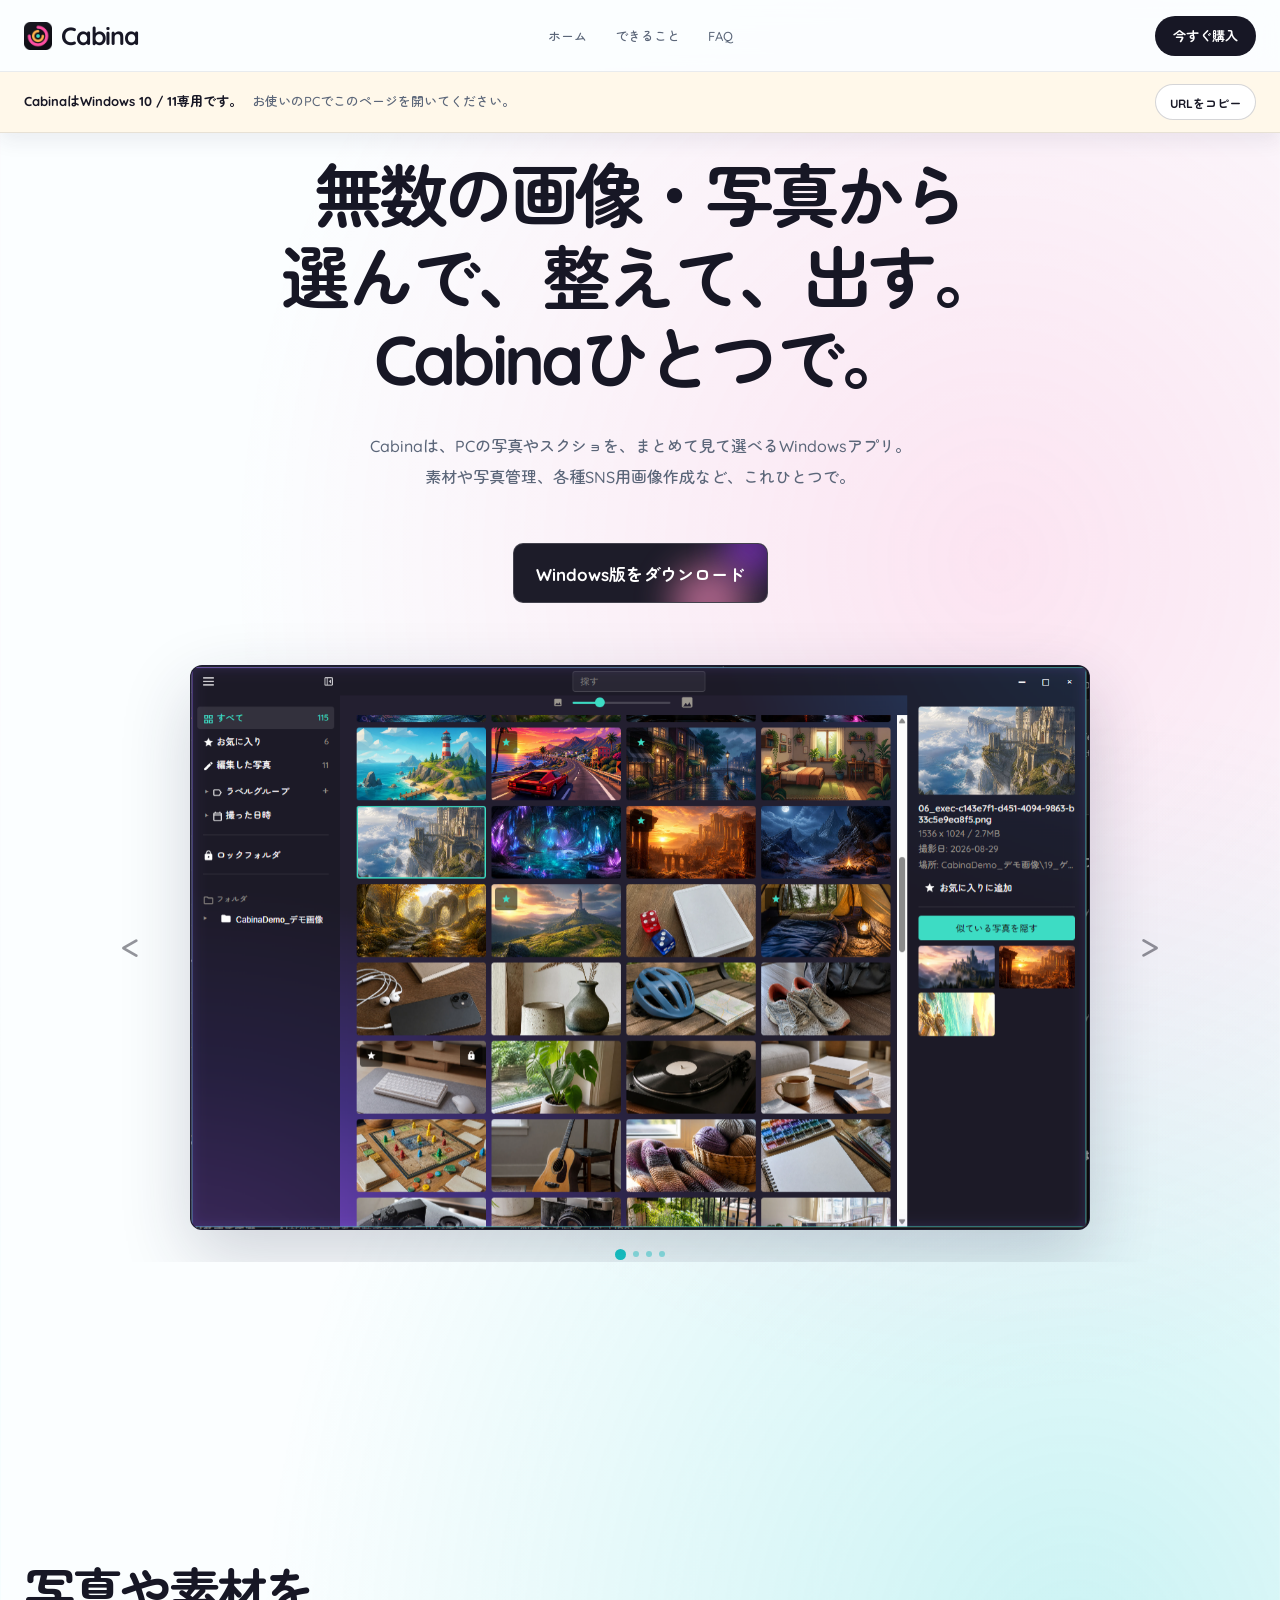
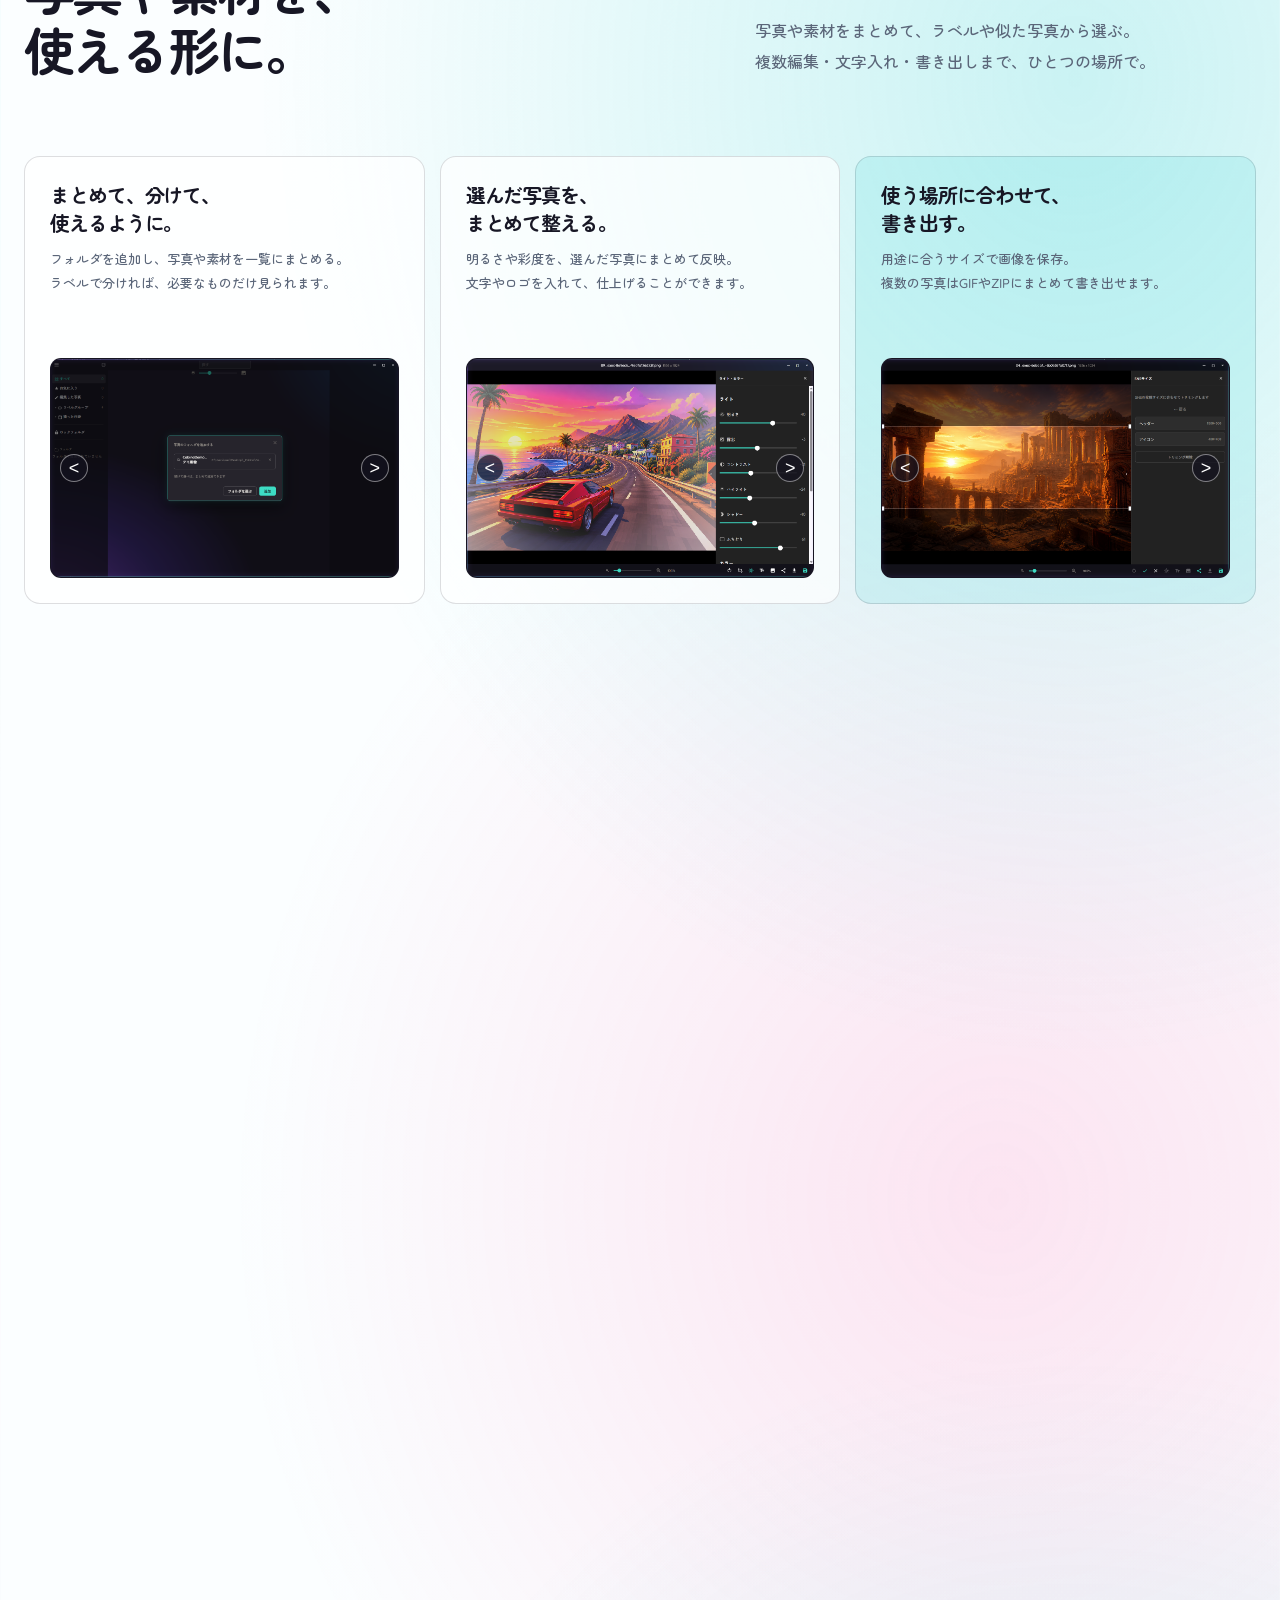
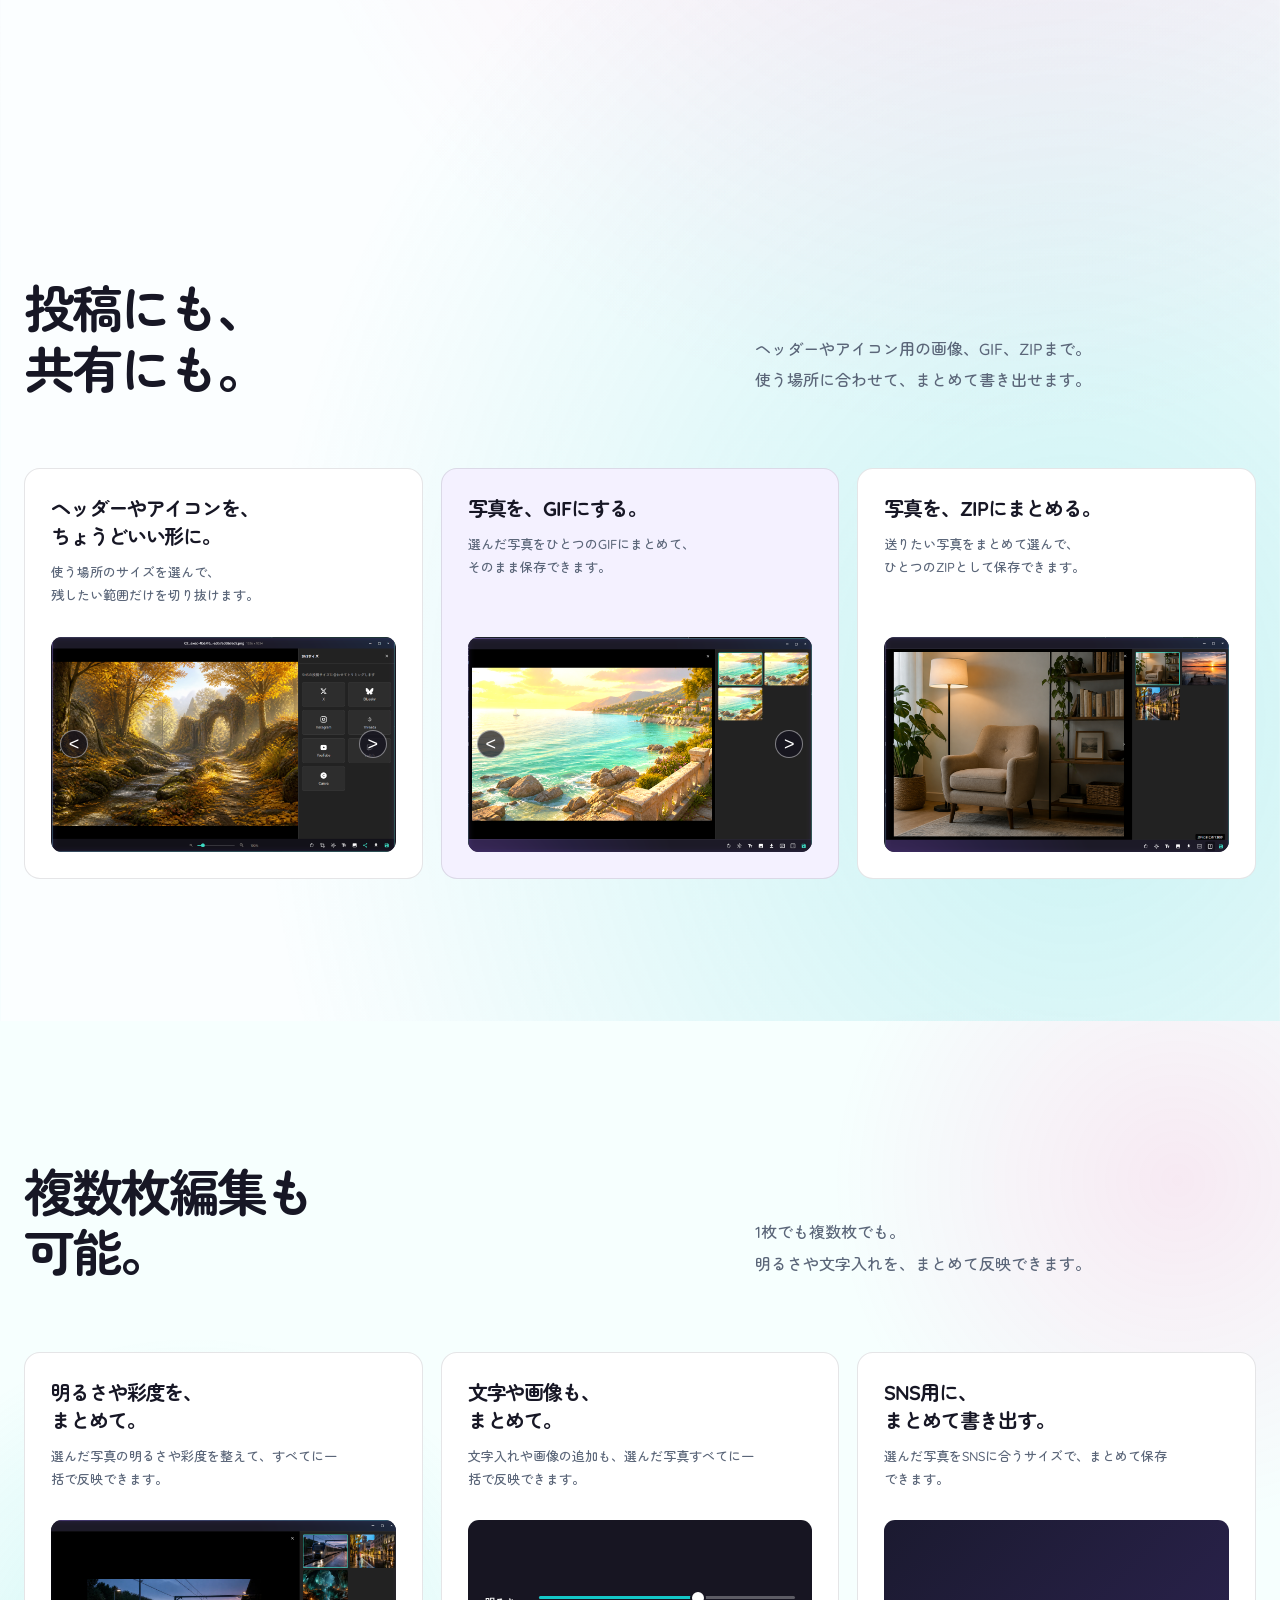
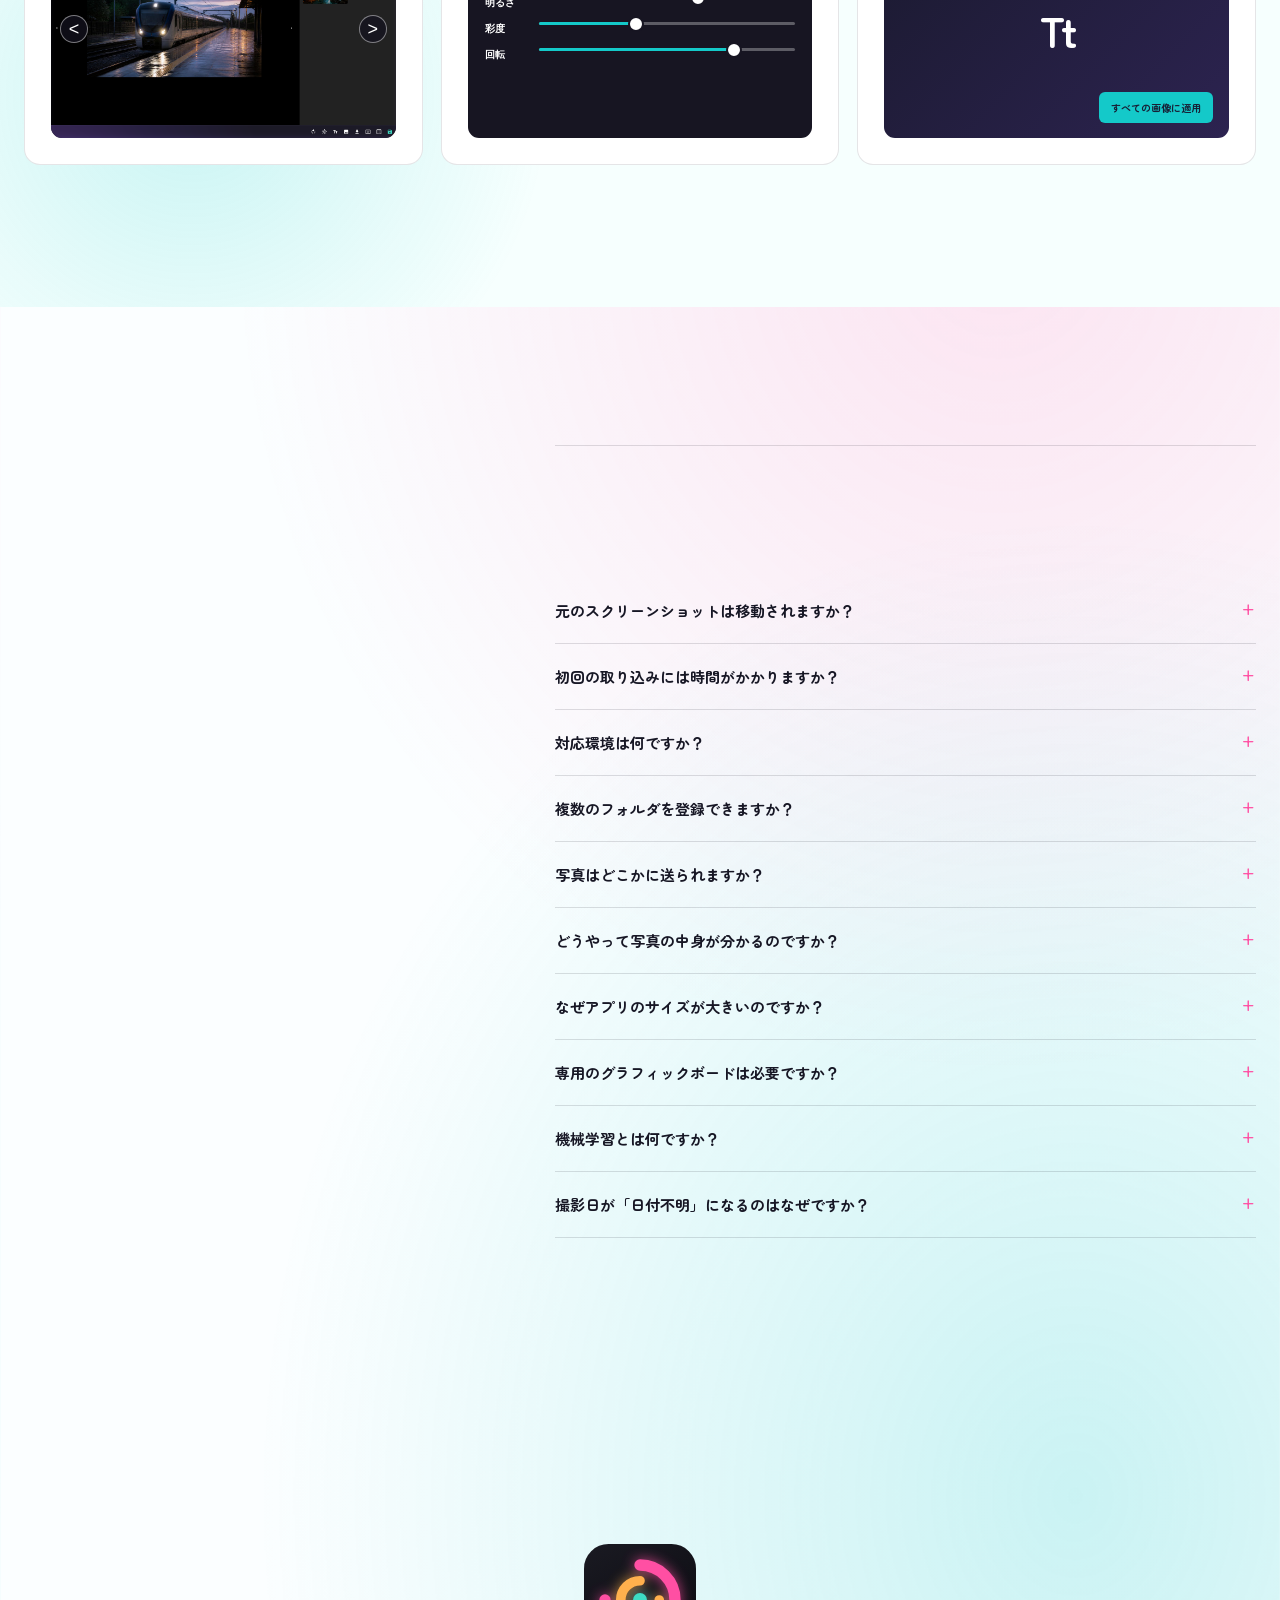
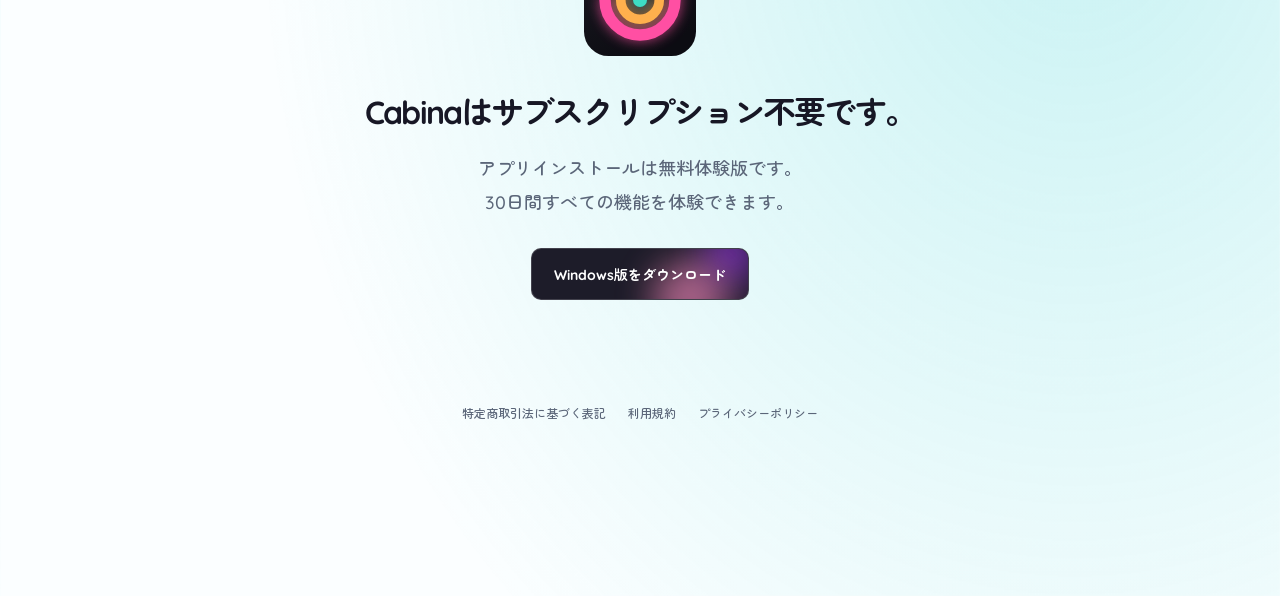
==== commit 4c958f3b: "複数編集カードの画像比率を統一" ====
--- a/index.html
+++ b/index.html
@@ -24,7 +24,7 @@
   <link rel="preconnect" href="https://fonts.gstatic.com" crossorigin />
   <link href="https://fonts.googleapis.com/css2?family=Quicksand:wght@500;600;700&family=Zen+Maru+Gothic:wght@500;600;700&display=swap" rel="stylesheet" />
   <link rel="stylesheet" href="css/theme.css" />
-  <link rel="stylesheet" href="css/app.css?v=card-gallery-15" />
+  <link rel="stylesheet" href="css/app.css?v=card-gallery-16" />
   <script async src="https://www.googletagmanager.com/gtag/js?id=G-LC9BH5H0R2"></script>
   <script>
     window.dataLayer = window.dataLayer || [];
--- a/css/app.css
+++ b/css/app.css
@@ -225,7 +225,7 @@
 
 /* ▼ [batch-edit] 複数編集の流れ。実機画像は後から各 figure に差し替える */
 .batch-edit { padding: 142px 0; background: radial-gradient(circle at 15% 76%, rgba(20,201,201,.2), transparent 28%),radial-gradient(circle at 92% 18%, rgba(255,79,163,.12), transparent 25%),#f6fffe; }.batch-edit-grid { display: grid; grid-template-columns: repeat(3,1fr); gap: 18px; margin-top: 48px; }.batch-edit-card { display: flex; min-height: 374px; flex-direction: column; justify-content: space-between; overflow: hidden; padding: 26px; border: 1px solid rgba(23,23,37,.11); border-radius: 16px; background: #fff; }.batch-edit-card > div > span { display: block; margin-bottom: 22px; color: var(--pink); font-family: "Quicksand",sans-serif; font-size: 12px; font-weight: 700; }.batch-edit-card p { max-width: 290px; margin-bottom: 0; color: var(--muted); font-size: 13px; line-height: 1.75; }.batch-edit-visual { position: relative; display: grid; height: 162px; margin: 30px 0 0; overflow: hidden; border-radius: 11px; background: #171522; }.batch-edit-visual b { color: #fff; font-family: "Quicksand",sans-serif; font-size: 10px; font-weight: 700; }.select-visual { grid-template-columns: repeat(3,1fr); gap: 7px; padding: 31px 13px 13px; }.select-visual > b { position: absolute; z-index: 1; top: 11px; right: 13px; padding: 4px 8px; border: 1px solid rgba(20,201,201,.68); border-radius: 99px; color: var(--teal); }.select-visual i { border-radius: 4px; background: linear-gradient(135deg,#7ec8bf,#476187 58%,#29263e); }.select-visual i:nth-of-type(2),.select-visual i:nth-of-type(3),.select-visual i:nth-of-type(5) { box-shadow: 0 0 0 2px var(--teal); }.select-visual i:nth-of-type(2) { background: linear-gradient(135deg,#e0a46d,#85595e 58%,#31283c); }.select-visual i:nth-of-type(3) { background: linear-gradient(135deg,#718fca,#463a75 58%,#25223c); }.adjust-visual { grid-template-columns: 42px 1fr; align-content: center; gap: 12px; padding: 24px 17px; }.adjust-visual i { position: relative; height: 3px; border-radius: 99px; background: rgba(255,255,255,.3); }.adjust-visual i::before { position: absolute; top: 0; bottom: 0; left: 0; width: 62%; border-radius: inherit; background: var(--teal); content: ""; }.adjust-visual i::after { position: absolute; top: 50%; left: 62%; width: 12px; height: 12px; border: 2px solid #171522; border-radius: 50%; transform: translate(-50%,-50%); background: #fff; content: ""; }.adjust-visual i:nth-of-type(2)::before { width: 38%; }.adjust-visual i:nth-of-type(2)::after { left: 38%; }.adjust-visual i:nth-of-type(3)::before { width: 76%; }.adjust-visual i:nth-of-type(3)::after { left: 76%; }.text-visual { place-items: center; background: linear-gradient(135deg,#1b1a30,#2c2350); }.text-visual b { font-family: "Zen Maru Gothic",sans-serif; font-size: 42px; letter-spacing: -.08em; }.text-visual i { position: absolute; right: 16px; bottom: 15px; padding: 8px 12px; border-radius: 6px; background: var(--teal); color: #172036; font-size: 10px; font-style: normal; font-weight: 700; }
-.batch-edit-visual.card-gallery { display: block; padding: 0; background: #171522; }.batch-edit-visual.card-gallery .card-gallery-panel img { display: block; width: 100%; height: 100%; object-fit: contain; object-position: center; }
+.batch-edit-visual { height: auto; aspect-ratio: 1.58; }.batch-edit-visual.card-gallery { display: block; padding: 0; background: #171522; }.batch-edit-visual.card-gallery .card-gallery-panel img { display: block; width: 100%; height: 100%; object-fit: cover; object-position: center; }
 @media (max-width: 900px) { .batch-edit-grid { grid-template-columns: repeat(2,1fr); }.batch-edit-card.text-card { grid-column: span 2; } }
 @media (max-width: 680px) { .batch-edit { padding: 87px 0; }.batch-edit-grid { grid-template-columns: 1fr; margin-top: 38px; }.batch-edit-card.text-card { grid-column: auto; }.batch-edit-card { min-height: 318px; } }
 /* ▲ [batch-edit] */
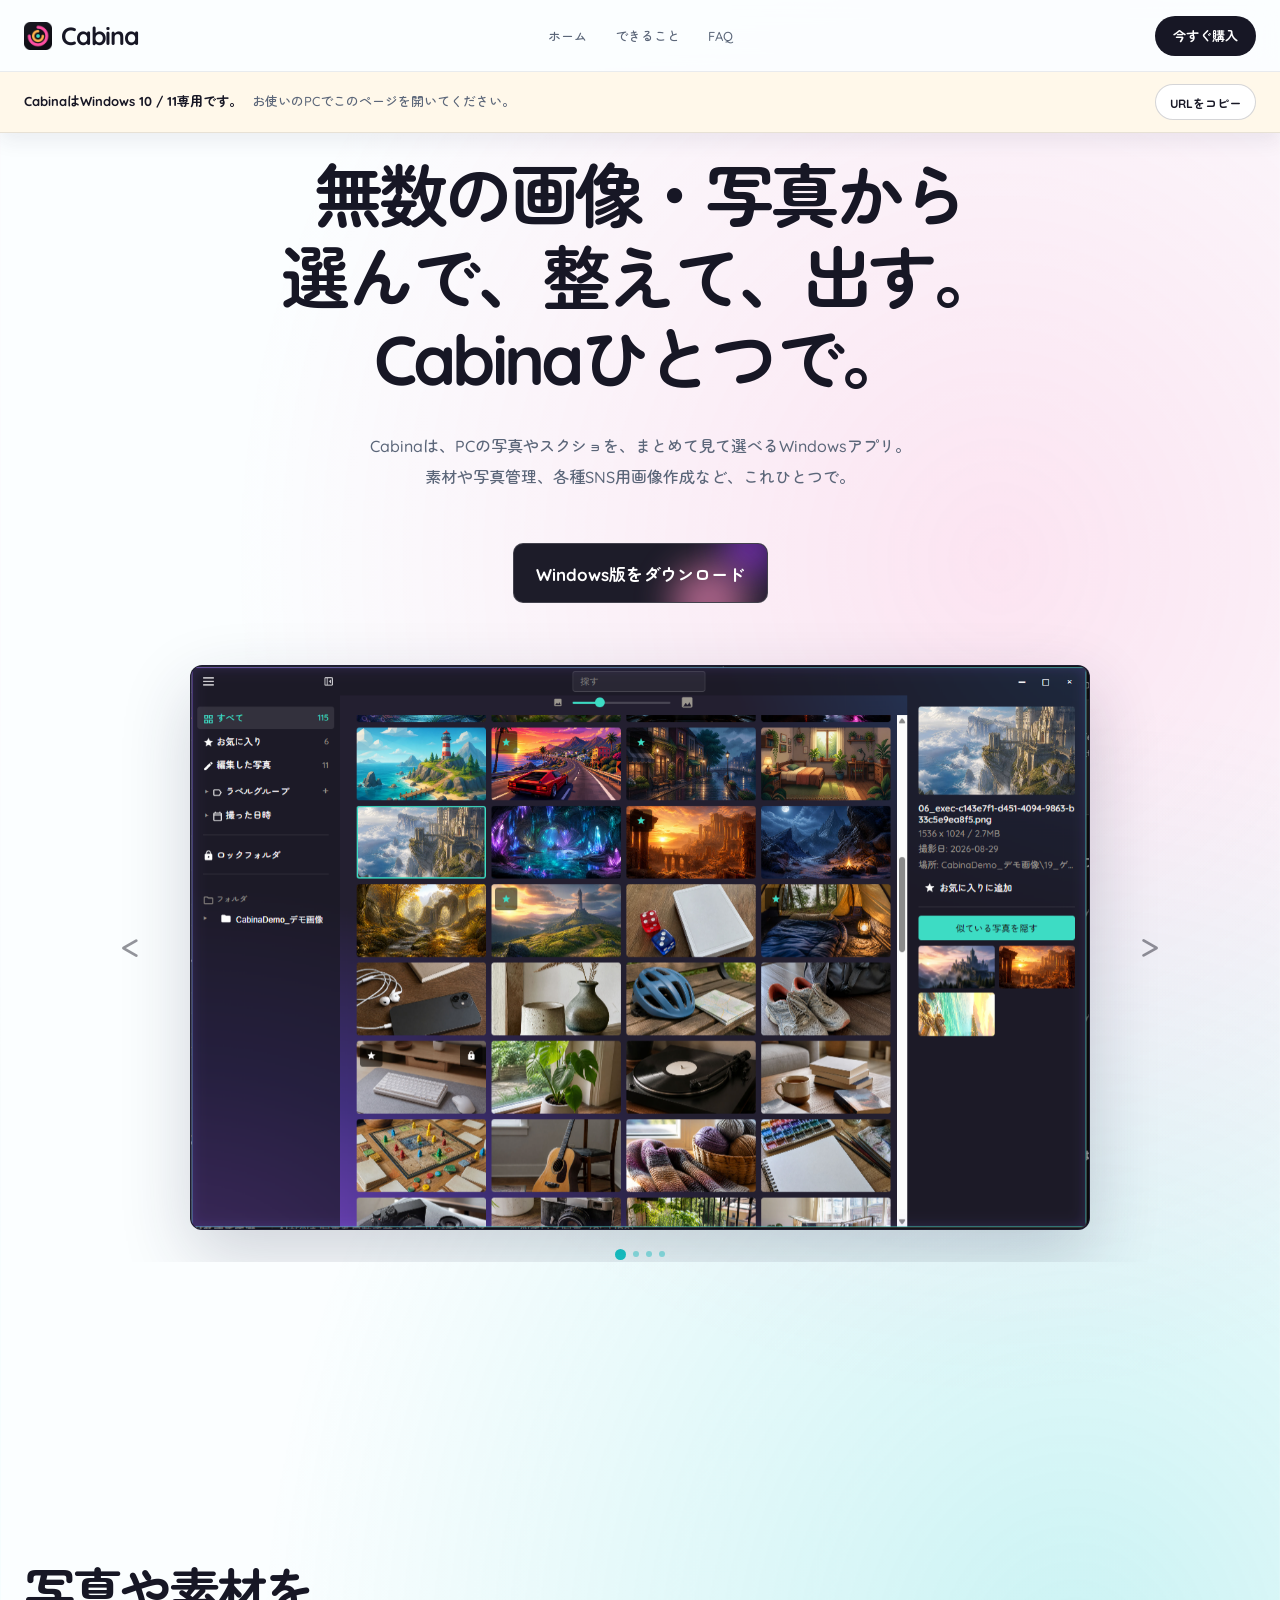
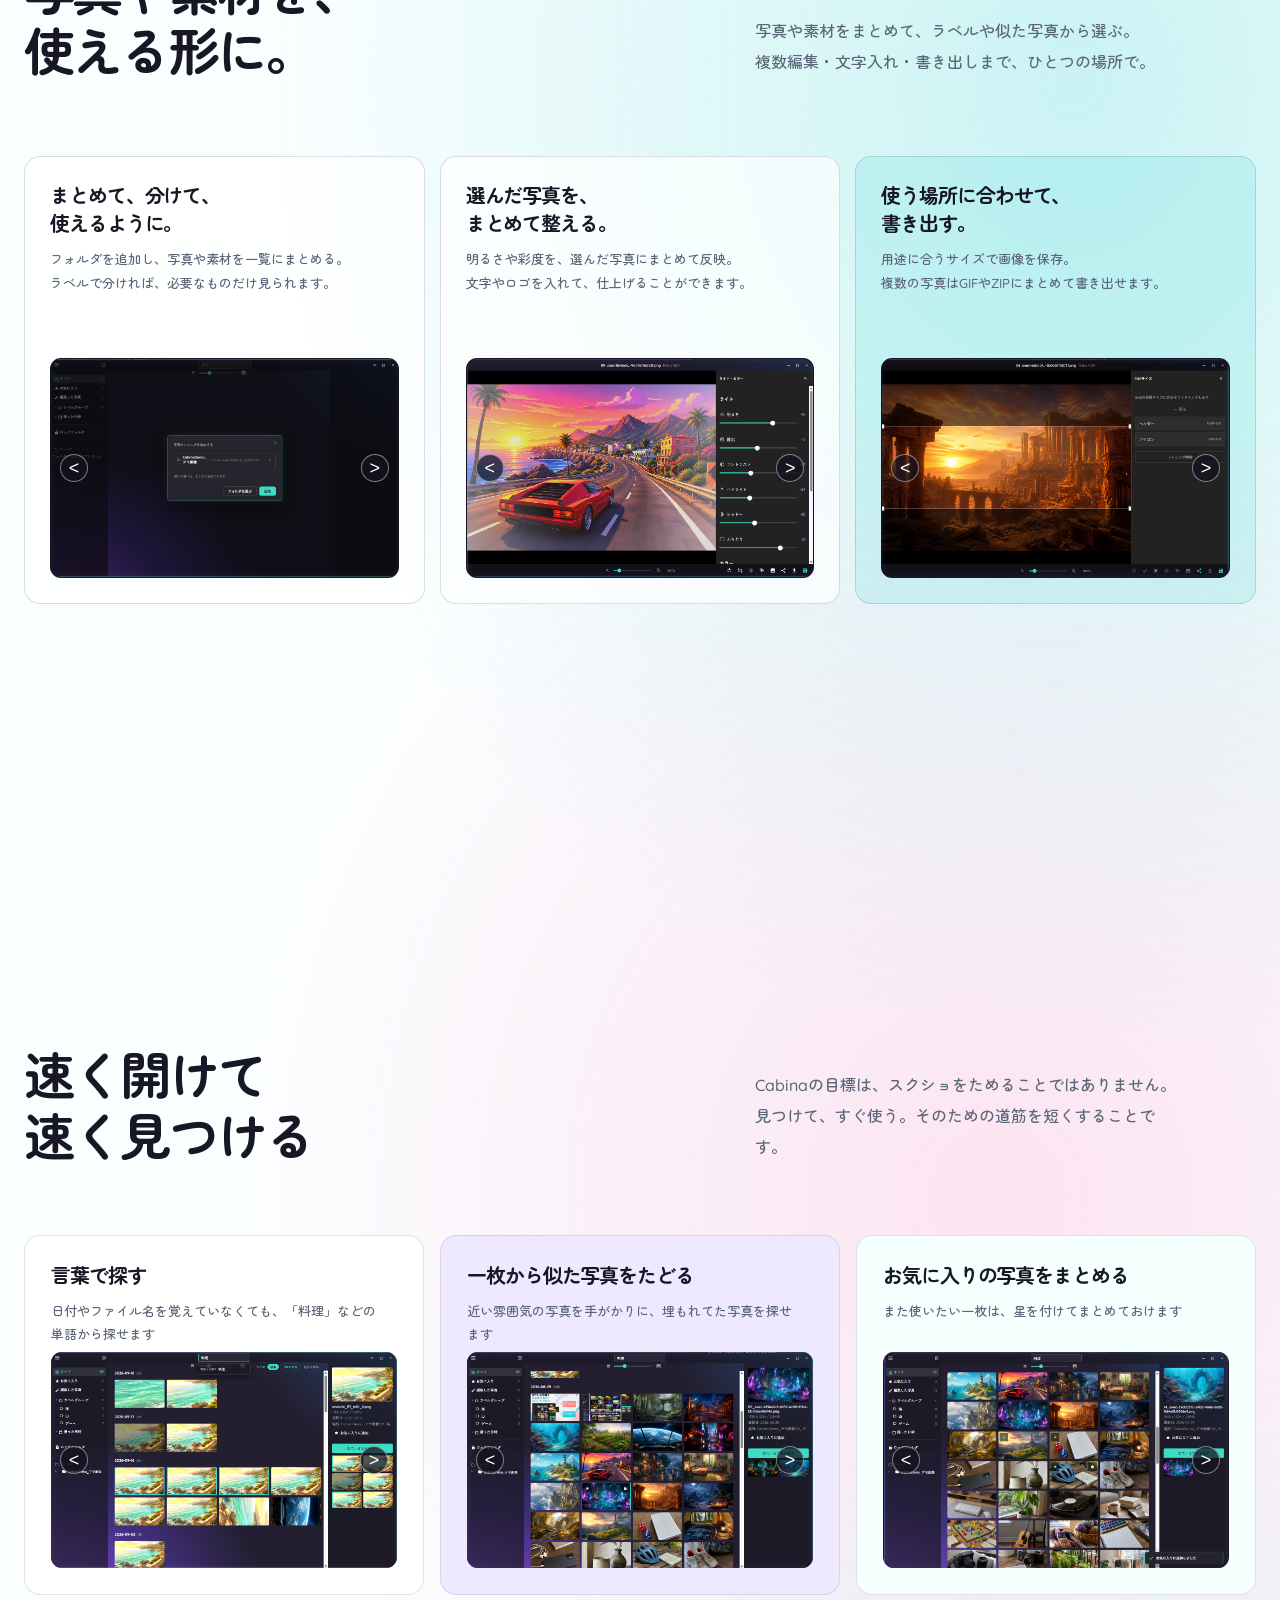
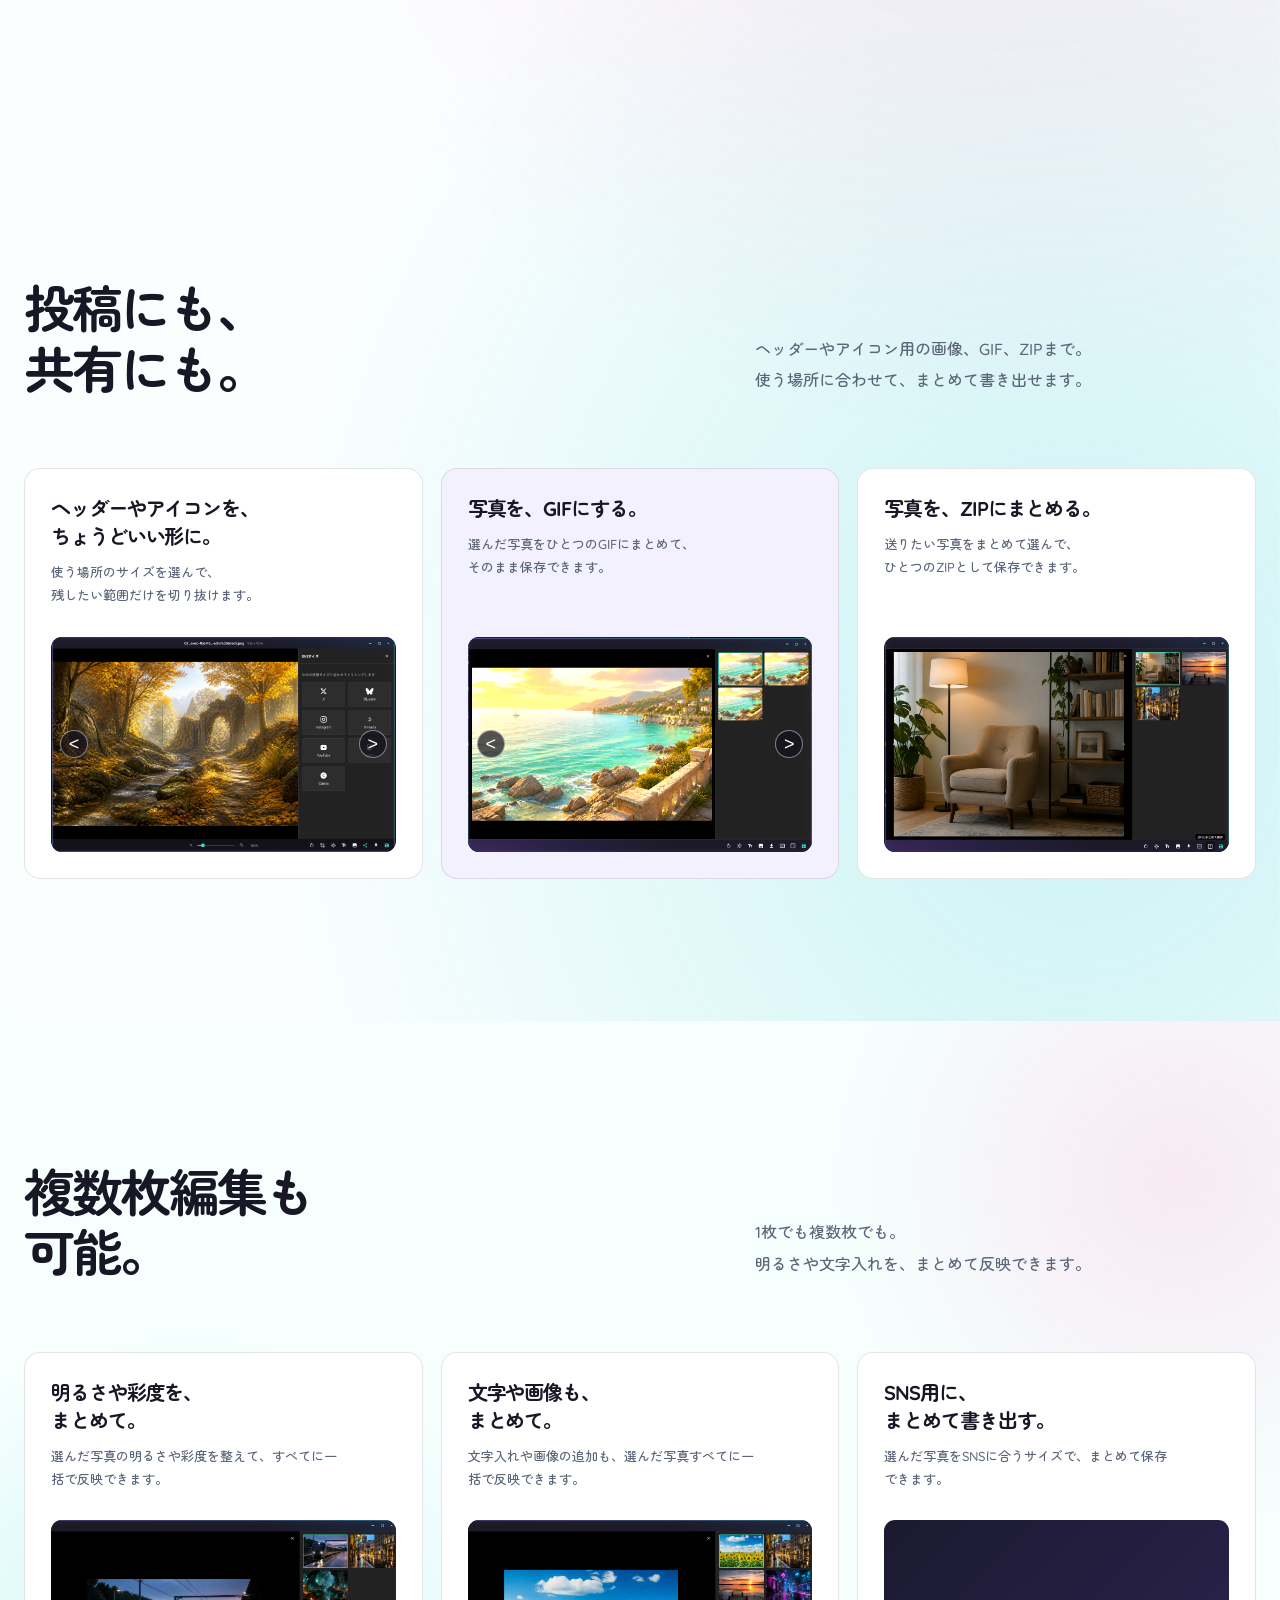
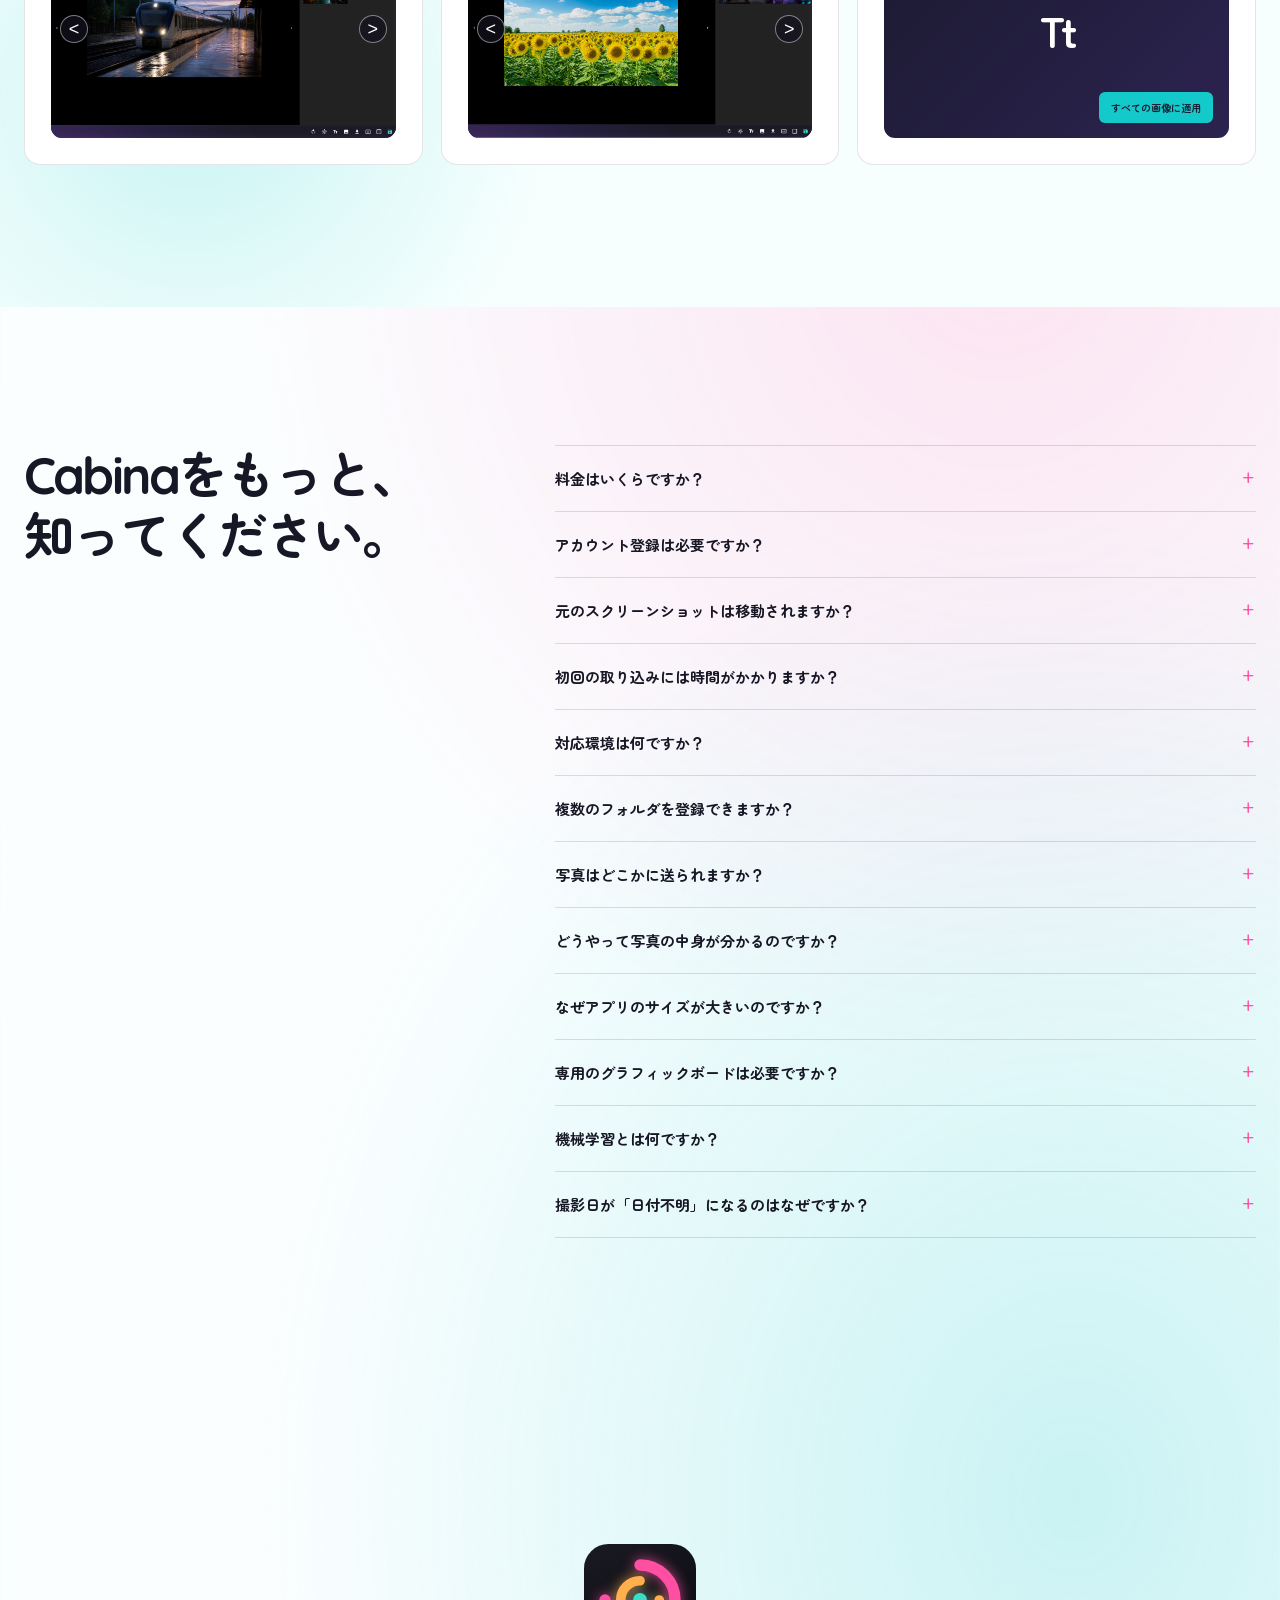
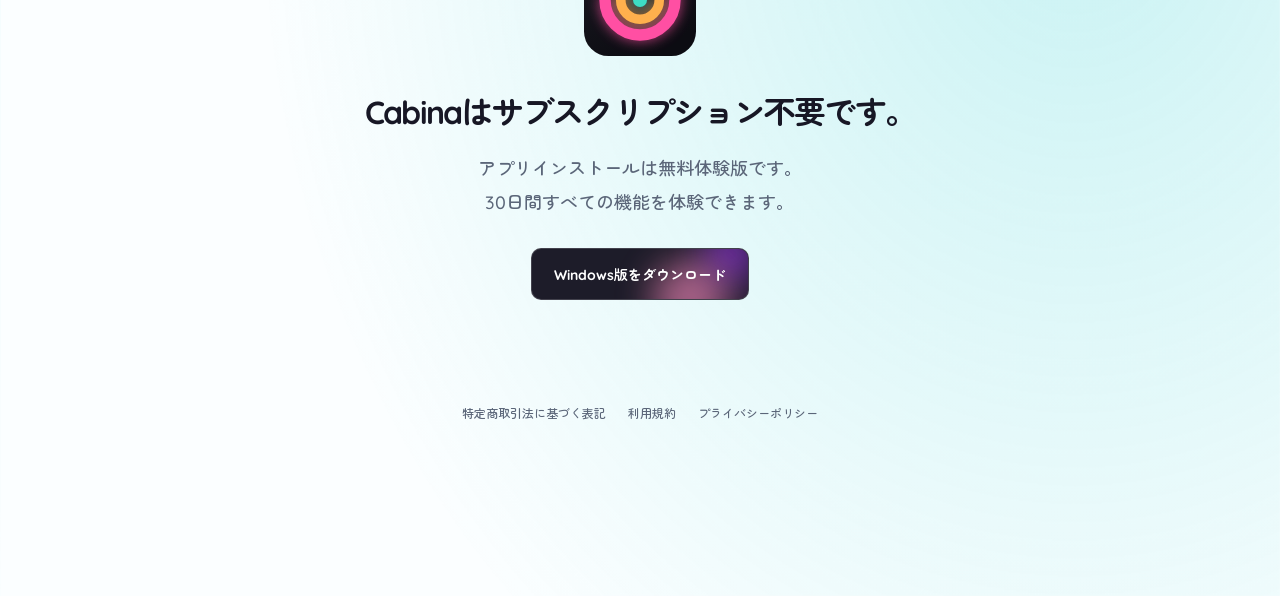
==== commit 84600c47: "複数編集カードに文字入れギャラリーを追加" ====
--- a/index.html
+++ b/index.html
@@ -253,7 +253,24 @@
         </article>
         <article class="batch-edit-card adjust-card">
           <div><h3>文字や画像も、<br />まとめて。</h3><p>文字入れや画像の追加も、選んだ写真すべてに一括で反映できます。</p></div>
-          <figure class="batch-edit-visual adjust-visual" aria-label="複数枚に調整を反映する画面のスクリーンショットを追加予定"><b>明るさ</b><i></i><b>彩度</b><i></i><b>回転</b><i></i></figure>
+          <figure class="batch-edit-visual adjust-visual card-gallery" aria-label="複数枚に文字をまとめて反映する手順" data-card-gallery>
+            <div class="card-gallery-stage">
+              <div class="card-gallery-panel is-active" role="group" aria-label="文字を入れる写真を選ぶ">
+                <img src="assets/card-batch-text-before.png" alt="文字を入れる前のCabinaの画面" />
+              </div>
+              <div class="card-gallery-panel" role="group" aria-label="文字を調整する" hidden>
+                <img src="assets/card-batch-text-controls.png" alt="文字入れを調整するCabinaの画面" />
+              </div>
+              <div class="card-gallery-panel" role="group" aria-label="文字を複数枚に反映する" hidden>
+                <img src="assets/card-batch-text-applied.png" alt="文字を複数枚に反映したCabinaの画面" />
+              </div>
+            </div>
+            <button class="card-gallery-arrow previous" type="button" aria-label="前の画面を見る" data-card-gallery-previous>&lt;</button>
+            <button class="card-gallery-arrow next" type="button" aria-label="次の画面を見る" data-card-gallery-next>&gt;</button>
+            <figcaption class="card-gallery-pagination" role="status" aria-live="polite" aria-label="1枚目を表示中">
+              <i class="is-active" data-card-gallery-dot></i><i data-card-gallery-dot></i><i data-card-gallery-dot></i>
+            </figcaption>
+          </figure>
         </article>
         <article class="batch-edit-card text-card">
           <div><h3>SNS用に、<br />まとめて書き出す。</h3><p>選んだ写真をSNSに合うサイズで、まとめて保存できます。</p></div>
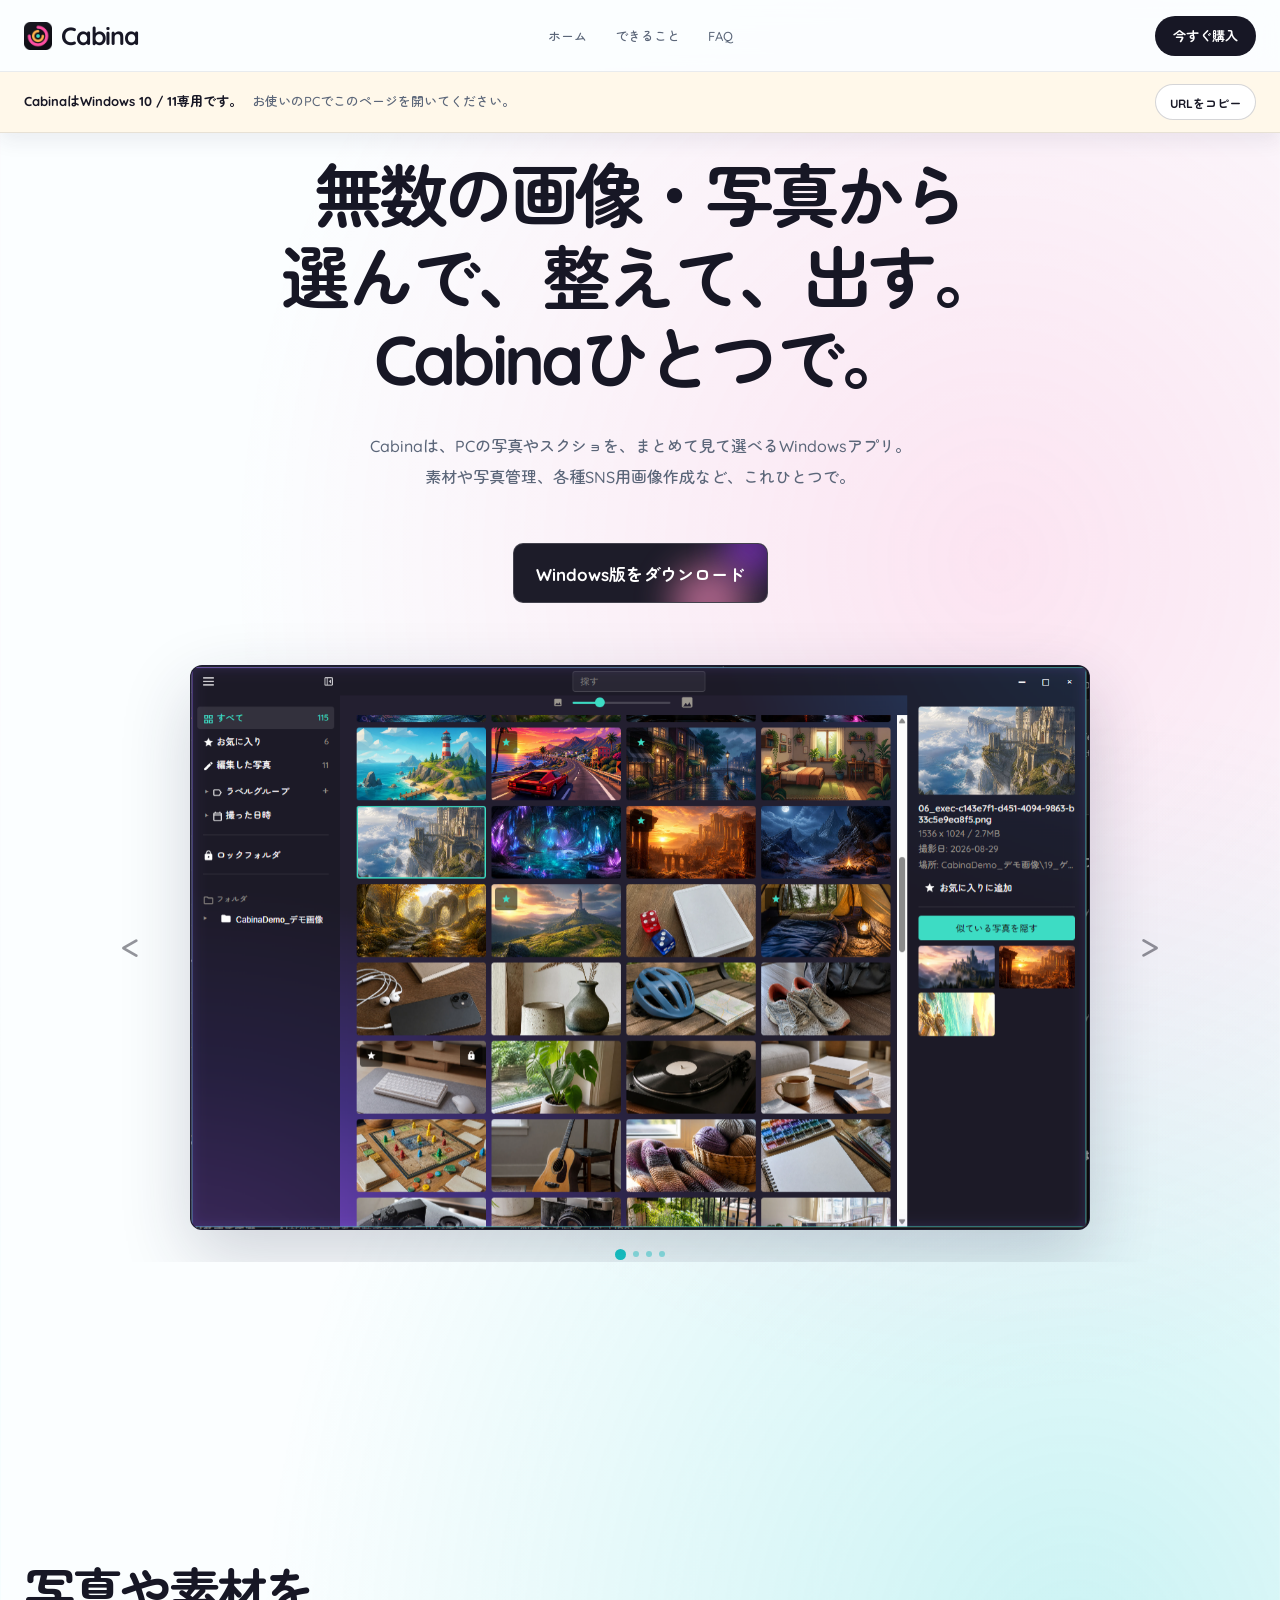
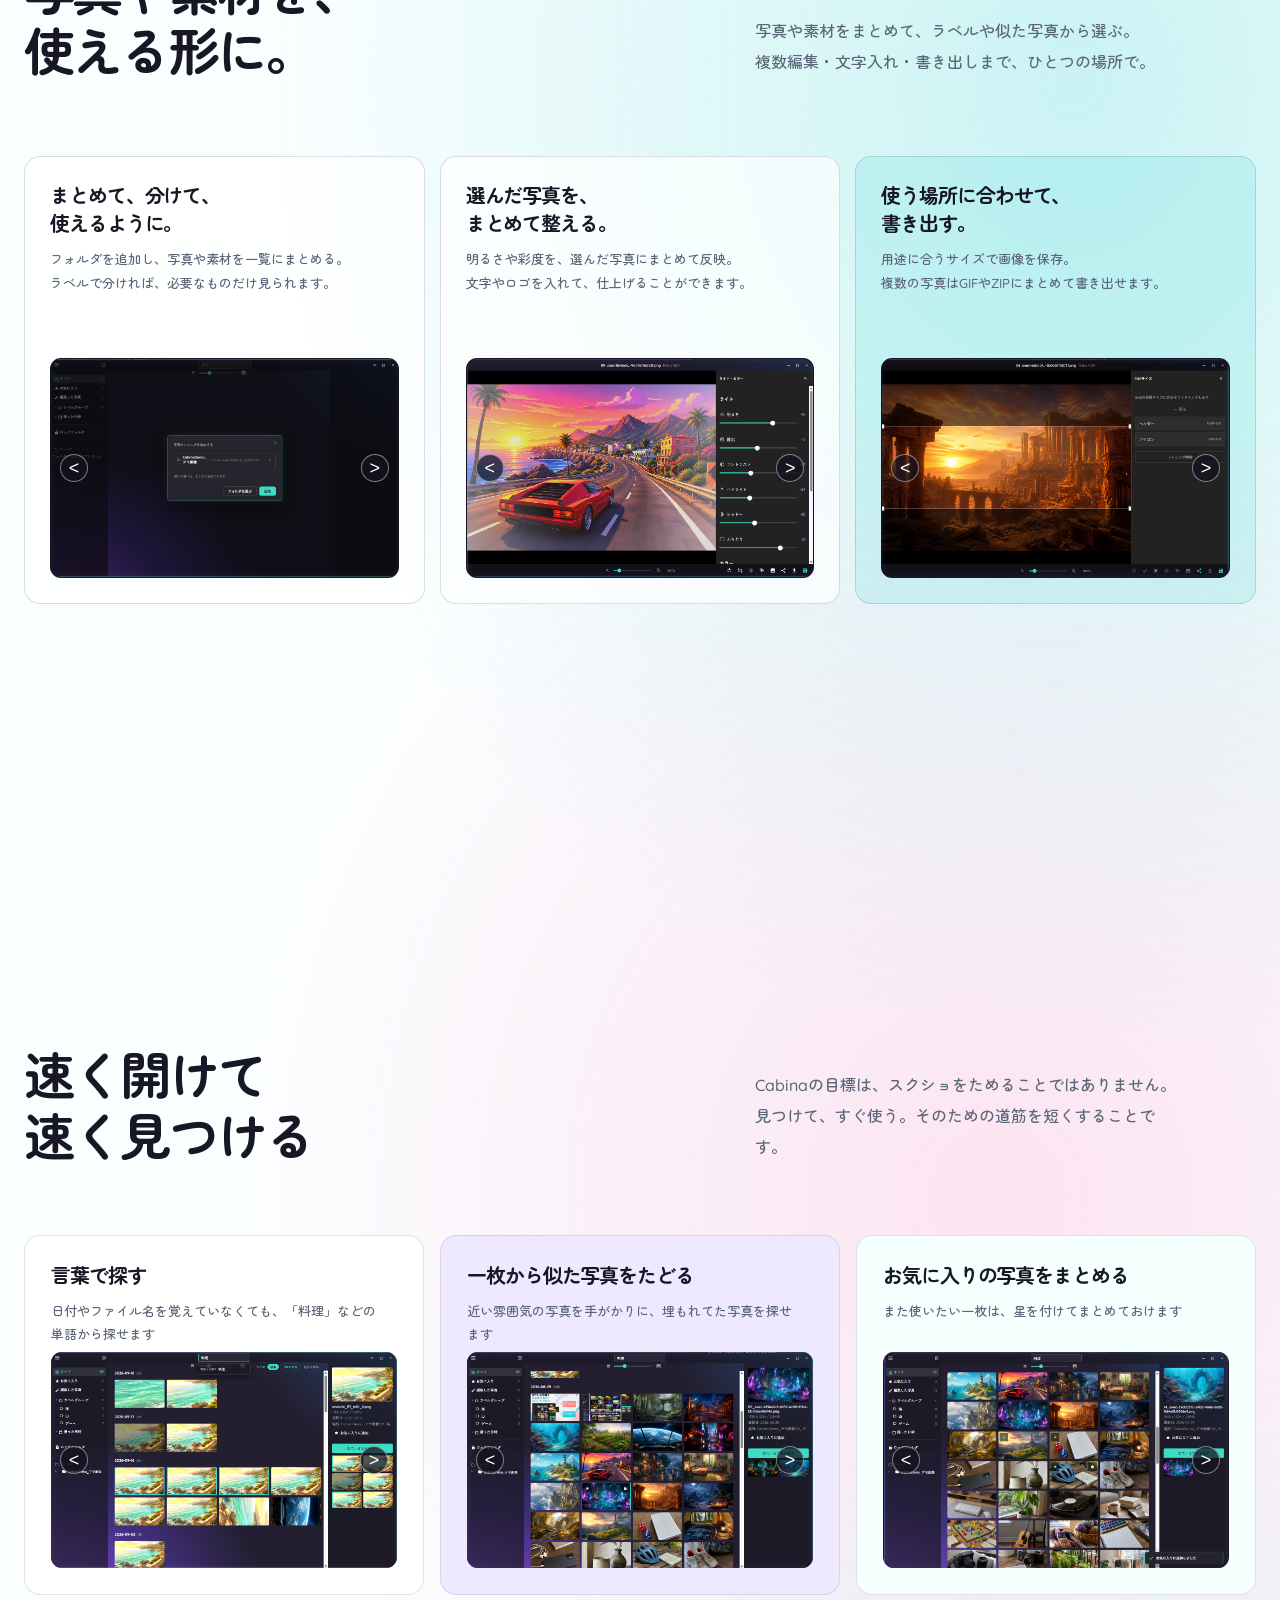
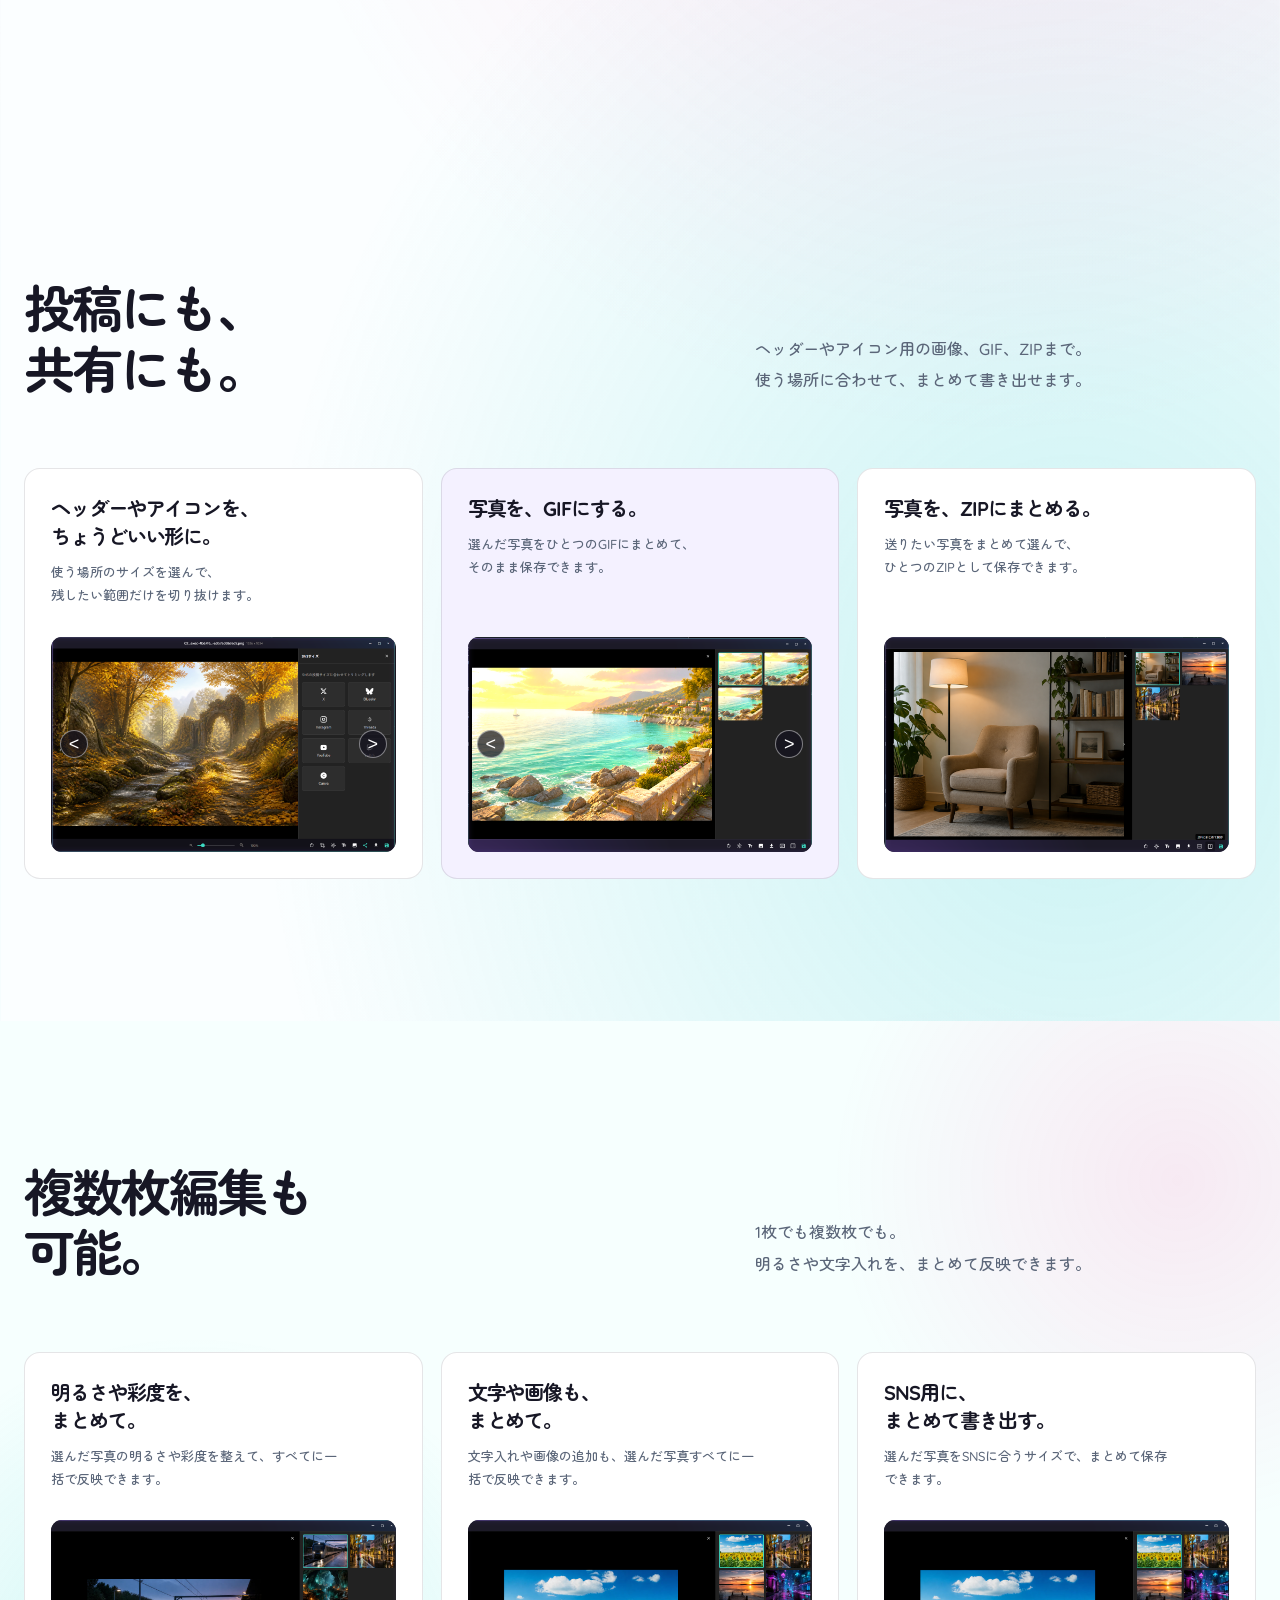
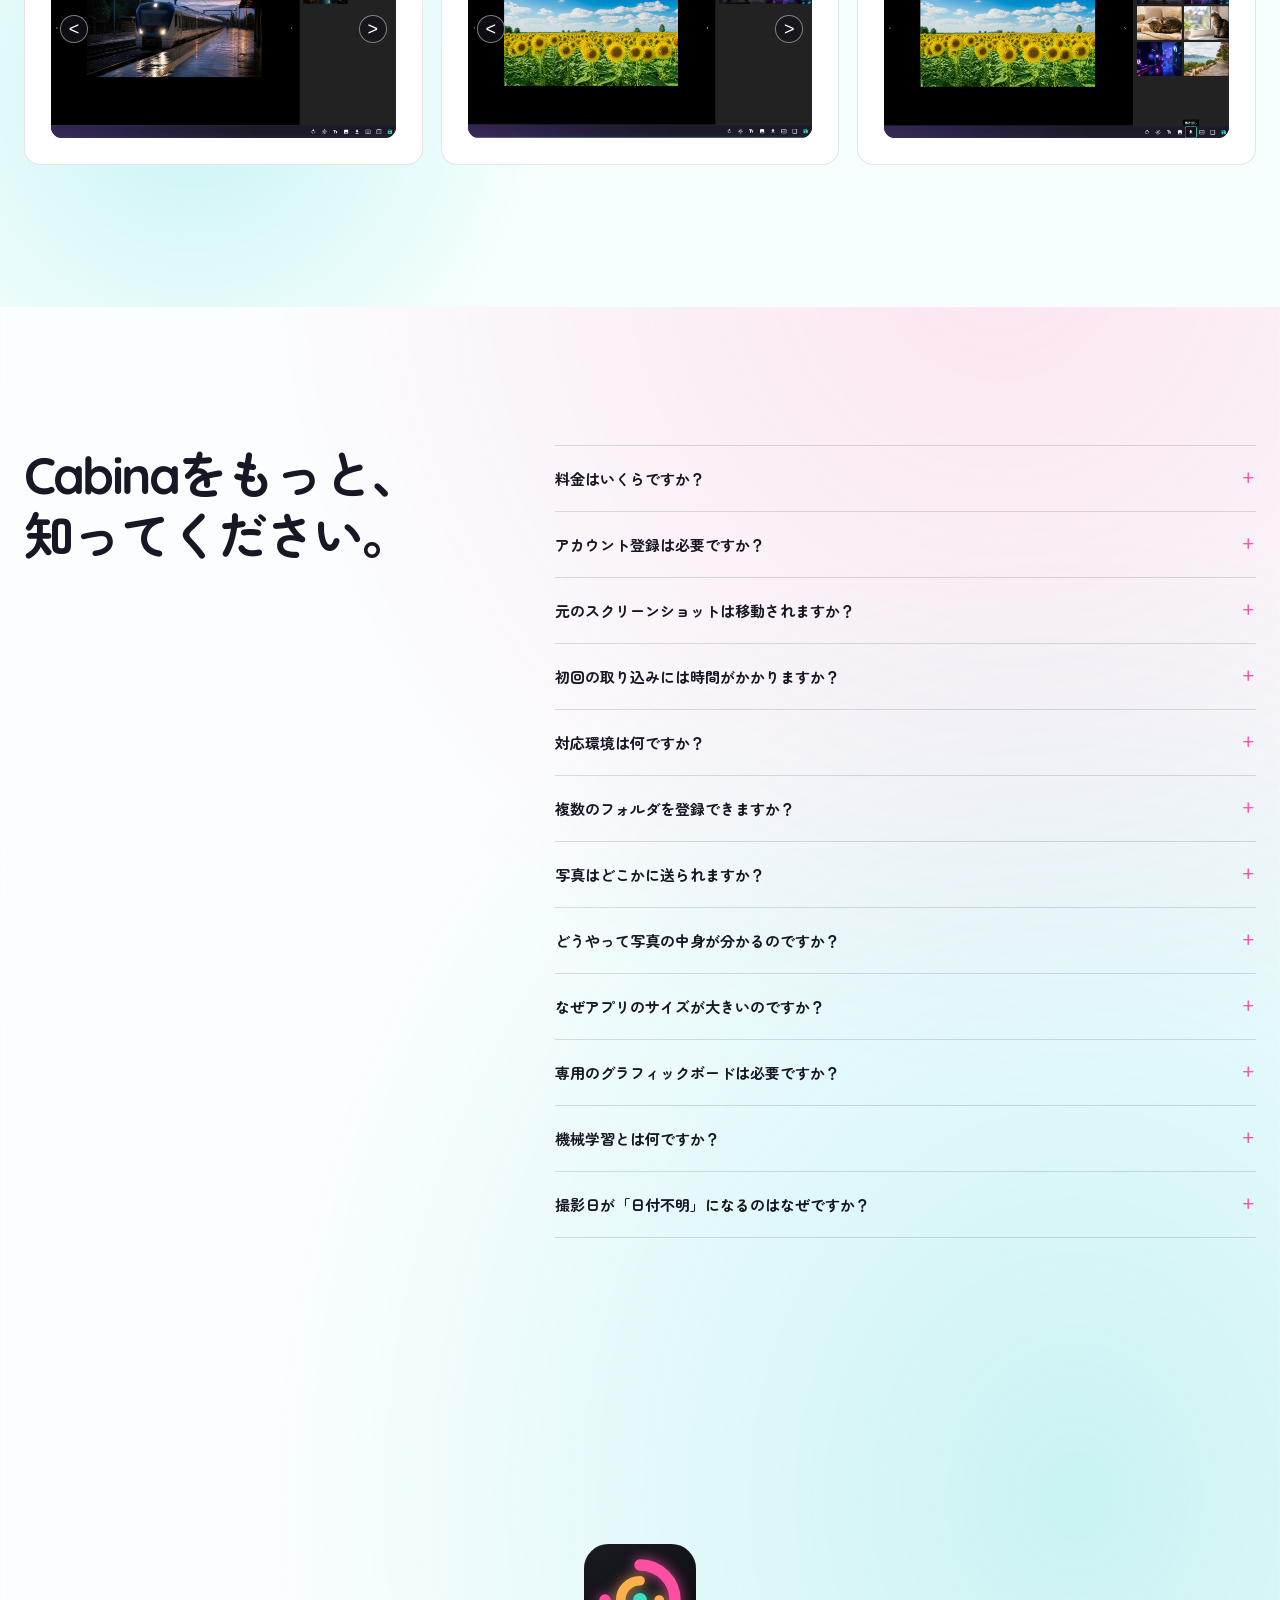
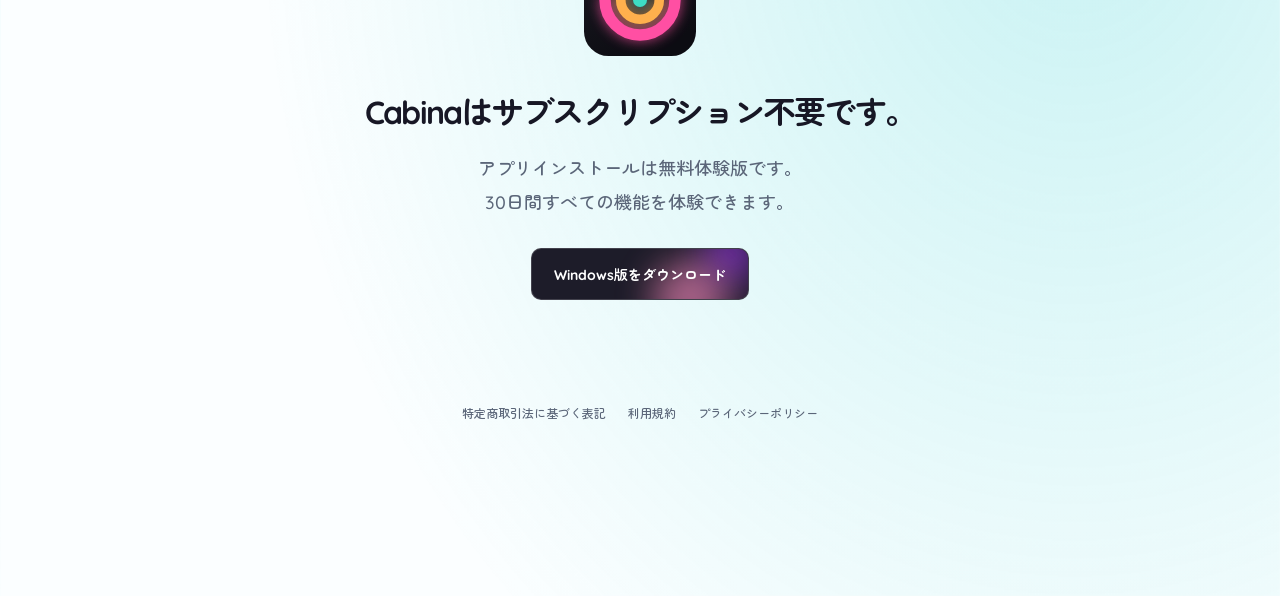
==== commit 35c75bdb: "複数編集カードに一括書き出し画面を追加" ====
--- a/index.html
+++ b/index.html
@@ -274,7 +274,18 @@
         </article>
         <article class="batch-edit-card text-card">
           <div><h3>SNS用に、<br />まとめて書き出す。</h3><p>選んだ写真をSNSに合うサイズで、まとめて保存できます。</p></div>
-          <figure class="batch-edit-visual text-visual" aria-label="複数枚に文字やロゴを反映する画面のスクリーンショットを追加予定"><b>Tt</b><i>すべての画像に適用</i></figure>
+          <figure class="batch-edit-visual text-visual card-gallery" aria-label="複数枚の写真を書き出すCabinaの画面" data-card-gallery>
+            <div class="card-gallery-stage">
+              <div class="card-gallery-panel is-active" role="group" aria-label="複数枚の写真を書き出す">
+                <img src="assets/card-batch-export.png" alt="複数枚の写真を書き出すCabinaの画面" />
+              </div>
+            </div>
+            <button class="card-gallery-arrow previous" type="button" aria-label="前の画面を見る" data-card-gallery-previous hidden>&lt;</button>
+            <button class="card-gallery-arrow next" type="button" aria-label="次の画面を見る" data-card-gallery-next hidden>&gt;</button>
+            <figcaption class="card-gallery-pagination" role="status" aria-live="polite" aria-label="1枚目を表示中">
+              <i class="is-active" data-card-gallery-dot></i>
+            </figcaption>
+          </figure>
         </article>
       </div>
     </section>
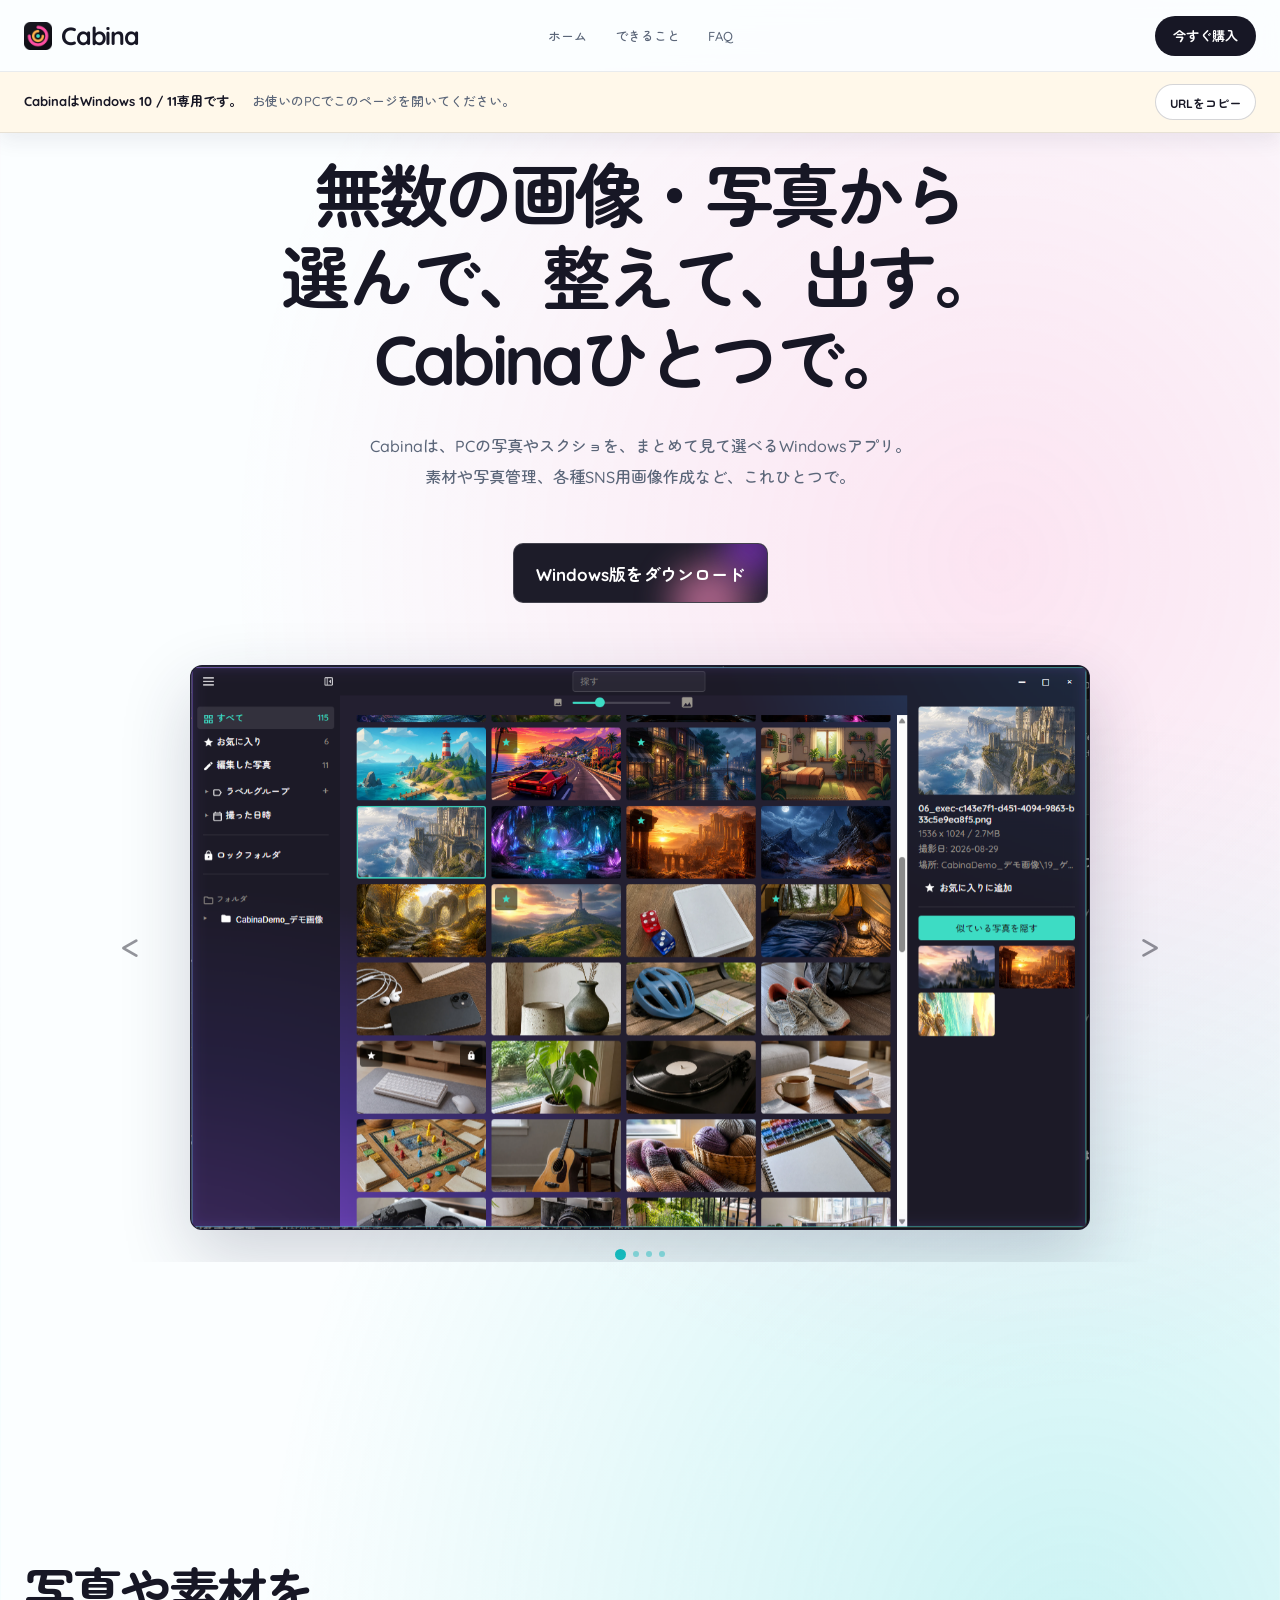
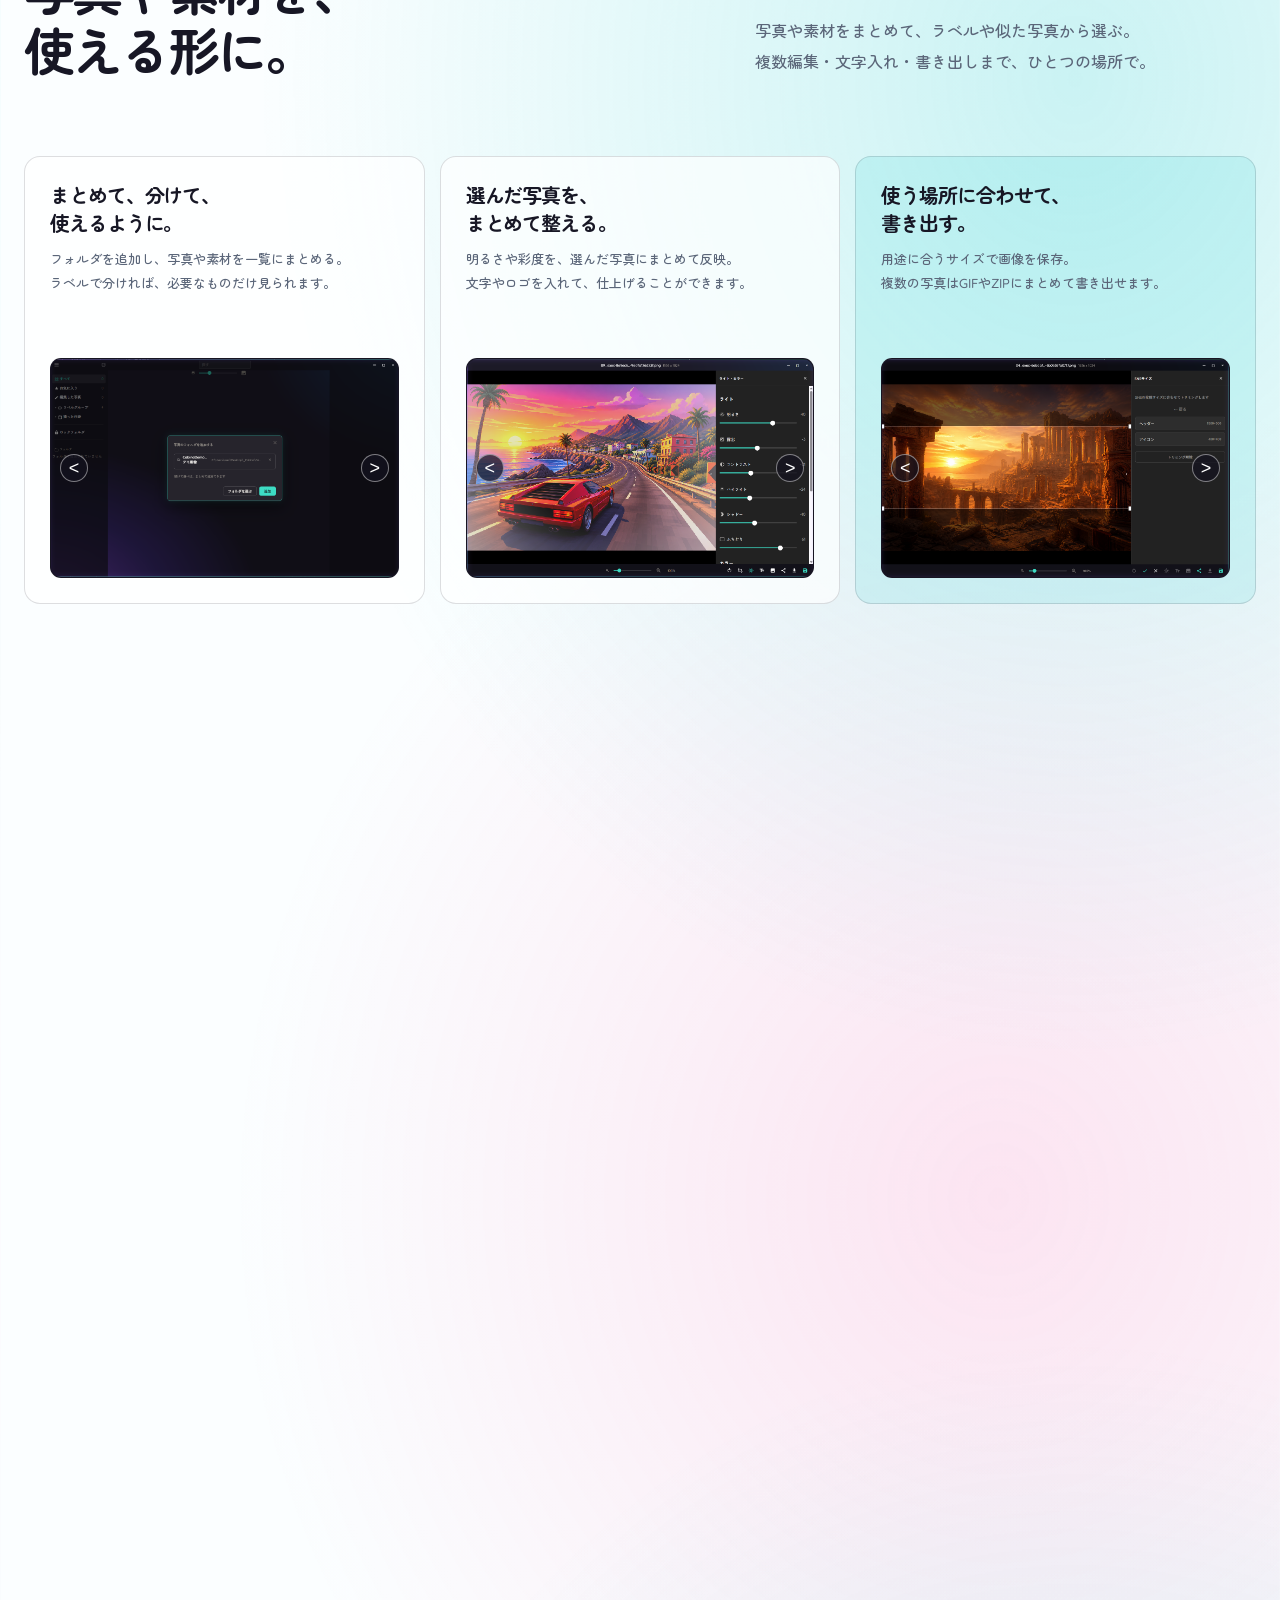
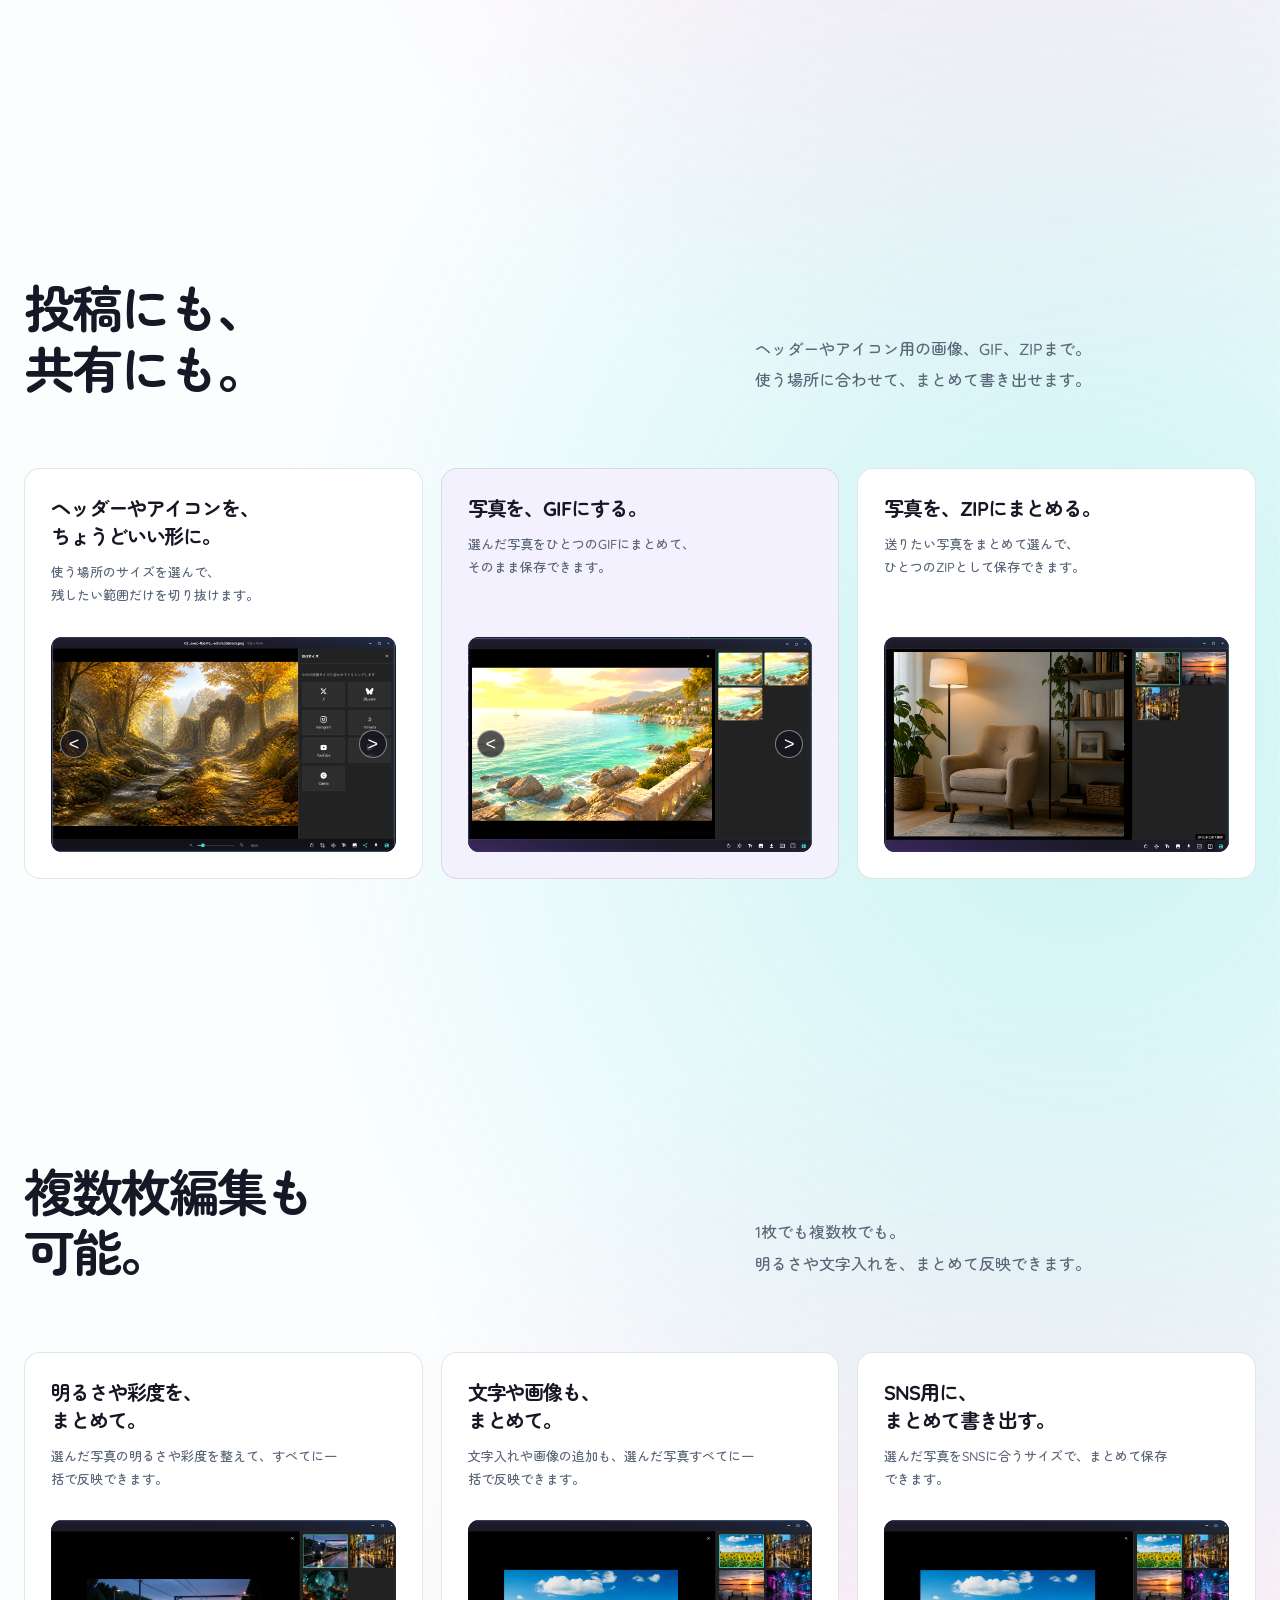
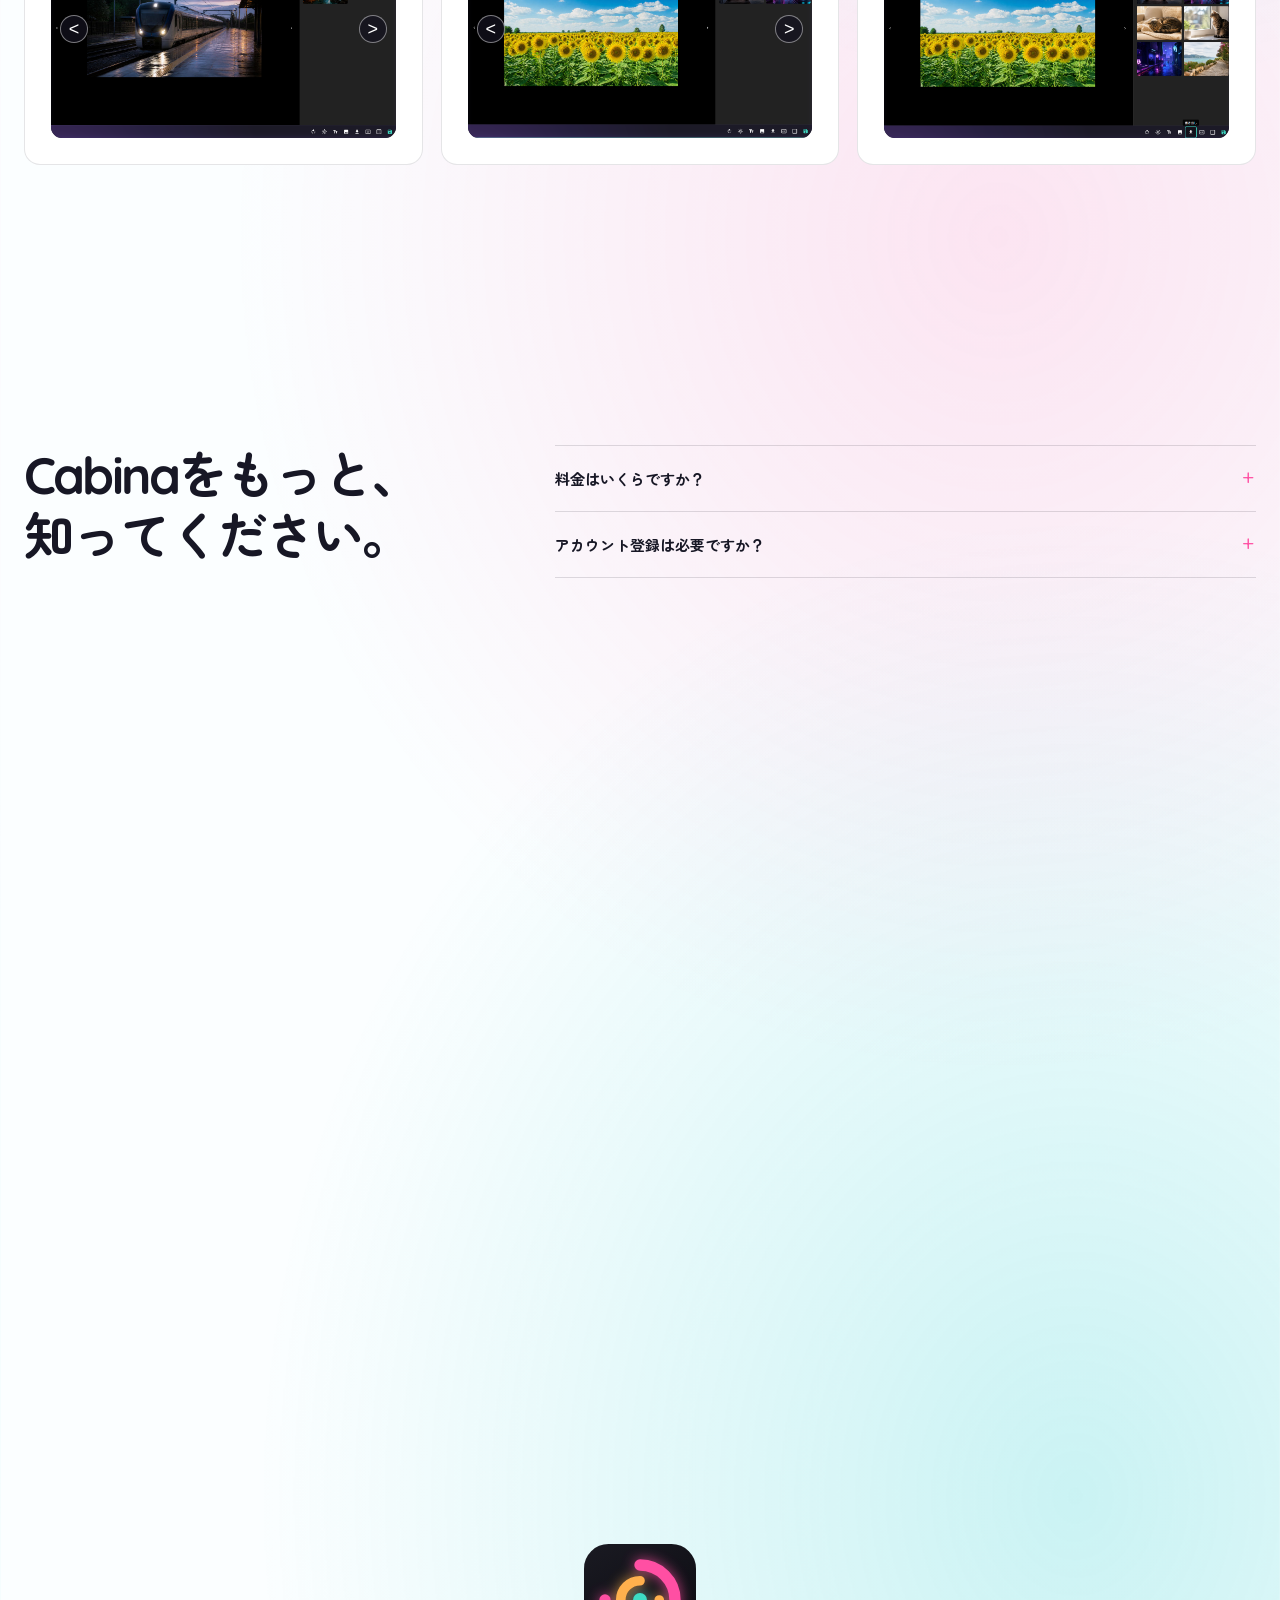
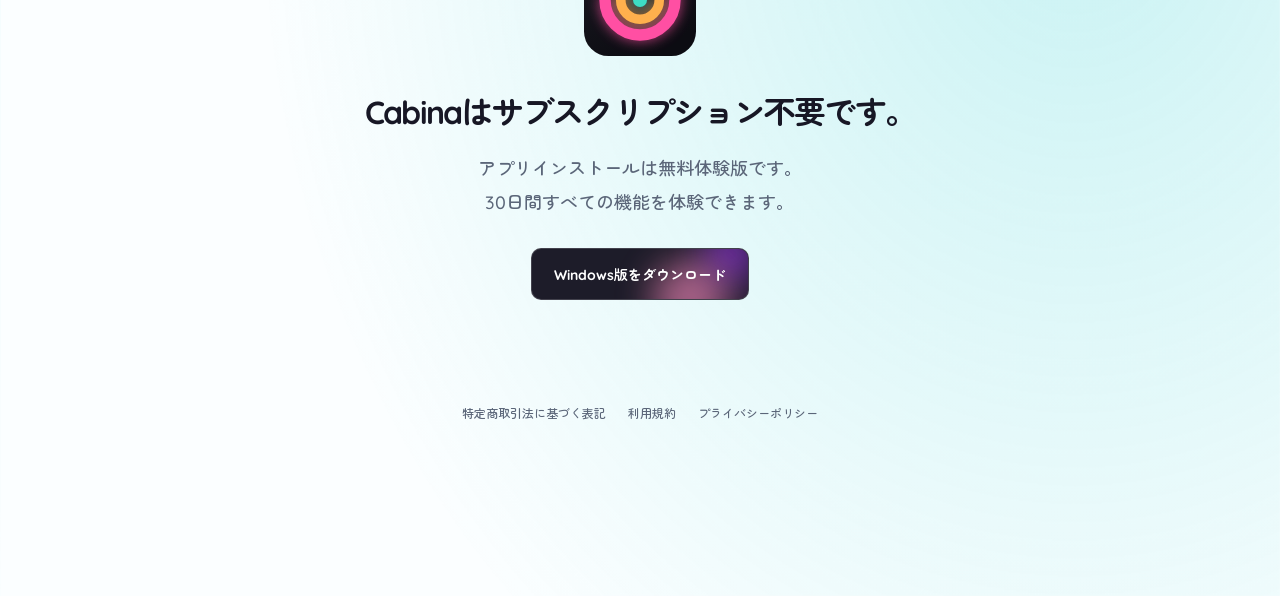
==== commit e512fec0: "複数編集セクションの背景を連続化" ====
--- a/index.html
+++ b/index.html
@@ -24,7 +24,7 @@
   <link rel="preconnect" href="https://fonts.gstatic.com" crossorigin />
   <link href="https://fonts.googleapis.com/css2?family=Quicksand:wght@500;600;700&family=Zen+Maru+Gothic:wght@500;600;700&display=swap" rel="stylesheet" />
   <link rel="stylesheet" href="css/theme.css" />
-  <link rel="stylesheet" href="css/app.css?v=card-gallery-16" />
+  <link rel="stylesheet" href="css/app.css?v=card-gallery-17" />
   <script async src="https://www.googletagmanager.com/gtag/js?id=G-LC9BH5H0R2"></script>
   <script>
     window.dataLayer = window.dataLayer || [];
--- a/css/app.css
+++ b/css/app.css
@@ -185,7 +185,7 @@
     radial-gradient(ellipse 64% 14% at 84% 90%, rgba(20,201,201,.21), transparent 100%),
     var(--cream);
 }
-main > .hero,main > .problem,main > .how-it-works,main > .find,main > .edit-save,main > .voice,main > .faq,main > .purchase { background: transparent; }
+main > .hero,main > .problem,main > .how-it-works,main > .find,main > .edit-save,main > .batch-edit,main > .voice,main > .faq,main > .purchase { background: transparent; }
 /* ▲ [continuous-gradient] */
 
 /* ▼ [purchase-legal-links] 購入案内の下に置く控えめな法務リンク */
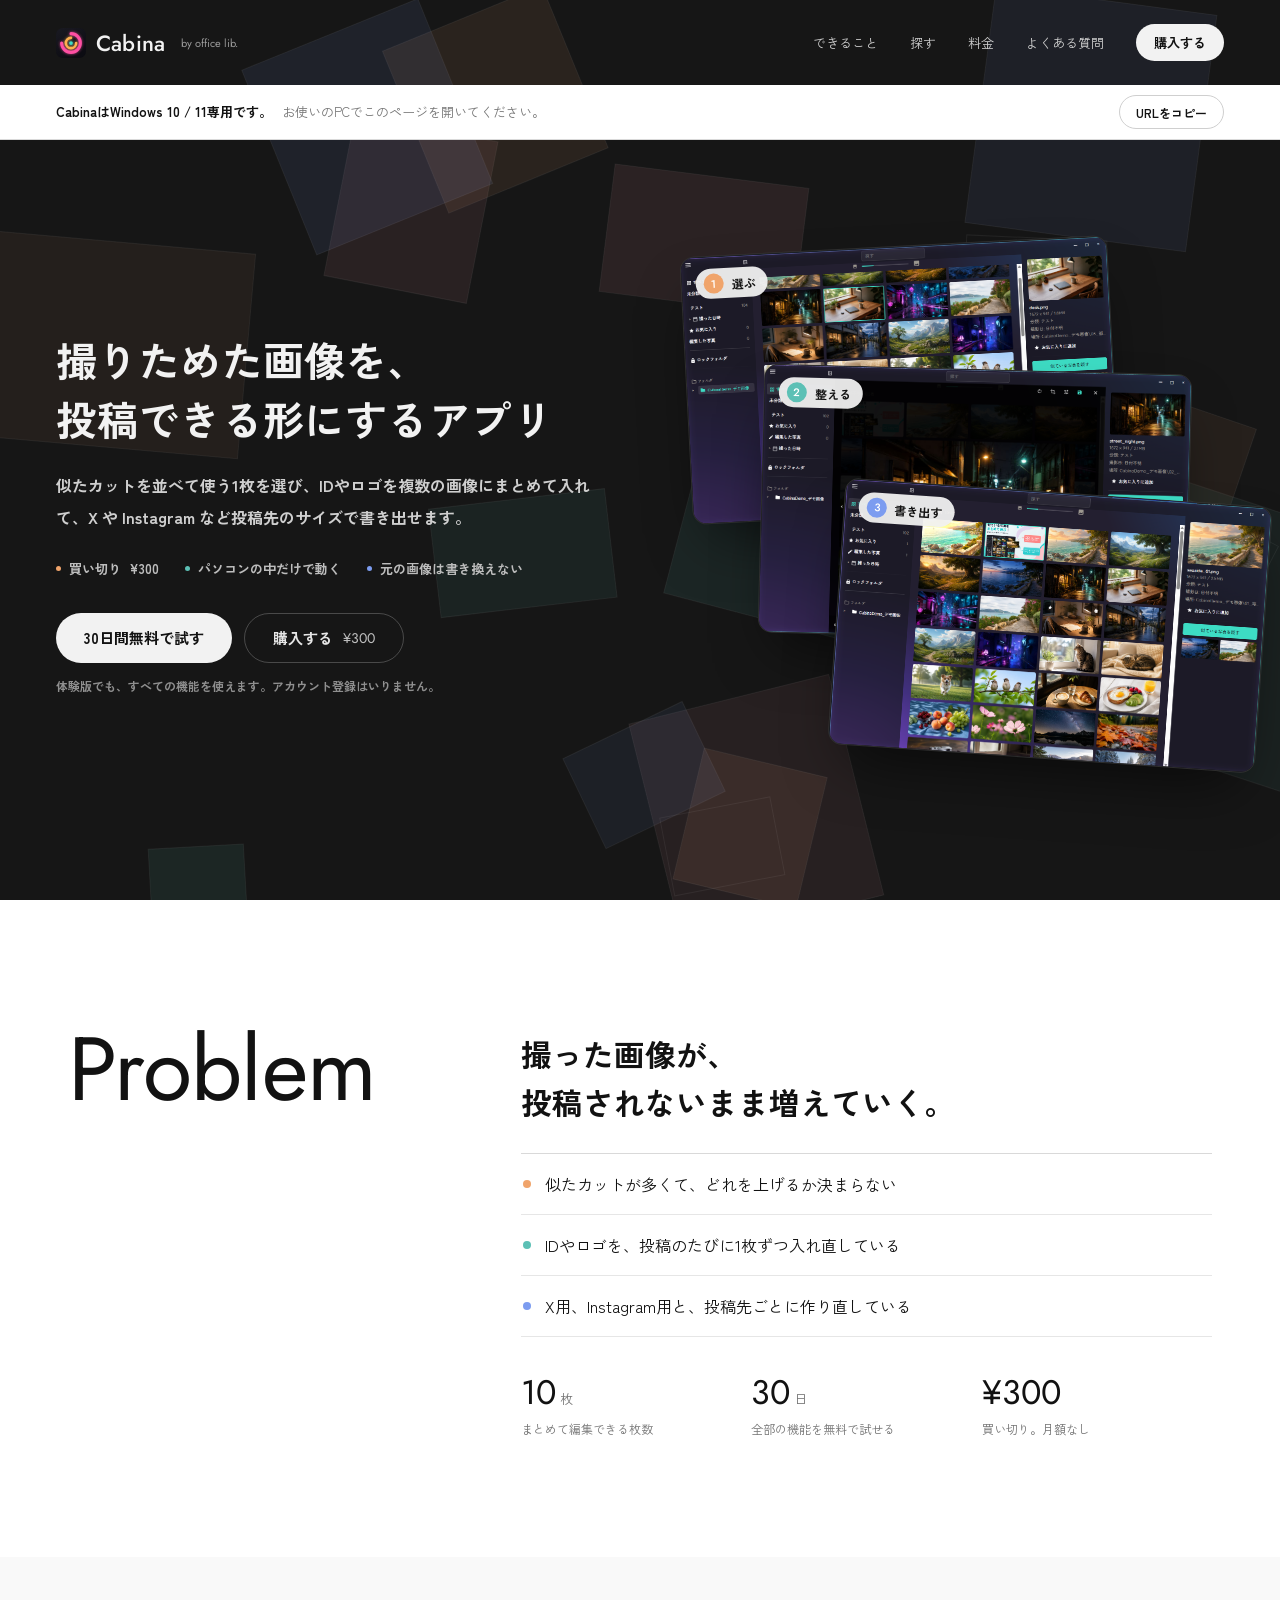
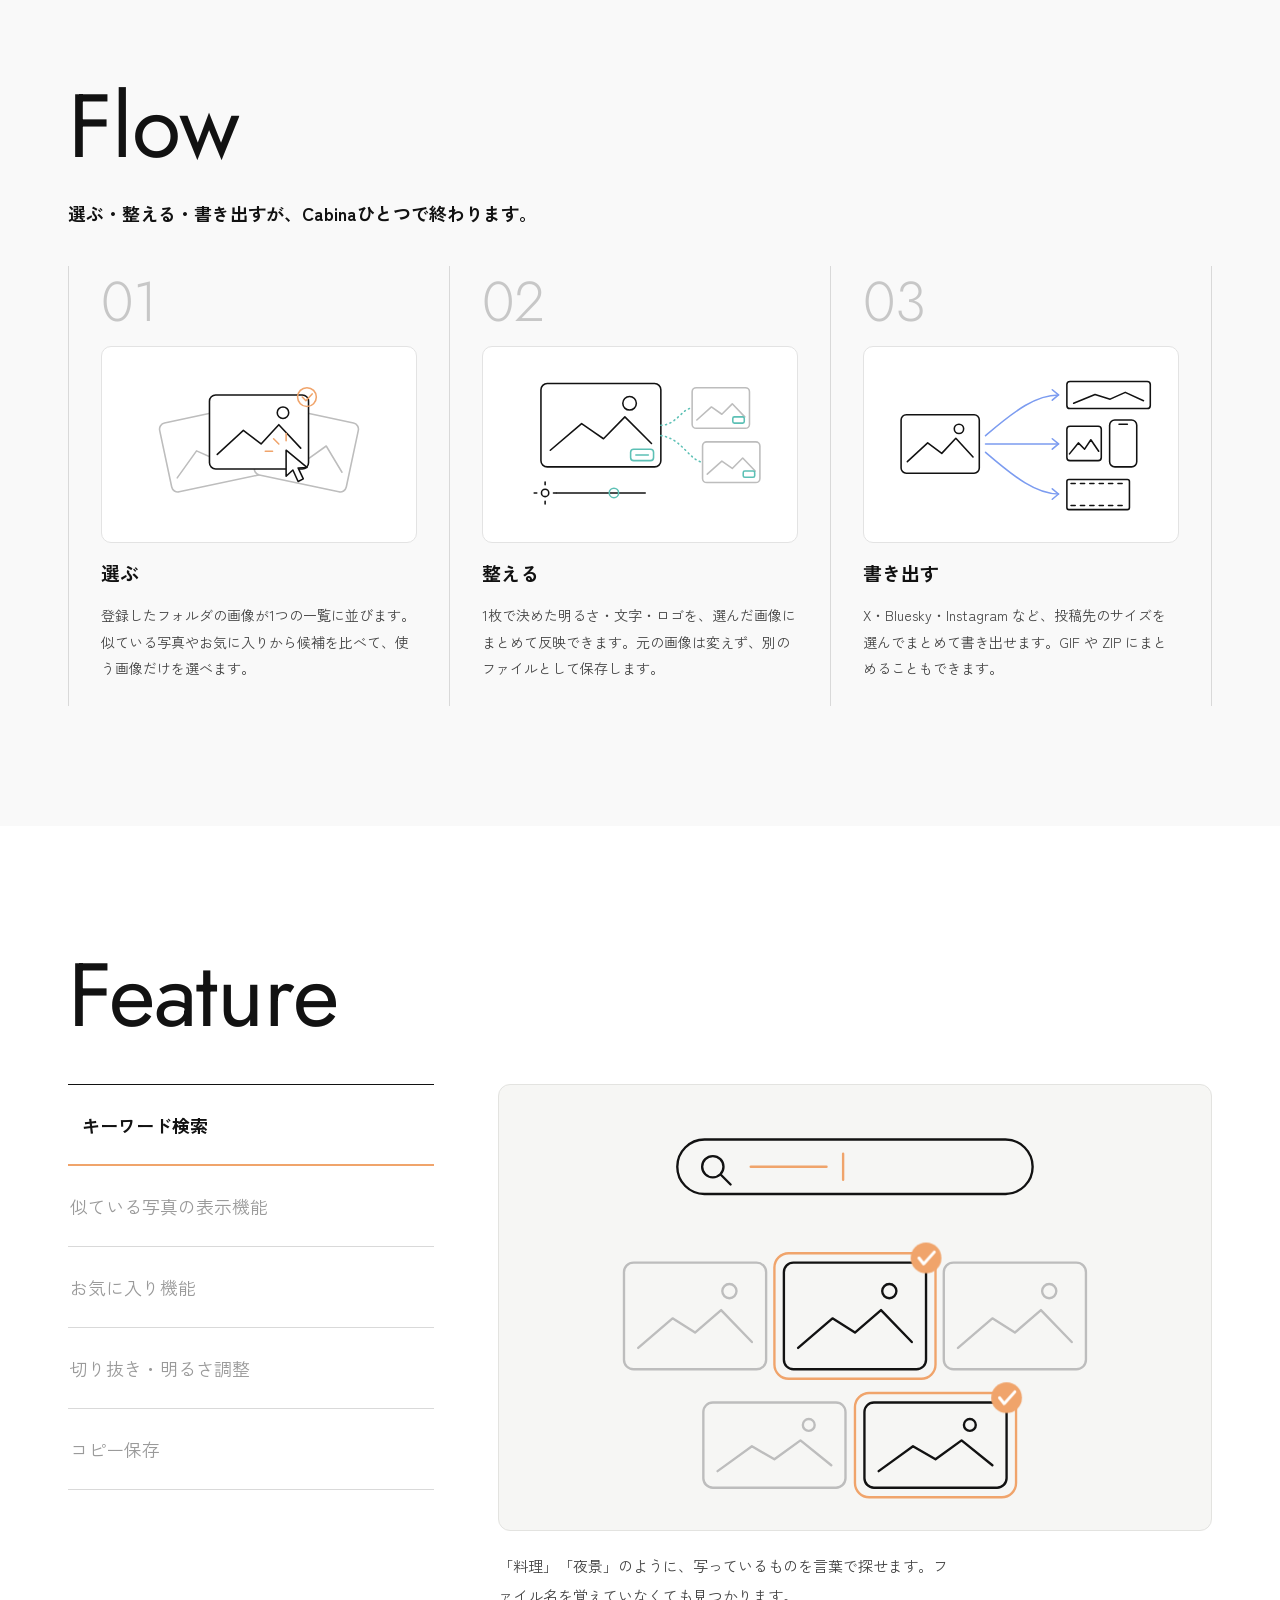
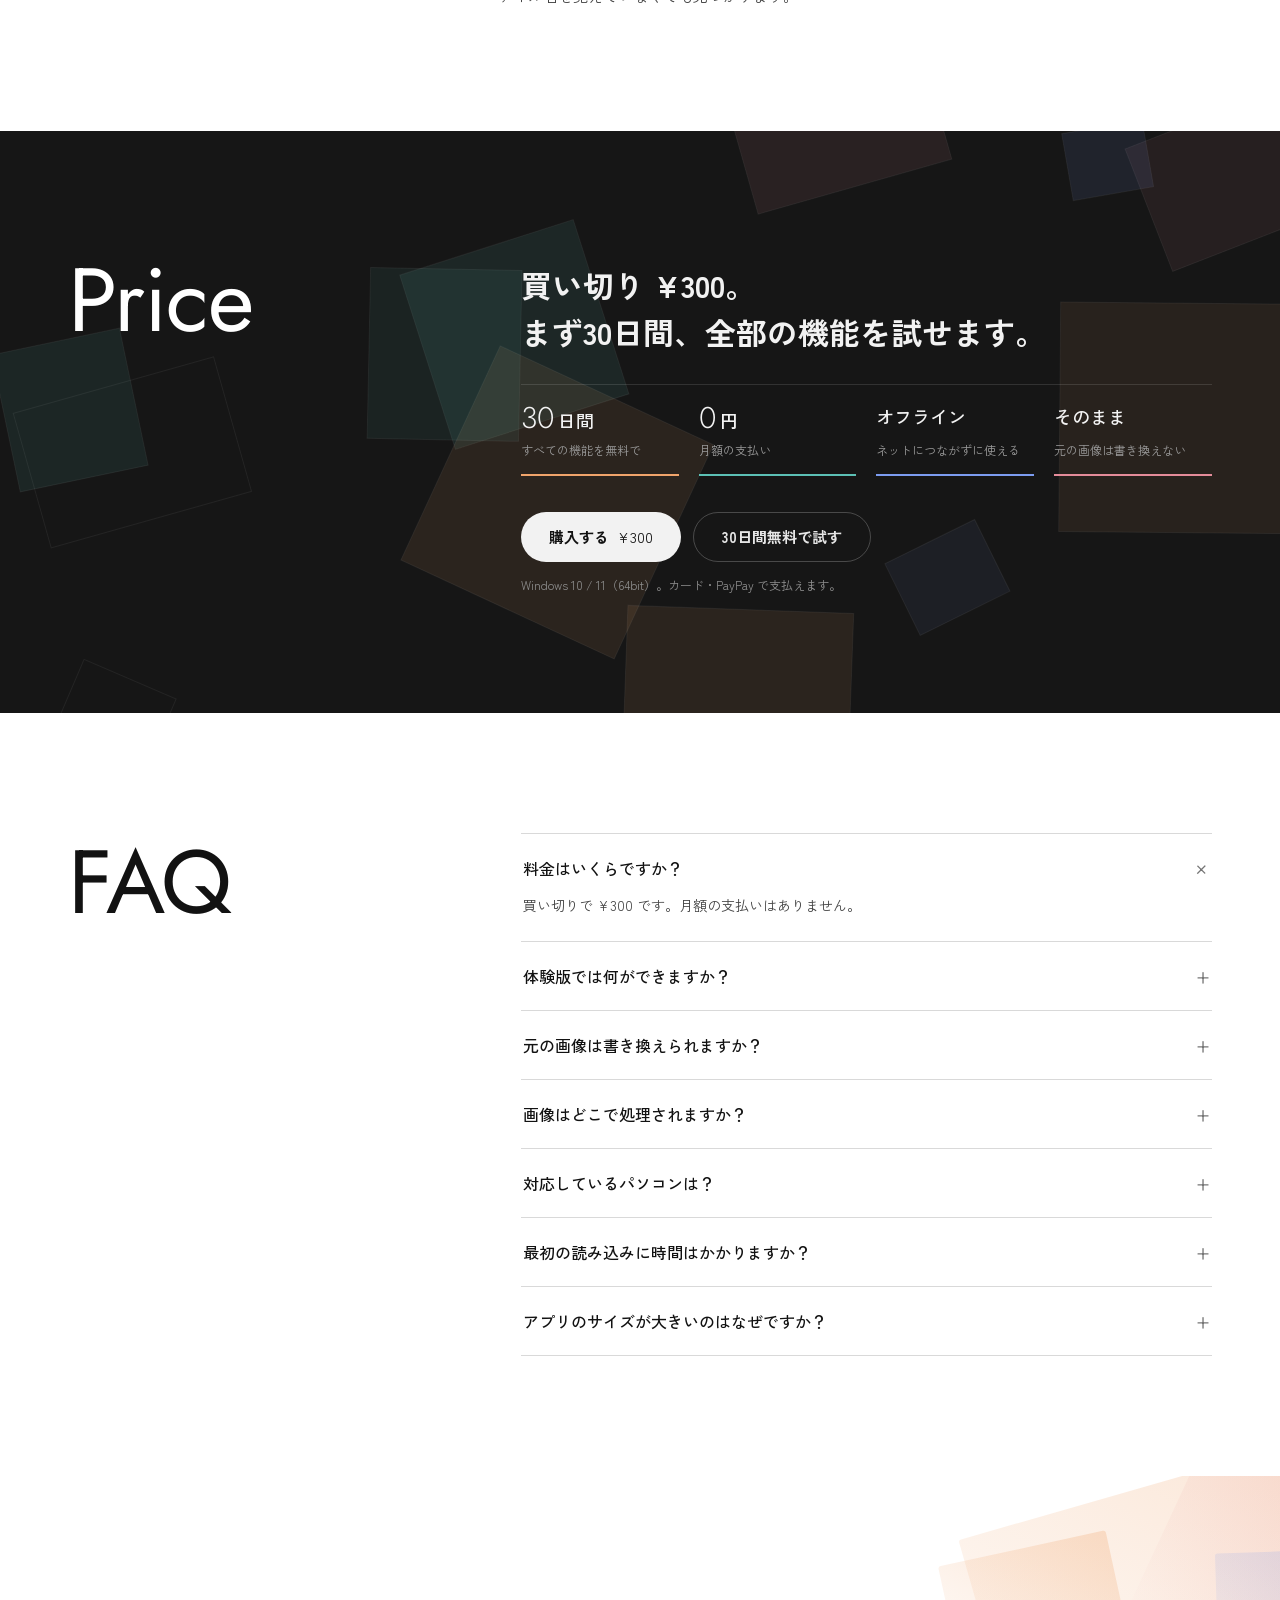
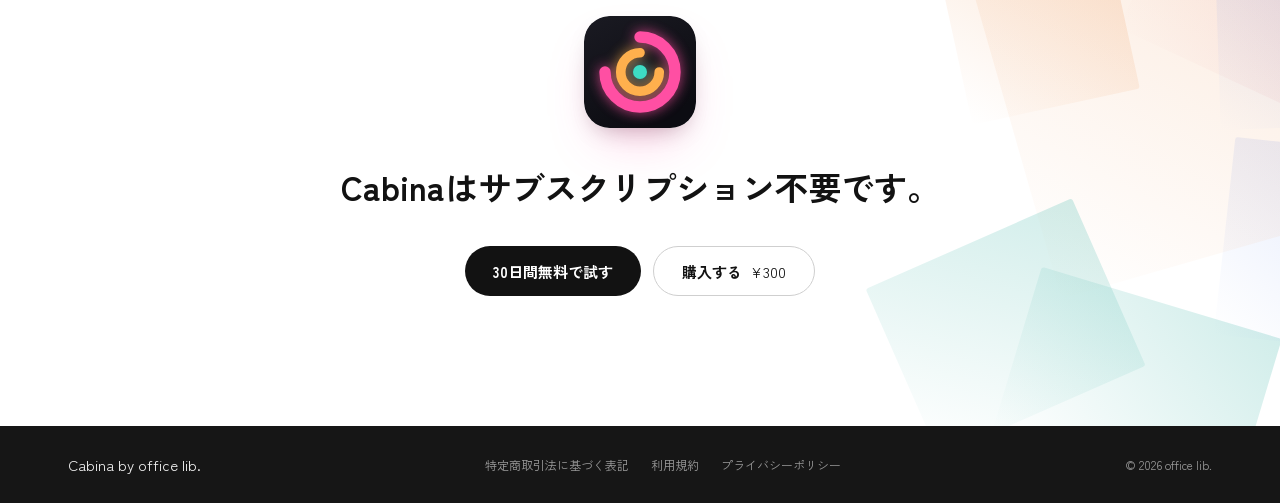
==== commit a781c7a3: "LP をリデザインし、価格を 300円にする - index.html を作り替え。css/lp.css・js/lp.js を追加（Flow・Feature は線のイラスト） - 値段は js/lp." ====
--- a/index.html
+++ b/index.html
@@ -4,27 +4,26 @@
   <meta charset="UTF-8" />
   <meta name="viewport" content="width=device-width, initial-scale=1.0" />
   <link rel="icon" type="image/png" sizes="64x64" href="assets/cabina-icon-64.png" />
-  <meta name="description" content="PCの写真やスクショを、まとめて見て選べるWindowsアプリ。" />
+  <meta name="description" content="似たカットを並べて使う1枚を選び、IDやロゴを複数の画像にまとめて入れて、X や Instagram など投稿先のサイズで書き出せる Windows アプリ。" />
   <link rel="canonical" href="https://cabinatrova.com/" />
   <meta property="og:site_name" content="Cabina" />
   <meta property="og:type" content="website" />
-  <meta property="og:title" content="Cabina | 写真・スクショを、選んで、整えて、出す。" />
-  <meta property="og:description" content="PCの写真やスクショを、まとめて見て選べるWindowsアプリ。" />
+  <meta property="og:title" content="Cabina | 撮りためた画像を、投稿できる形にするアプリ" />
+  <meta property="og:description" content="似たカットを並べて使う1枚を選び、IDやロゴを複数の画像にまとめて入れて、X や Instagram など投稿先のサイズで書き出せる Windows アプリ。" />
   <meta property="og:url" content="https://cabinatrova.com/" />
-  <meta property="og:image" content="https://cabinatrova.com/assets/ogp-card.png?v=20260924-font" />
+  <meta property="og:image" content="https://cabinatrova.com/assets/ogp-card.png" />
   <meta property="og:image:width" content="1200" />
   <meta property="og:image:height" content="630" />
   <meta property="og:locale" content="ja_JP" />
   <meta name="twitter:card" content="summary_large_image" />
-  <meta name="twitter:title" content="Cabina | 写真・スクショを、選んで、整えて、出す。" />
-  <meta name="twitter:description" content="PCの写真やスクショを、まとめて見て選べるWindowsアプリ。" />
-  <meta name="twitter:image" content="https://cabinatrova.com/assets/ogp-card.png?v=20260924-font" />
-  <title>Cabina | 写真・スクショを、選んで、整えて、出す。</title>
+  <meta name="twitter:title" content="Cabina | 撮りためた画像を、投稿できる形にするアプリ" />
+  <meta name="twitter:description" content="似たカットを並べて使う1枚を選び、IDやロゴを複数の画像にまとめて入れて、X や Instagram など投稿先のサイズで書き出せる Windows アプリ。" />
+  <meta name="twitter:image" content="https://cabinatrova.com/assets/ogp-card.png" />
+  <title>Cabina | 撮りためた画像を、投稿できる形にするアプリ</title>
   <link rel="preconnect" href="https://fonts.googleapis.com" />
   <link rel="preconnect" href="https://fonts.gstatic.com" crossorigin />
-  <link href="https://fonts.googleapis.com/css2?family=Quicksand:wght@500;600;700&family=Zen+Maru+Gothic:wght@500;600;700&display=swap" rel="stylesheet" />
-  <link rel="stylesheet" href="css/theme.css" />
-  <link rel="stylesheet" href="css/app.css?v=card-gallery-17" />
+  <link href="https://fonts.googleapis.com/css2?family=Jost:wght@300;400;500&family=Zen+Kaku+Gothic+New:wght@400;500;700&display=swap" rel="stylesheet" />
+  <link rel="stylesheet" href="css/lp.css?v=2" />
   <script async src="https://www.googletagmanager.com/gtag/js?id=G-LC9BH5H0R2"></script>
   <script>
     window.dataLayer = window.dataLayer || [];
@@ -32,281 +31,151 @@
     gtag('js', new Date());
     gtag('config', 'G-LC9BH5H0R2');
   </script>
-  <script src="js/lp-reveal.js?v=card-gallery-4" defer></script>
   <script src="js/device-notice.js" defer></script>
+  <script src="js/lp.js?v=2" defer></script>
 </head>
 <body>
-  <!-- ▼ [header] 最小限の固定ナビゲーション -->
-  <header class="site-header">
-    <div class="site-header-inner">
-      <a class="brand" href="#top" aria-label="Cabina トップへ"><img class="brand-icon" src="assets/cabina-icon-64.png" alt="" width="28" height="28" />Cabina</a>
-      <nav aria-label="ページ内ナビゲーション"><a href="#top">ホーム</a><a href="#find">できること</a><a href="#faq">FAQ</a></nav>
-      <a class="header-cta" href="https://buy.stripe.com/3cIfZj8a344Ra0h1WE5gc01">今すぐ購入</a>
+<header class="head">
+  <a class="brand" href="#"><img src="assets/cabina-icon.svg" alt=""><b>Cabina</b><small>by office lib.</small></a>
+  <nav class="nav"><a href="#how">できること</a><a href="#feature">探す</a><a href="#price">料金</a><a href="#faq">よくある質問</a><a class="buy" href="#price">購入する</a></nav>
+</header>
+<aside class="device-notice" data-device-notice hidden aria-label="対応環境の案内">
+  <div class="device-notice-inner">
+    <p><strong>CabinaはWindows 10 / 11専用です。</strong><span data-device-notice-message>お使いのPCでこのページを開いてください。</span></p>
+    <button type="button" data-device-notice-copy>URLをコピー</button>
+  </div>
+</aside>
+
+<section class="hero">
+  <svg class="planes" id="planes" aria-hidden="true"></svg>
+  <div class="copy">
+    <h1><span class="nw">撮りためた画像を、</span><br><span class="nw">投稿できる形にするアプリ</span></h1>
+    <p class="lead">似たカットを並べて使う1枚を選び、IDやロゴを複数の画像にまとめて入れて、X や Instagram など投稿先のサイズで書き出せます。</p>
+    <ul class="facts">
+      <li style="--c:var(--orange)">買い切り <span data-price></span></li>
+      <li style="--c:var(--green)">パソコンの中だけで動く</li>
+      <li style="--c:var(--blue)">元の画像は書き換えない</li>
+    </ul>
+    <div class="cta">
+      <a class="btn main" href="https://github.com/officelib/cabina-releases/releases/latest/download/Cabina-setup.zip" data-cta="trial" data-where="hero">30日間無料で試す</a>
+      <a class="btn sub" href="https://buy.stripe.com/cNibJ38a38l70pH58Q5gc03" data-cta="purchase" data-where="hero">購入する<span data-price></span></a>
     </div>
-  </header>
-  <!-- ▲ [header] -->
+    <p class="note">体験版でも、すべての機能を使えます。アカウント登録はいりません。</p>
+  </div>
+  <div class="flow" aria-label="Cabinaでの作業の流れ">
+    <figure class="plate p1" style="--c:var(--orange)"><img src="assets/cabina-library-screen.png" alt=""><figcaption><b>1</b>選ぶ</figcaption></figure>
+    <figure class="plate p2" style="--c:var(--green)"><img src="assets/hero-crop-screen.png" alt=""><figcaption><b>2</b>整える</figcaption></figure>
+    <figure class="plate p3" style="--c:var(--blue)"><img src="assets/copy-demo-after.png" alt=""><figcaption><b>3</b>書き出す</figcaption></figure>
+  </div>
+</section>
 
-  <aside class="device-notice" data-device-notice hidden aria-label="対応環境の案内">
-    <div class="device-notice-inner">
-      <p><strong>CabinaはWindows 10 / 11専用です。</strong><span data-device-notice-message>お使いのPCでこのページを開いてください。</span></p>
-      <button type="button" data-device-notice-copy>URLをコピー</button>
+<!-- ▼ Problem（HPのConceptと同じ形：大きい英字＋右に見出し・本文・数字） -->
+<section class="sec" id="problem">
+  <div class="wrap row">
+    <h2 class="title wipe"><span>Problem</span></h2>
+    <div class="side">
+      <p class="copy">撮った画像が、<br>投稿されないまま増えていく。</p>
+      <ul class="pains">
+        <li><b style="--c:var(--orange)"></b>似たカットが多くて、どれを上げるか決まらない</li>
+        <li><b style="--c:var(--green)"></b>IDやロゴを、投稿のたびに1枚ずつ入れ直している</li>
+        <li><b style="--c:var(--blue)"></b>X用、Instagram用と、投稿先ごとに作り直している</li>
+      </ul>
+      <dl class="stats">
+        <div><dt><span class="en">10</span><small>枚</small></dt><dd>まとめて編集できる枚数</dd></div>
+        <div><dt><span class="en">30</span><small>日</small></dt><dd>全部の機能を無料で試せる</dd></div>
+        <div><dt><span class="en" data-price></span></dt><dd>買い切り。月額なし</dd></div>
+      </dl>
     </div>
-  </aside>
+  </div>
+</section>
 
-  <main>
-    <!-- ▼ [hero] 速さを主役にしたファーストビュー -->
-    <section class="hero" id="top" aria-labelledby="hero-title">
-      <div class="container hero-grid">
-        <div class="hero-copy">
-          <h1 id="hero-title">無数の画像・写真から<br />選んで、整えて、出す。<br />Cabinaひとつで。</h1>
-          <p>Cabinaは、PCの写真やスクショを、まとめて見て選べるWindowsアプリ。<br />素材や写真管理、各種SNS用画像作成など、これひとつで。</p>
-          <div class="hero-actions"><a class="primary-button uiverse-glow-button" href="https://github.com/officelib/cabina-releases/releases/latest/download/Cabina-setup.exe">Windows版をダウンロード</a></div>
-        </div>
+<!-- ▼ Flow（HPのFlowと同じ：大きい番号と縦線） -->
+<section class="sec gray" id="how">
+  <div class="wrap">
+    <h2 class="title wipe"><span>Flow</span></h2>
+    <p class="lead-dark">選ぶ・整える・書き出すが、Cabinaひとつで終わります。</p>
+    <ol class="flow-list">
+      <li class="flow-step" style="--c:var(--orange)"><span class="num en">01</span><div class="shot"><svg class="ill" viewBox="0 0 600 375" role="img" aria-label="広げた写真の中から1枚を選ぶところ"><g transform="rotate(-12 210 200)"><rect class="s" x="120" y="128" width="180" height="135" rx="12"/><path class="s" d="M134 236 L181 193 L214 217 L246 182 L286 225"/></g><g transform="rotate(12 390 200)"><rect class="s fg" x="300" y="128" width="180" height="135" rx="12"/><path class="s" d="M314 236 L361 193 L394 217 L426 182 L466 225"/></g><rect class="fg" x="205" y="92" width="190" height="142" rx="12"/><path d="M220 206 L270 160 L304 186 L338 149 L380 194"/><circle cx="346" cy="126" r="11"/><circle class="ac" cx="392" cy="96" r="18"/><path class="ac" d="M383 96l7 7 12-13"/><path class="fg" d="M352 198l0 50 13-12 10 22 10-5-10-21 17-1z"/><path class="ac" d="M338 186l-10-10M352 180v-14M326 200h-14"/></svg></div><b>選ぶ</b><p>登録したフォルダの画像が1つの一覧に並びます。似ている写真やお気に入りから候補を比べて、使う画像だけを選べます。</p></li>
+      <li class="flow-step" style="--c:var(--green)"><span class="num en">02</span><div class="shot"><svg class="ill" viewBox="0 0 600 375" role="img" aria-label="1枚に入れたロゴと明るさが、ほかの画像にも入るところ"><rect x="110" y="70" width="230" height="160" rx="12"/><path d="M128 198 L188 147 L230 176 L271 134 L322 185"/><circle cx="280" cy="108" r="13"/><rect class="ac" x="282" y="196" width="44" height="22" rx="6"/><path class="ac" d="M292 207h24"/><path d="M140 280h170"/><circle class="ac" cx="250" cy="280" r="9"/><circle cx="118" cy="280" r="7"/><path d="M118 264v-5M118 301v-5M102 280h-5M139 280h-5"/><rect class="s" x="400" y="78" width="110" height="78" rx="8"/><path class="s" d="M409 140 L437 115 L457 129 L477 109 L501 134"/><rect class="ac" x="478" y="134" width="22" height="12" rx="3"/><rect class="s" x="420" y="182" width="110" height="78" rx="8"/><path class="s" d="M429 244 L457 219 L477 233 L497 213 L521 238"/><rect class="ac" x="498" y="238" width="22" height="12" rx="3"/><path class="ac dash" d="M340 150C370 150 380 118 400 117"/><path class="ac dash" d="M340 170C380 175 395 218 420 221"/></svg></div><b>整える</b><p>1枚で決めた明るさ・文字・ロゴを、選んだ画像にまとめて反映できます。元の画像は変えず、別のファイルとして保存します。</p></li>
+      <li class="flow-step" style="--c:var(--blue)"><span class="num en">03</span><div class="shot"><svg class="ill" viewBox="0 0 600 375" role="img" aria-label="1枚の画像を、横長・正方形・縦長・GIF に書き出すところ"><rect x="70" y="130" width="150" height="112" rx="10"/><path d="M82 220 L121 184 L148 204 L175 175 L208 211"/><circle cx="181" cy="157" r="9"/><path class="ac" d="M232 170C290 120 330 92 372 92"/><path class="ac" d="M360 82l12 10-12 10"/><path class="ac" d="M232 186H372"/><path class="ac" d="M360 176l12 10-12 10"/><path class="ac" d="M232 202C290 252 330 282 372 282"/><path class="ac" d="M360 272l12 10-12 10"/><rect x="388" y="66" width="160" height="52" rx="6"/><path d="M401 108 L442 91 L471 100 L500 87 L535 103"/><rect x="388" y="152" width="66" height="66" rx="6"/><path d="M393 205 L410 184 L422 196 L434 178 L449 200"/><rect x="470" y="140" width="52" height="90" rx="10"/><path d="M488 148h16"/><rect x="388" y="254" width="120" height="58" rx="4"/><path d="M396 262h8M396 304h8"/><path d="M414 262h8M414 304h8"/><path d="M432 262h8M432 304h8"/><path d="M450 262h8M450 304h8"/><path d="M468 262h8M468 304h8"/><path d="M486 262h8M486 304h8"/></svg></div><b>書き出す</b><p>X・Bluesky・Instagram など、投稿先のサイズを選んでまとめて書き出せます。GIF や ZIP にまとめることもできます。</p></li>
+    </ol>
+  </div>
+</section>
 
-        <figure class="hero-product hero-gallery" aria-label="Cabinaでできることの画面ギャラリー" data-hero-gallery>
-          <div class="hero-gallery-frame">
-            <div class="hero-gallery-stage">
-              <div class="hero-gallery-panel is-active" id="hero-gallery-overview" role="group" aria-label="写真やスクリーンショットを一覧で管理する">
-                <img class="hero-app-screen" src="assets/hero-library-overview-screen.png" alt="多数の写真とスクリーンショットを一覧で管理するCabinaの画面" />
-              </div>
-              <div class="hero-gallery-panel" id="hero-gallery-text" role="group" aria-label="文字を入れて投稿用に仕上げる" hidden>
-                <img class="hero-app-screen" src="assets/hero-text-overlay-screen.png" alt="写真に文字を入れて仕上げるCabinaの画面" />
-              </div>
-              <div class="hero-gallery-panel" id="hero-gallery-select" role="group" aria-label="一枚から似た写真をたどる" hidden>
-                <img class="hero-app-screen" src="assets/hero-similar-browser-screen.png" alt="一枚の写真から似た写真をたどるCabinaの画面" />
-              </div>
-              <div class="hero-gallery-panel" id="hero-gallery-gif" role="group" aria-label="複数の写真をGIFとして書き出す" hidden>
-                <img class="hero-app-screen" src="assets/hero-gif-export-screen.png" alt="複数の写真をGIFとして書き出すCabinaの画面" />
-              </div>
-            </div>
-            <button class="hero-gallery-arrow previous" type="button" aria-label="前の機能を見る" data-hero-gallery-previous>&lt;</button>
-            <button class="hero-gallery-arrow next" type="button" aria-label="次の機能を見る" data-hero-gallery-next>&gt;</button>
-          </div>
-          <figcaption class="hero-gallery-controls">
-            <span class="hero-gallery-pagination" role="status" aria-live="polite" aria-label="1枚目を表示中">
-              <i class="is-active" data-hero-gallery-dot></i><i data-hero-gallery-dot></i><i data-hero-gallery-dot></i><i data-hero-gallery-dot></i>
-            </span>
-          </figcaption>
-        </figure>
+<!-- ▼ Feature（HPのServiceと同じ：左に縦の項目、右に中身が切り替わる） -->
+<section class="sec" id="feature">
+  <div class="wrap">
+    <h2 class="title wipe"><span>Feature</span></h2>
+    <div class="browser">
+      <div class="tablist" role="tablist" aria-orientation="vertical"><button role="tab" aria-selected="true" style="--c:var(--orange)">キーワード検索</button><button role="tab" aria-selected="false" style="--c:var(--green)">似ている写真の表示機能</button><button role="tab" aria-selected="false" style="--c:var(--blue)">お気に入り機能</button><button role="tab" aria-selected="false" style="--c:var(--pink)">切り抜き・明るさ調整</button><button role="tab" aria-selected="false" style="--c:#9a9a9a">コピー保存</button></div>
+      <div class="panels">
+        <div class="panel on" style="--c:var(--orange)"><div class="screen"><svg class="ill" viewBox="0 0 600 375" role="img" aria-label="「料理」と入れると、料理が写った画像だけが選ばれるところ"><rect x="150" y="46" width="300" height="46" rx="23"/><circle cx="180" cy="69" r="9"/><path d="M187 76l8 8"/><path class="ac" d="M212 69h64"/><path class="ac" d="M290 58v22"/><rect class="s" x="105" y="150" width="120" height="90" rx="8"/><path class="s" d="M117 222 L146 197 L165 209 L187 190 L213 217"/><circle class="s" cx="194" cy="174" r="6"/><rect x="240" y="150" width="120" height="90" rx="8"/><path d="M252 222 L281 197 L300 209 L322 190 L348 217"/><circle cx="329" cy="174" r="6"/><rect class="s" x="375" y="150" width="120" height="90" rx="8"/><path class="s" d="M387 222 L416 197 L435 209 L457 190 L483 217"/><circle class="s" cx="464" cy="174" r="6"/><rect class="ac" x="232" y="142" width="136" height="106" rx="12"/><circle class="af" cx="360" cy="146" r="13"/><path class="wk" d="M354 146l4 5 9-10"/><rect class="s" x="172" y="268" width="120" height="72" rx="8"/><path class="s" d="M184 326 L213 305 L232 316 L254 300 L280 321"/><circle class="s" cx="261" cy="287" r="5"/><rect x="308" y="268" width="120" height="72" rx="8"/><path d="M320 326 L349 305 L368 316 L390 300 L416 321"/><circle cx="397" cy="287" r="5"/><rect class="ac" x="300" y="260" width="136" height="88" rx="12"/><circle class="af" cx="428" cy="264" r="13"/><path class="wk" d="M422 264l4 5 9-10"/></svg></div><p>「料理」「夜景」のように、写っているものを言葉で探せます。ファイル名を覚えていなくても見つかります。</p></div>
+        <div class="panel" style="--c:var(--green)"><div class="screen"><svg class="ill" viewBox="0 0 600 375" role="img" aria-label="1枚を選ぶと、近いカットが周りに集まるところ"><rect x="210" y="110" width="180" height="135" rx="12"/><path d="M224 218 L271 175 L304 199 L336 164 L376 207"/><circle cx="343" cy="142" r="11"/><g transform="rotate(-6 115 104)"><rect class="s" x="70" y="70" width="90" height="68" rx="8"/><path class="s" d="M77 124 L101 103 L117 115 L133 97 L153 119"/></g><g transform="rotate(6 485 94)"><rect class="s" x="440" y="60" width="90" height="68" rx="8"/><path class="s" d="M447 114 L471 93 L487 105 L503 87 L523 109"/></g><g transform="rotate(4 135 284)"><rect class="s" x="90" y="250" width="90" height="68" rx="8"/><path class="s" d="M97 304 L121 283 L137 295 L153 277 L173 299"/></g><g transform="rotate(-5 475 274)"><rect class="s" x="430" y="240" width="90" height="68" rx="8"/><path class="s" d="M437 294 L461 273 L477 285 L493 267 L513 289"/></g><path class="ac dash" d="M210 150C185 130 175 120 160 110"/><path class="ac dash" d="M390 145C420 125 430 115 440 105"/><path class="ac dash" d="M215 240C195 255 185 265 180 275"/><path class="ac dash" d="M385 240C410 255 420 262 430 270"/><circle class="af" cx="300" cy="300" r="4"/><circle class="af" cx="286" cy="300" r="3"/><circle class="af" cx="314" cy="300" r="3"/></svg></div><p>気になる1枚を選ぶと、近いカットが横に並びます。埋もれていた写真も候補に入ります。</p></div>
+        <div class="panel" style="--c:var(--blue)"><div class="screen"><svg class="ill" viewBox="0 0 600 375" role="img" aria-label="星を付けた画像が、お気に入りの列にまとまるところ"><rect class="s" x="105" y="70" width="120" height="90" rx="8"/><path class="s" d="M117 142 L146 117 L165 129 L187 110 L213 137"/><circle class="s" cx="194" cy="94" r="6"/><rect x="240" y="58" width="120" height="90" rx="8"/><path d="M252 130 L281 105 L300 117 L322 98 L348 125"/><circle cx="329" cy="82" r="6"/><rect class="s" x="375" y="70" width="120" height="90" rx="8"/><path class="s" d="M387 142 L416 117 L435 129 L457 110 L483 137"/><circle class="s" cx="464" cy="94" r="6"/><path class="ac" d="M352.0 45.0 L356.5 55.8 L368.2 56.7 L359.3 64.4 L362.0 75.8 L352.0 69.7 L342.0 75.8 L344.7 64.4 L335.8 56.7 L347.5 55.8Z"/><path class="ac dash" d="M300 160v46"/><path class="ac" d="M291 196l9 10 9-10"/><rect x="150" y="226" width="300" height="84" rx="12"/><path class="ac" d="M184.0 256.0 L187.2 263.6 L195.4 264.3 L189.1 269.7 L191.1 277.7 L184.0 273.4 L176.9 277.7 L178.9 269.7 L172.6 264.3 L180.8 263.6Z"/><path d="M206 268h40" class="s"/><rect x="262" y="240" width="80" height="56" rx="8"/><path d="M270 285 L289 269 L302 277 L316 265 L334 281"/><circle cx="321" cy="255" r="4"/><rect class="s" x="354" y="240" width="80" height="56" rx="8"/><path class="s" d="M362 285 L381 269 L394 277 L408 265 L426 281"/><circle class="s" cx="413" cy="255" r="4"/></svg></div><p>また使いたい1枚に星を付けて、まとめて見返せます。</p></div>
+        <div class="panel" style="--c:var(--pink)"><div class="screen"><svg class="ill" viewBox="0 0 600 375" role="img" aria-label="向きを変え、切り抜く範囲を決め、明るさを整えるところ"><rect class="s" x="130" y="70" width="240" height="180" rx="12"/><path class="s" d="M149 214 L212 156 L255 189 L298 142 L351 200"/><circle class="s" cx="308" cy="113" r="14"/><path class="ac" d="M168 132v-28h28M332 104h28v28M360 216v28h-28M196 244h-28v-28"/><path class="ac dash" d="M196 104h136M360 132v84M332 244H196M168 216v-84"/><path d="M118 300a40 40 0 0 1 66-30"/><path d="M176 262l9 9-12 4"/><circle cx="440" cy="130" r="18"/><path d="M440 98v-10M440 172v-10M408 130h-10M482 130h-10M417 107l-7-7M470 160l-7-7M463 107l7-7M410 160l7-7"/><path d="M410 240h120"/><circle class="ac" cx="490" cy="240" r="10"/><path d="M410 280h120"/><circle class="ac" cx="450" cy="280" r="10"/></svg></div><p>向きを変える、残したい範囲を切り抜く、明るさや彩度を整える。投稿の前のちょっとした調整がその場でできます。</p></div>
+        <div class="panel" style="--c:#9a9a9a"><div class="screen"><svg class="ill" viewBox="0 0 600 375" role="img" aria-label="元の画像はそのままで、編集した画像を別のファイルとして保存するところ"><path d="M110 98a8 8 0 0 1 8-8H234l26 26V272a8 8 0 0 1-8 8H118a8 8 0 0 1-8-8z"/><path d="M234 90v26h26"/><path d="M133 212 L161 183 L181 199 L201 176 L225 205"/><circle cx="205" cy="162" r="7"/><path class="ac" d="M282 185h44"/><path class="ac" d="M316 175l10 10-10 10"/><path d="M345 98a8 8 0 0 1 8-8H469l26 26V272a8 8 0 0 1-8 8H353a8 8 0 0 1-8-8z"/><path d="M469 90v26h26"/><path d="M368 212 L396 183 L416 199 L436 176 L460 205"/><circle cx="440" cy="162" r="7"/><path class="ac" d="M452 246l26-26 10 10-26 26-14 4z"/><path class="s" d="M124 250h70"/><path class="s" d="M359 250h52"/></svg></div><p>編集した画像は別のファイルとして保存します。元の画像は変わりません。</p></div>
       </div>
-    </section>
-    <!-- ▲ [hero] -->
+    </div>
+  </div>
+</section>
 
-    <!-- ▼ [how-it-works] 初回と次回以降の違いを正直に伝える -->
-    <section class="how-it-works" id="how-it-works" aria-labelledby="how-title">
-      <div class="container split-heading">
-        <div><h2 id="how-title">写真や素材を、<br />使える形に。</h2></div>
-        <p>写真や素材をまとめて、ラベルや似た写真から選ぶ。<br />複数編集・文字入れ・書き出しまで、ひとつの場所で。</p>
+<!-- ▼ Price（HPのHoursと同じ暗い地。項目に色の下線） -->
+<section class="sec dark" id="price">
+  <svg class="planes" id="planes3" aria-hidden="true"></svg>
+  <div class="wrap row">
+    <h2 class="title wipe dark-t"><span>Price</span></h2>
+    <div class="side">
+      <p class="copy light">買い切り <span data-price></span>。<br>まず30日間、全部の機能を試せます。</p>
+      <ul class="days">
+        <li style="--c:var(--orange)"><span class="v"><span class="en">30</span>日間</span><small>すべての機能を無料で</small></li>
+        <li style="--c:var(--green)"><span class="v"><span class="en">0</span>円</span><small>月額の支払い</small></li>
+        <li style="--c:var(--blue)"><span class="v">オフライン</span><small>ネットにつながずに使える</small></li>
+        <li style="--c:var(--pink)"><span class="v">そのまま</span><small>元の画像は書き換えない</small></li>
+      </ul>
+      <div class="cta">
+        <a class="btn main" href="https://buy.stripe.com/cNibJ38a38l70pH58Q5gc03" data-cta="purchase" data-where="price">購入する <span data-price class="en"></span></a>
+        <a class="btn sub" href="https://github.com/officelib/cabina-releases/releases/latest/download/Cabina-setup.zip" data-cta="trial" data-where="price">30日間無料で試す</a>
       </div>
-      <div class="container timeline">
-        <article class="timeline-card first">
-          <h3>まとめて、分けて、<br />使えるように。</h3>
-          <p>フォルダを追加し、写真や素材を一覧にまとめる。<br />ラベルで分ければ、必要なものだけ見られます。</p>
-          <figure class="timeline-visual card-gallery" aria-label="写真や素材をまとめて管理する手順" data-card-gallery>
-            <div class="card-gallery-stage">
-              <div class="card-gallery-panel is-active" role="group" aria-label="フォルダを追加する">
-                <img src="assets/card-library-add-folder.png" alt="写真フォルダをCabinaへ追加する画面" />
-              </div>
-              <div class="card-gallery-panel" role="group" aria-label="複数の写真にラベルを付ける" hidden>
-                <img src="assets/card-library-label-select.png" alt="複数の写真をラベルへ追加する画面" />
-              </div>
-              <div class="card-gallery-panel" role="group" aria-label="ラベルで写真を絞り込む" hidden>
-                <img src="assets/card-library-filtered.png" alt="ゲームのラベルで写真を絞り込んだ画面" />
-              </div>
-            </div>
-            <button class="card-gallery-arrow previous" type="button" aria-label="前の画面を見る" data-card-gallery-previous>&lt;</button>
-            <button class="card-gallery-arrow next" type="button" aria-label="次の画面を見る" data-card-gallery-next>&gt;</button>
-            <figcaption class="card-gallery-pagination" role="status" aria-live="polite" aria-label="1枚目を表示中">
-              <i class="is-active" data-card-gallery-dot></i><i data-card-gallery-dot></i><i data-card-gallery-dot></i>
-            </figcaption>
-          </figure>
-        </article>
-        <article class="timeline-card ready">
-          <h3>選んだ写真を、<br />まとめて整える。</h3>
-          <p>明るさや彩度を、選んだ写真にまとめて反映。<br />文字やロゴを入れて、仕上げることができます。</p>
-          <figure class="timeline-visual card-gallery" aria-label="一枚または複数枚の写真を整える手順" data-card-gallery>
-            <div class="card-gallery-stage">
-              <div class="card-gallery-panel is-active" role="group" aria-label="一枚の写真を調整する">
-                <img src="assets/card-edit-single.png" alt="一枚の写真の明るさや露出を調整するCabinaの画面" />
-              </div>
-              <div class="card-gallery-panel" role="group" aria-label="複数の写真を選ぶ" hidden>
-                <img src="assets/card-edit-multiple-select.png" alt="複数の写真を選択して編集するCabinaの画面" />
-              </div>
-              <div class="card-gallery-panel" role="group" aria-label="選んだ写真を見比べる" hidden>
-                <img src="assets/card-edit-selection-review.png" alt="選んだ複数の写真を見比べるCabinaの画面" />
-              </div>
-              <div class="card-gallery-panel" role="group" aria-label="文字をすべての画像へ適用する" hidden>
-                <img src="assets/card-edit-text-apply-all.png" alt="文字を複数の画像へ適用するCabinaの画面" />
-              </div>
-            </div>
-            <button class="card-gallery-arrow previous" type="button" aria-label="前の画面を見る" data-card-gallery-previous>&lt;</button>
-            <button class="card-gallery-arrow next" type="button" aria-label="次の画面を見る" data-card-gallery-next>&gt;</button>
-            <figcaption class="card-gallery-pagination" role="status" aria-live="polite" aria-label="1枚目を表示中">
-              <i class="is-active" data-card-gallery-dot></i><i data-card-gallery-dot></i><i data-card-gallery-dot></i><i data-card-gallery-dot></i>
-            </figcaption>
-          </figure>
-        </article>
-        <article class="timeline-card watch">
-          <h3>使う場所に合わせて、<br />書き出す。</h3>
-          <p>用途に合うサイズで画像を保存。<br />複数の写真はGIFやZIPにまとめて書き出せます。</p>
-          <figure class="timeline-visual card-gallery" aria-label="画像を用途に合わせて書き出す手順" data-card-gallery>
-            <div class="card-gallery-stage">
-              <div class="card-gallery-panel is-active" role="group" aria-label="SNS向けサイズで画像を切り抜く">
-                <img src="assets/card-export-sns-size.png" alt="SNS投稿サイズに合わせて画像をトリミングするCabinaの画面" />
-              </div>
-              <div class="card-gallery-panel" role="group" aria-label="複数の写真をGIFにする" hidden>
-                <img src="assets/card-export-gif.png" alt="複数の写真からGIFを作成するCabinaの画面" />
-              </div>
-              <div class="card-gallery-panel" role="group" aria-label="複数の写真をZIPにまとめる" hidden>
-                <img src="assets/card-export-zip.png" alt="複数の写真をZIPにまとめて保存するCabinaの画面" />
-              </div>
-            </div>
-            <button class="card-gallery-arrow previous" type="button" aria-label="前の画面を見る" data-card-gallery-previous>&lt;</button>
-            <button class="card-gallery-arrow next" type="button" aria-label="次の画面を見る" data-card-gallery-next>&gt;</button>
-            <figcaption class="card-gallery-pagination" role="status" aria-live="polite" aria-label="1枚目を表示中">
-              <i class="is-active" data-card-gallery-dot></i><i data-card-gallery-dot></i><i data-card-gallery-dot></i>
-            </figcaption>
-          </figure>
-        </article>
-      </div>
-    </section>
-    <!-- ▲ [how-it-works] -->
+      <p class="note">Windows 10 / 11（64bit）。カード・PayPay で支払えます。</p>
+    </div>
+  </div>
+</section>
 
-    <!-- ▼ [find] 「探す」「使う」を少ないカードで見せる -->
-    <section class="find" id="find" aria-labelledby="find-title"><div class="container split-heading light"><div><h2 id="find-title">速く開けて<br />速く見つける</h2></div><p>Cabinaの目標は、スクショをためることではありません。見つけて、すぐ使う。そのための道筋を短くすることです。</p></div><div class="container feature-grid"><article class="feature-card search-feature"><div><h3>言葉で探す</h3><p>日付やファイル名を覚えていなくても、「料理」などの単語から探せます</p></div><figure class="search-demo card-gallery" aria-label="料理という言葉で写真を検索する手順" data-card-gallery><div class="card-gallery-stage"><div class="card-gallery-panel is-active" role="group" aria-label="料理と入力する"><img src="assets/card-find-word-input.png" alt="料理という言葉を入力して写真を探すCabinaの画面" /></div><div class="card-gallery-panel" role="group" aria-label="料理の写真が表示される" hidden><img src="assets/card-find-word-result.png" alt="料理という言葉で写真を検索したCabinaの画面" /></div></div><button class="card-gallery-arrow previous" type="button" aria-label="前の画面を見る" data-card-gallery-previous>&lt;</button><button class="card-gallery-arrow next" type="button" aria-label="次の画面を見る" data-card-gallery-next>&gt;</button><figcaption class="card-gallery-pagination" role="status" aria-live="polite" aria-label="1枚目を表示中"><i class="is-active" data-card-gallery-dot></i><i data-card-gallery-dot></i></figcaption></figure></article><article class="feature-card similar-feature"><div><h3>一枚から似た写真をたどる</h3><p>近い雰囲気の写真を手がかりに、埋もれてた写真を探せます</p></div><figure class="similar-demo card-gallery" aria-label="一枚から似た写真を探す手順" data-card-gallery><div class="card-gallery-stage"><div class="card-gallery-panel is-active" role="group" aria-label="似た写真の候補を見る"><img src="assets/card-find-similar-candidates.png" alt="一枚の写真を起点に似た候補を表示するCabinaの画面" /></div><div class="card-gallery-panel" role="group" aria-label="候補の写真を大きく見る" hidden><img src="assets/card-find-similar-preview.png" alt="似た候補の写真を大きく表示するCabinaの画面" /></div></div><button class="card-gallery-arrow previous" type="button" aria-label="前の画面を見る" data-card-gallery-previous>&lt;</button><button class="card-gallery-arrow next" type="button" aria-label="次の画面を見る" data-card-gallery-next>&gt;</button><figcaption class="card-gallery-pagination" role="status" aria-live="polite" aria-label="1枚目を表示中"><i class="is-active" data-card-gallery-dot></i><i data-card-gallery-dot></i></figcaption></figure></article><article class="feature-card favorite-feature"><div><h3>お気に入りの写真をまとめる</h3><p>また使いたい一枚は、星を付けてまとめておけます</p></div><figure class="favorite-demo card-gallery" aria-label="写真をお気に入りに追加して一覧から見る手順" data-card-gallery><div class="card-gallery-stage"><div class="card-gallery-panel is-active" role="group" aria-label="写真をお気に入りに追加する"><img src="assets/card-find-favorite-add.png" alt="写真をお気に入りに追加するCabinaの画面" /></div><div class="card-gallery-panel" role="group" aria-label="お気に入り一覧を見る" hidden><img src="assets/card-find-favorite-list.png" alt="お気に入りの写真だけを一覧表示するCabinaの画面" /></div></div><button class="card-gallery-arrow previous" type="button" aria-label="前の画面を見る" data-card-gallery-previous>&lt;</button><button class="card-gallery-arrow next" type="button" aria-label="次の画面を見る" data-card-gallery-next>&gt;</button><figcaption class="card-gallery-pagination" role="status" aria-live="polite" aria-label="1枚目を表示中"><i class="is-active" data-card-gallery-dot></i><i data-card-gallery-dot></i></figcaption></figure></article></div></section>
-    <!-- ▲ [find] -->
+<!-- ▼ FAQ（大きい英字＋右にアコーディオン） -->
+<section class="sec" id="faq">
+  <div class="wrap row">
+    <h2 class="title wipe"><span>FAQ</span></h2>
+    <div class="side">
+      <details open><summary>料金はいくらですか？</summary><p>買い切りで <span data-price></span> です。月額の支払いはありません。</p></details>
+      <details><summary>体験版では何ができますか？</summary><p>30日間、すべての機能を使えます。アカウント登録はいりません。</p></details>
+      <details><summary>元の画像は書き換えられますか？</summary><p>いいえ。元の画像は移動も変更もしません。編集した画像は、別のファイルとして保存します。</p></details>
+      <details><summary>画像はどこで処理されますか？</summary><p>すべて、お使いのパソコンの中で処理します。画像を見分ける仕組み（Google が公開している画像認識モデル「SigLIP2」）もアプリに入っているので、インターネットにつながずに使えます。</p></details>
+      <details><summary>対応しているパソコンは？</summary><p>Windows 10 / 11（64bit）です。Mac とスマートフォンには対応していません。メモリ 8GB 以上、空き容量 1GB 以上を推奨します。専用のグラフィックボードはいりません。</p></details>
+      <details><summary>最初の読み込みに時間はかかりますか？</summary><p>フォルダを登録したときに、一度だけ画像を読み込みます。枚数に応じて時間がかかりますが、次からはすぐに一覧が出ます。</p></details>
+      <details><summary>アプリのサイズが大きいのはなぜですか？</summary><p>画像を見分ける仕組み（約350MB）をアプリに入れているためです。パソコンの中だけで処理するための作りです。</p></details>
+    </div>
+  </div>
+</section>
 
-    <!-- ▼ [edit-and-save] 編集とコピー保存を3カードで見せる -->
-    <section class="edit-save" id="edit-save" aria-labelledby="edit-save-title">
-      <div class="container split-heading light">
-        <div><h2 id="edit-save-title">投稿にも、<br />共有にも。</h2></div>
-        <p>ヘッダーやアイコン用の画像、GIF、ZIPまで。<br />使う場所に合わせて、まとめて書き出せます。</p>
-      </div>
-      <div class="container edit-save-grid">
-        <article class="edit-save-card crop-card">
-          <div><h3>ヘッダーやアイコンを、<br />ちょうどいい形に。</h3><p>使う場所のサイズを選んで、<br />残したい範囲だけを切り抜けます。</p></div>
-          <figure class="crop-mock card-gallery" aria-label="用途に合うサイズを選んで写真を切り抜く手順" data-card-gallery>
-            <div class="card-gallery-stage">
-              <div class="card-gallery-panel is-active" role="group" aria-label="使う場所のサイズを選ぶ"><img src="assets/card-export-size-picker.png" alt="書き出し先のサイズを選ぶCabinaの画面" /></div>
-              <div class="card-gallery-panel" role="group" aria-label="ヘッダー用の横長サイズに切り抜く" hidden><img src="assets/card-export-header-crop.png" alt="ヘッダー用の横長サイズで切り抜くCabinaの画面" /></div>
-              <div class="card-gallery-panel" role="group" aria-label="アイコン用の正方形サイズに切り抜く" hidden><img src="assets/card-export-icon-crop.png" alt="アイコン用の正方形サイズで切り抜くCabinaの画面" /></div>
-            </div>
-            <button class="card-gallery-arrow previous" type="button" aria-label="前の画面を見る" data-card-gallery-previous>&lt;</button>
-            <button class="card-gallery-arrow next" type="button" aria-label="次の画面を見る" data-card-gallery-next>&gt;</button>
-            <figcaption class="card-gallery-pagination" role="status" aria-live="polite" aria-label="1枚目を表示中"><i class="is-active" data-card-gallery-dot></i><i data-card-gallery-dot></i><i data-card-gallery-dot></i></figcaption>
-          </figure>
-        </article>
-        <article class="edit-save-card rotate-card">
-          <div><h3>写真を、GIFにする。</h3><p>選んだ写真をひとつのGIFにまとめて、<br />そのまま保存できます。</p></div>
-          <figure class="brightness-demo card-gallery" aria-label="選んだ写真をGIFとして保存する手順" data-card-gallery>
-            <div class="card-gallery-stage">
-              <div class="card-gallery-panel is-active" role="group" aria-label="GIFにする写真を選ぶ"><img src="assets/card-export-gif-frames.png" alt="GIFにまとめる写真を選ぶCabinaの画面" /></div>
-              <div class="card-gallery-panel" role="group" aria-label="GIFの設定をして保存する" hidden><img src="assets/card-export-gif-settings.png" alt="GIFの間隔や大きさを設定して保存するCabinaの画面" /></div>
-            </div>
-            <button class="card-gallery-arrow previous" type="button" aria-label="前の画面を見る" data-card-gallery-previous>&lt;</button>
-            <button class="card-gallery-arrow next" type="button" aria-label="次の画面を見る" data-card-gallery-next>&gt;</button>
-            <figcaption class="card-gallery-pagination" role="status" aria-live="polite" aria-label="1枚目を表示中"><i class="is-active" data-card-gallery-dot></i><i data-card-gallery-dot></i></figcaption>
-          </figure>
-        </article>
-        <article class="edit-save-card copy-card">
-          <div><h3>写真を、ZIPにまとめる。</h3><p>送りたい写真をまとめて選んで、<br />ひとつのZIPとして保存できます。</p></div>
-          <figure class="copy-demo card-gallery" aria-label="選んだ写真をZIPにまとめて保存する画面" data-card-gallery>
-            <div class="card-gallery-stage">
-              <div class="card-gallery-panel is-active" role="group" aria-label="選んだ写真をZIPにまとめて保存する"><img src="assets/card-export-zip-select.png" alt="選んだ写真をZIPにまとめて保存するCabinaの画面" /></div>
-            </div>
-            <button class="card-gallery-arrow previous" type="button" aria-label="前の画面を見る" data-card-gallery-previous hidden>&lt;</button>
-            <button class="card-gallery-arrow next" type="button" aria-label="次の画面を見る" data-card-gallery-next hidden>&gt;</button>
-            <figcaption class="card-gallery-pagination" role="status" aria-live="polite" aria-label="1枚目を表示中"><i class="is-active" data-card-gallery-dot></i></figcaption>
-          </figure>
-        </article>
-      </div>
-    </section>
-    <!-- ▲ [edit-and-save] -->
+<!-- ▼ 最後の案内（元のLPの形を残す：アイコン・見出し・説明・ボタンを中央に） -->
+<section class="sec closing" id="download">
+  <svg class="planes" id="planes4" aria-hidden="true"></svg>
+  <div class="wrap closing-in">
+    <img class="app-icon" src="assets/cabina-icon.svg" alt="Cabina のアイコン" width="112" height="112">
+    <h2>Cabinaはサブスクリプション不要です。</h2>
+    <div class="cta center-cta">
+      <a class="btn dark" href="https://github.com/officelib/cabina-releases/releases/latest/download/Cabina-setup.zip" data-cta="trial" data-where="closing">30日間無料で試す</a>
+      <a class="btn line" href="https://buy.stripe.com/cNibJ38a38l70pH58Q5gc03" data-cta="purchase" data-where="closing">購入する <span data-price class="en"></span></a>
+    </div>
+  </div>
+</section>
 
-    <!-- ▼ [batch-edit] 複数枚に同じ調整を反映できることを見せる -->
-    <section class="batch-edit" id="batch-edit" aria-labelledby="batch-edit-title">
-      <div class="container split-heading light">
-        <div><h2 id="batch-edit-title">複数枚編集も<br />可能。</h2></div>
-        <p>1枚でも複数枚でも。<br />明るさや文字入れを、まとめて反映できます。</p>
-      </div>
-      <div class="container batch-edit-grid">
-        <article class="batch-edit-card select-card">
-          <div><h3>明るさや彩度を、<br />まとめて。</h3><p>選んだ写真の明るさや彩度を整えて、すべてに一括で反映できます。</p></div>
-          <figure class="batch-edit-visual select-visual card-gallery" aria-label="複数枚の明るさや彩度をまとめて調整する手順" data-card-gallery>
-            <div class="card-gallery-stage">
-              <div class="card-gallery-panel is-active" role="group" aria-label="元の写真を見る">
-                <img src="assets/card-batch-adjust-before.png" alt="明るさや彩度を調整する前のCabinaの画面" />
-              </div>
-              <div class="card-gallery-panel" role="group" aria-label="明るさや彩度を調整する" hidden>
-                <img src="assets/card-batch-adjust-controls.png" alt="明るさや彩度を調整するCabinaの画面" />
-              </div>
-              <div class="card-gallery-panel" role="group" aria-label="調整後の写真を見る" hidden>
-                <img src="assets/card-batch-adjust-applied.png" alt="明るさや彩度を調整したCabinaの画面" />
-              </div>
-            </div>
-            <button class="card-gallery-arrow previous" type="button" aria-label="前の画面を見る" data-card-gallery-previous>&lt;</button>
-            <button class="card-gallery-arrow next" type="button" aria-label="次の画面を見る" data-card-gallery-next>&gt;</button>
-            <figcaption class="card-gallery-pagination" role="status" aria-live="polite" aria-label="1枚目を表示中">
-              <i class="is-active" data-card-gallery-dot></i><i data-card-gallery-dot></i><i data-card-gallery-dot></i>
-            </figcaption>
-          </figure>
-        </article>
-        <article class="batch-edit-card adjust-card">
-          <div><h3>文字や画像も、<br />まとめて。</h3><p>文字入れや画像の追加も、選んだ写真すべてに一括で反映できます。</p></div>
-          <figure class="batch-edit-visual adjust-visual card-gallery" aria-label="複数枚に文字をまとめて反映する手順" data-card-gallery>
-            <div class="card-gallery-stage">
-              <div class="card-gallery-panel is-active" role="group" aria-label="文字を入れる写真を選ぶ">
-                <img src="assets/card-batch-text-before.png" alt="文字を入れる前のCabinaの画面" />
-              </div>
-              <div class="card-gallery-panel" role="group" aria-label="文字を調整する" hidden>
-                <img src="assets/card-batch-text-controls.png" alt="文字入れを調整するCabinaの画面" />
-              </div>
-              <div class="card-gallery-panel" role="group" aria-label="文字を複数枚に反映する" hidden>
-                <img src="assets/card-batch-text-applied.png" alt="文字を複数枚に反映したCabinaの画面" />
-              </div>
-            </div>
-            <button class="card-gallery-arrow previous" type="button" aria-label="前の画面を見る" data-card-gallery-previous>&lt;</button>
-            <button class="card-gallery-arrow next" type="button" aria-label="次の画面を見る" data-card-gallery-next>&gt;</button>
-            <figcaption class="card-gallery-pagination" role="status" aria-live="polite" aria-label="1枚目を表示中">
-              <i class="is-active" data-card-gallery-dot></i><i data-card-gallery-dot></i><i data-card-gallery-dot></i>
-            </figcaption>
-          </figure>
-        </article>
-        <article class="batch-edit-card text-card">
-          <div><h3>SNS用に、<br />まとめて書き出す。</h3><p>選んだ写真をSNSに合うサイズで、まとめて保存できます。</p></div>
-          <figure class="batch-edit-visual text-visual card-gallery" aria-label="複数枚の写真を書き出すCabinaの画面" data-card-gallery>
-            <div class="card-gallery-stage">
-              <div class="card-gallery-panel is-active" role="group" aria-label="複数枚の写真を書き出す">
-                <img src="assets/card-batch-export.png" alt="複数枚の写真を書き出すCabinaの画面" />
-              </div>
-            </div>
-            <button class="card-gallery-arrow previous" type="button" aria-label="前の画面を見る" data-card-gallery-previous hidden>&lt;</button>
-            <button class="card-gallery-arrow next" type="button" aria-label="次の画面を見る" data-card-gallery-next hidden>&gt;</button>
-            <figcaption class="card-gallery-pagination" role="status" aria-live="polite" aria-label="1枚目を表示中">
-              <i class="is-active" data-card-gallery-dot></i>
-            </figcaption>
-          </figure>
-        </article>
-      </div>
-    </section>
-    <!-- ▲ [batch-edit] -->
-
-    <!-- ▼ [faq] 購入前の最低限の疑問だけに答える -->
-    <section class="faq" id="faq" aria-labelledby="faq-title"><div class="container faq-layout"><div><h2 id="faq-title">Cabinaをもっと、<br />知ってください。</h2></div><div class="faq-list"><details><summary>料金はいくらですか？</summary><p>買い切り2,000円（税込）です。一度購入すれば追加料金なしで使えます。30日間はすべての機能を無料でお試しいただけます。</p></details><details><summary>アカウント登録は必要ですか？</summary><p>必要ありません。Cabinaはオフラインで動かせるアプリです。アプリをダウンロードする時だけはインターネット環境が必要ですが、それ以外は完全オフラインで動作します。</p></details><details><summary>元のスクリーンショットは移動されますか？</summary><p>いいえ。Cabinaは元のファイルを移動・コピーせず、追加したフォルダをライブラリとして扱います。</p></details><details><summary>初回の取り込みには時間がかかりますか？</summary><p>Cabinaはスクリーンショットをすぐ使える一覧にするWindowsアプリです。最初に一度だけ取り込み、フォルダ内の写真数に応じてライブラリ作成の時間がかかります。次からは、開いた瞬間に一覧を表示します。</p></details><details><summary>対応環境は何ですか？</summary><p>Windows 10 / 11（64bit）に対応しています。Mac・スマートフォンには対応していません。<br />CPU: 64bit のプロセッサ（4コア以上を推奨）<br />メモリ: 8GB 以上<br />空き容量: 1GB 以上<br />ダウンロード: 約343MB（zip形式）<br />動作にインターネット接続は必要ありません。</p></details><details><summary>複数のフォルダを登録できますか？</summary><p>できます。ゲームごと・用途ごとなど、複数の保存先をまとめて扱えます。</p></details><details><summary>写真はどこかに送られますか？</summary><p>いいえ。Cabinaはインターネットに接続しません。写真を見分ける仕組み（AIモデル）もアプリの中に入っているため、写真が外に出ることはありません。アカウント登録も不要です。</p></details><details><summary>どうやって写真の中身が分かるのですか？</summary><p>Googleが公開している画像認識モデル「SigLIP2」をアプリに組み込んでいます。写真に何が写っているかを数値に置き換え、言葉との近さで探します。ファイル名やフォルダ名は使いません。</p></details><details><summary>なぜアプリのサイズが大きいのですか？</summary><p>写真を見分けるモデル本体（約350MB）をアプリに同梱しているためです。外部のサーバーへ送らず、お手元で処理するための構成です。</p></details><details><summary>専用のグラフィックボードは必要ですか？</summary><p>必要ありません。CPUだけで動きます。開発時は6コアのノート用CPU（専用グラフィックなし）で動作を確認しています。</p></details><details><summary>機械学習とは何ですか？</summary><p>たくさんの「写真」と「その説明文」の組み合わせを見せて、写真に何が写っているかを見分けられるようにした仕組みです。「猫」という言葉と、猫が写った写真が近いものだと分かるようになるため、ファイル名に「猫」と入っていなくても探せます。<br />Cabinaは学習を済ませたものを組み込んで使っており、お客様の写真で学習することはありません。</p></details><details><summary>撮影日が「日付不明」になるのはなぜですか？</summary><p>撮影日時は、写真のファイルに記録された情報から読み取っています。スマートフォンやデジタルカメラで撮った写真には撮影日時が記録されていますが、スクリーンショットには記録されないことが多く、その場合は「日付不明」にまとまります。画像を加工・編集すると記録が失われることもあります。<br />日付が分からないものも、写っているもので探したり、フォルダからたどったりできます。</p></details></div></div></section>
-    <!-- ▲ [faq] -->
-
-    <!-- ▼ [purchase] 購入先URL確定後に href を置き換える -->
-    <section class="purchase" id="purchase" aria-labelledby="purchase-title"><div class="container purchase-card"><img class="purchase-icon" src="assets/cabina-icon.svg" alt="" width="112" height="112" /><div class="purchase-copy"><h2 id="purchase-title">Cabinaはサブスクリプション不要です。</h2><p>アプリインストールは無料体験版です。<br />30日間すべての機能を体験できます。</p><a class="primary-button uiverse-glow-button" href="https://github.com/officelib/cabina-releases/releases/latest/download/Cabina-setup.zip">Windows版をダウンロード</a><nav class="purchase-legal-links" aria-label="法務情報"><a href="tokushoho.html">特定商取引法に基づく表記</a><a href="terms.html">利用規約</a><a href="privacy.html">プライバシーポリシー</a></nav></div></div></section>
-    <!-- ▲ [purchase] -->
-  </main>
-  <dialog class="card-gallery-lightbox" data-card-gallery-lightbox aria-label="説明カードの画像を拡大表示">
-    <div class="card-gallery-lightbox-content">
-      <button class="card-gallery-lightbox-close" type="button" aria-label="拡大表示を閉じる" data-card-gallery-lightbox-close>&times;</button>
-      <img data-card-gallery-lightbox-image src="" alt="" />
-      <button class="card-gallery-lightbox-arrow previous" type="button" aria-label="前の画面を見る" data-card-gallery-lightbox-previous>&lt;</button>
-      <button class="card-gallery-lightbox-arrow next" type="button" aria-label="次の画面を見る" data-card-gallery-lightbox-next>&gt;</button>
-      <p class="card-gallery-lightbox-count" aria-live="polite" data-card-gallery-lightbox-count></p>
-    </div>
-  </dialog>
+<footer class="foot">
+  <div class="wrap foot-in">
+    <span class="en">Cabina by office lib.</span>
+    <nav><a href="tokushoho.html">特定商取引法に基づく表記</a><a href="terms.html">利用規約</a><a href="privacy.html">プライバシーポリシー</a></nav>
+    <span class="en">© 2026 office lib.</span>
+  </div>
+</footer>
 </body>
 </html>
--- a/css/lp.css
+++ b/css/lp.css
@@ -0,0 +1,173 @@
+/* Cabina LP（2026-10-24 リデザイン）。見た目の正は docs/redesign/cabina-lp-mock.html。office lib. の HP と同じ地・書体 */
+:root {
+  --dark: #161616; --white: #fff; --muted-bg: #f9f9f9; --line: #d9d9d9; --copy: #444; --gray: #757575;
+  --orange: #F0A46B; --green: #5CC0B5; --blue: #7C9CF0; --pink: #E58C9A;
+  --en: "Jost", "Zen Kaku Gothic New", sans-serif; --ja: "Zen Kaku Gothic New", "Hiragino Sans", "Yu Gothic", sans-serif;
+  --ease: cubic-bezier(.2, .8, .2, 1);
+}
+* { box-sizing: border-box; }
+body { margin: 0; font-family: var(--ja); color: #121212; background: var(--white); }
+a { color: inherit; }
+
+/* ▼ ヘッダー（HPと同じ白黒・細い文字） */
+.head { position: fixed; z-index: 50; transition: background .35s, color .35s, padding .35s, box-shadow .35s; left: 0; right: 0; top: 0; display: flex; align-items: center; justify-content: space-between; padding: 24px 56px; color: #f2f2f2; }
+.brand { display: flex; align-items: center; gap: 10px; text-decoration: none; }
+.brand img { width: 30px; height: 30px; }
+.brand b { font: 500 22px/1 var(--en); letter-spacing: .01em; }
+.brand small { font: 400 11px var(--en); color: #9a9a9a; margin-left: 6px; }
+.nav { display: flex; gap: 32px; align-items: center; font-size: 13px; }
+.nav a { text-decoration: none; color: #cfcfcf; } .nav a:hover { color: #fff; }
+.nav .buy { color: #121212; background: #f2f2f2; padding: 9px 18px; border-radius: 999px; font-weight: 700; }
+
+/* ▼ ヒーロー：HPトップと同じ暗い地に半透明の板 */
+.hero { position: relative; overflow: hidden; min-height: 100vh; background: var(--dark); color: #f2f2f2; display: grid; grid-template-columns: minmax(0, 1fr) minmax(0, 1.05fr); align-items: center; gap: 40px; padding: 120px 56px 72px; }
+.planes { position: absolute; inset: 0; z-index: 0; pointer-events: none; }
+.hero > :not(.planes) { position: relative; z-index: 1; }
+.copy { max-width: 600px; }
+.nw { white-space: nowrap; }
+h1 { margin: 26px 0 22px; font-size: clamp(30px, 3.2vw, 46px); line-height: 1.42; font-weight: 700; letter-spacing: .01em; }
+.lead { margin: 0; font-size: 16px; line-height: 2; color: #cfcfcf; max-width: 34em; }
+.facts { display: flex; flex-wrap: wrap; gap: 10px 26px; margin: 26px 0 34px; padding: 0; list-style: none; font-size: 13px; color: #bdbdbd; }
+.facts li { display: flex; align-items: center; gap: 8px; } .facts li::before { content: ""; width: 5px; height: 5px; border-radius: 50%; background: var(--c); }
+.cta { display: flex; gap: 12px; flex-wrap: wrap; align-items: center; }
+.btn { display: inline-flex; align-items: center; height: 50px; padding: 0 28px; border-radius: 999px; font-size: 15px; font-weight: 700; text-decoration: none; transition: background .2s, transform .3s var(--ease); }
+.btn.main { background: #f2f2f2; color: #121212; } .btn.main:hover { background: #fff; transform: translateY(-1px); }
+.btn.sub { border: 1px solid rgba(255,255,255,.22); color: #e6e6e6; } .btn.sub:hover { background: rgba(255,255,255,.07); }
+.btn.sub span { font: 400 14px var(--en); margin-left: 10px; color: #bdbdbd; }
+.note { margin: 14px 0 0; font-size: 12px; color: #8f8f8f; }
+
+/* ▼ 右側：選ぶ・整える・出す の3枚を、HPの板のように重ねる */
+.flow { position: relative; height: min(62vh, 560px); }
+.plate { position: absolute; width: 74%; border-radius: 14px; overflow: hidden; border: 1px solid rgba(255,255,255,.12); box-shadow: 0 30px 60px -20px rgba(0,0,0,.6); background: #111; transition: transform .6s var(--ease); }
+.plate img { display: block; width: 100%; }
+.plate figcaption { position: absolute; left: 14px; top: 12px; display: flex; align-items: center; gap: 8px; font-size: 12px; font-weight: 700; color: #121212; background: rgba(242,242,242,.94); padding: 5px 12px 5px 8px; border-radius: 999px; }
+.plate figcaption b { width: 20px; height: 20px; border-radius: 50%; display: grid; place-content: center; font: 500 11px var(--en); color: #fff; background: var(--c); }
+.p1 { left: 0; top: 0; transform: rotate(-3deg); }
+.p2 { left: 13%; top: 22%; transform: rotate(1.5deg); }
+.p3 { left: 26%; top: 44%; transform: rotate(4deg); }
+.flow:hover .p1 { transform: rotate(-5deg) translate(-12px, -8px); } .flow:hover .p3 { transform: rotate(6deg) translate(12px, 8px); }
+
+@media (prefers-reduced-motion: reduce) { * { transition: none !important; } }
+/* ▼ ヒーローより下：office lib. HP の下の節と同じ作り（大きい英字の見出し・細い線・番号） */
+.wrap { max-width: 1240px; margin: 0 auto; padding: 0 48px; }
+.sec { position: relative; padding: 120px 0; } .sec.gray { background: var(--muted-bg); }
+.sec.dark { background: var(--dark); color: #f2f2f2; overflow: hidden; } .sec.dark > .wrap { position: relative; z-index: 1; }
+.row { display: flex; gap: 64px; align-items: flex-start; } .row .title { flex: 0 0 34%; } .side { flex: 1; min-width: 0; }
+.title { margin: 0 0 40px; font: 400 clamp(48px, 7vw, 96px)/1.1 var(--en); letter-spacing: -.01em; }
+/* 見出しの塗り替え（HPのwipe-titleと同じ考え方）：薄い字の上を濃い字が左から覆う */
+.wipe { position: relative; display: inline-block; color: #e2e2e2; }
+.wipe span { position: absolute; left: 0; top: 0; color: #121212; clip-path: inset(0 100% 0 0); transition: clip-path 1.2s var(--ease); white-space: nowrap; }
+.wipe::before { content: attr(data-t); }
+.wipe.in span { clip-path: inset(0 0 0 0); }
+.dark-t { color: #3a3a3a; } .dark-t span { color: #fff; }
+.copy { margin: 10px 0 28px; font-size: clamp(22px, 2.4vw, 32px); font-weight: 700; line-height: 1.55; } .copy.light { color: #f2f2f2; }
+.lead-dark { margin: -16px 0 40px; font-size: 18px; font-weight: 700; }
+.pains { list-style: none; margin: 0 0 36px; padding: 0; border-top: 1px solid var(--line); }
+.pains li { display: flex; align-items: center; gap: 14px; padding: 18px 2px; border-bottom: 1px solid #e6e6e6; font-size: 16px; }
+.pains b { flex: none; width: 8px; height: 8px; border-radius: 50%; background: var(--c); }
+.stats { display: grid; grid-template-columns: repeat(3, 1fr); margin: 0; }
+.stats div { padding-right: 20px; } .stats dt { display: flex; align-items: baseline; gap: 4px; } .stats dt .en { font: 400 34px/1.2 var(--en); } .stats dt small { font: 400 13px var(--en); color: var(--gray); }
+.stats dd { margin: 6px 0 0; font-size: 12px; color: var(--gray); }
+.flow-list { display: grid; grid-template-columns: repeat(3, 1fr); margin: 0; padding: 0; list-style: none; border-left: 1px solid var(--line); }
+.flow-step { display: flex; flex-direction: column; gap: 16px; padding: 8px 32px 24px; border-right: 1px solid var(--line); }
+.flow-step .num { font: 300 56px/1 var(--en); color: #c7c7c7; transition: color .4s; } .flow-step:hover .num { color: var(--c); }
+.flow-step b { font-size: 19px; } .flow-step p { margin: 0; font-size: 14px; line-height: 1.9; color: var(--copy); }
+.shot { border-radius: 10px; overflow: hidden; border: 1px solid #e3e3e3; background: #fff; aspect-ratio: 16 / 10; }
+.browser { display: grid; grid-template-columns: 34% 1fr; gap: 64px; align-items: center; }
+.tablist { display: flex; flex-direction: column; border-top: 1px solid #121212; }
+.tablist button { all: unset; cursor: pointer; position: relative; min-height: 80px; padding: 0 2px; display: flex; align-items: center; border-bottom: 1px solid var(--line); font-size: 18px; color: #9a9a9a; transition: color .3s, padding .4s var(--ease); }
+.tablist button::before { content: ""; position: absolute; left: 0; bottom: -1px; height: 2px; width: 0; background: var(--c); transition: width .5s var(--ease); }
+.tablist button[aria-selected="true"] { color: #121212; font-weight: 700; padding-left: 14px; } .tablist button[aria-selected="true"]::before { width: 100%; }
+.tablist button:focus-visible { outline: 2px solid #121212; outline-offset: 2px; }
+.panels { position: relative; min-height: 320px; display: grid; }
+.panel { grid-area: 1 / 1; display: flex; flex-direction: column; align-items: center; justify-content: center; text-align: center; gap: 26px; opacity: 0; transform: translateY(10px); transition: opacity .5s, transform .5s var(--ease); pointer-events: none; }
+.panel.on { opacity: 1; transform: none; pointer-events: auto; }
+.panel p { max-width: 30em; margin: 0; font-size: 15px; line-height: 2; color: var(--copy); }
+.days { list-style: none; margin: 0 0 36px; padding: 0; display: grid; grid-template-columns: repeat(4, 1fr); gap: 0 20px; border-top: 1px solid rgba(255,255,255,.12); }
+.days li { padding: 18px 0 16px; font-size: 18px; font-weight: 500; border-bottom: 2px solid var(--c); display: flex; flex-direction: column; gap: 6px; }
+.days .v { display: flex; align-items: baseline; gap: 4px; min-height: 32px; } .days li .en { font: 300 30px/1 var(--en); } .days small { font-size: 12px; font-weight: 400; color: #9a9a9a; }
+.sec.dark .note { color: #8f8f8f; }
+details { border-top: 1px solid var(--line); padding: 22px 2px; } details:last-of-type { border-bottom: 1px solid var(--line); }
+summary { cursor: pointer; font-size: 16px; font-weight: 500; list-style: none; display: flex; justify-content: space-between; gap: 20px; } summary::-webkit-details-marker { display: none; }
+summary::after { content: "+"; font: 300 24px/1 var(--en); color: var(--gray); transition: transform .3s var(--ease); } details[open] summary::after { transform: rotate(45deg); }
+details p { margin: 12px 0 0; font-size: 14px; line-height: 1.95; color: var(--copy); }
+.foot { background: var(--dark); color: #9a9a9a; font-size: 12px; padding: 28px 0; }
+.foot-in { display: flex; justify-content: space-between; align-items: center; } .foot nav { display: flex; gap: 22px; } .foot a { text-decoration: none; } .foot a:hover { color: #fff; } .foot .en:first-child { color: #f2f2f2; font-size: 15px; }
+@media (max-width: 900px) { .hero, .row, .browser, .flow-list, .days, .stats { grid-template-columns: 1fr; } .row { flex-direction: column; gap: 0; } .days { grid-template-columns: 1fr 1fr; } .hero { padding: 110px 24px 60px; } .wrap { padding: 0 24px; } .nav a:not(.buy) { display: none; } .head { padding: 18px 24px; } .flow-list { border-left: 0; } .flow-step { border-right: 0; border-bottom: 1px solid var(--line); padding: 20px 0; } .foot-in { flex-direction: column; gap: 12px; } }
+@media (prefers-reduced-motion: reduce) { .wipe span { clip-path: none; transition: none; } }
+/* スマホ幅：見出しの2行目（12文字・折り返さない）が 30px だと画面の端まで届くので小さくする */
+@media (max-width: 480px) { h1 { font-size: 26px; } }
+
+/* ▼ 最後の案内：白地に、名刺の表と同じ「右側だけのグラデの板」。中央にアイコンと見出し */
+.closing { background: #fff; overflow: hidden; padding: 140px 0 130px; }
+.closing .planes { z-index: 0; } .closing-in { position: relative; z-index: 1; text-align: center; }
+.app-icon { display: block; margin: 0 auto 34px; border-radius: 26px; box-shadow: 0 24px 50px -18px rgba(255, 79, 163, .35), 0 10px 24px -12px rgba(0,0,0,.35); animation: bob 6s ease-in-out infinite; }
+@keyframes bob { 50% { transform: translateY(-6px); } }
+.closing h2 { margin: 0 0 34px; font-size: clamp(24px, 2.6vw, 34px); line-height: 1.5; }
+.center-cta { justify-content: center; }
+.btn.dark { background: #121212; color: #fff; } .btn.dark:hover { background: #333; }
+.btn.line { border: 1px solid #cfcfcf; color: #121212; } .btn.line:hover { border-color: #121212; } .btn .en { font-weight: 400; margin-left: 8px; }
+@media (prefers-reduced-motion: reduce) { .app-icon { animation: none; } }
+
+/* ▼ Feature：左の項目に合わせて、右の線のイラストと説明が切り替わる */
+.browser { grid-template-columns: 32% 1fr; align-items: start; }
+.panels { min-height: 0; }
+.panel { justify-content: flex-start; gap: 20px; }
+.screen { --ill-bg: #F6F6F4; position: relative; width: 100%; border-radius: 12px; overflow: hidden; border: 1px solid #e3e3e0; background: var(--ill-bg); aspect-ratio: 16 / 10; }
+.panel p { text-align: left; align-self: flex-start; }
+.shot { --ill-bg: #fff; }
+
+/* ▼ 線のイラスト（Flow・Feature。2026-10-24 本人の判断で画面写真から差し替え。ヒーローだけ画面写真）。
+   作りはモダン見本帳 15「線で描かれていくイラスト」（デザイン集/04_モダン見本帳）と同じ：
+   文字なし。黒の線に、節の色（--c）の線を1色だけ混ぜる。塗りは、手前の絵が奥の線を隠すための地の色（--ill-bg）だけ */
+.ill { display: block; width: 100%; height: 100%; }
+.ill :is(rect, circle, path) { fill: none; stroke: #121212; stroke-width: 2; stroke-linecap: round; stroke-linejoin: round; }
+.ill .s { stroke: #bdbdbd; }
+.ill .ac { stroke: var(--c); }
+.ill .af { fill: var(--c); stroke: none; }
+.ill .wk { stroke: #fff; stroke-width: 2.5; }
+.panel.on .ill .wk { animation: ill-in .5s ease 1.6s both; }
+.ill .fg { fill: var(--ill-bg, #fff); }
+.ill .dash { stroke-dasharray: 2 7; }
+/* Flow の枠は Feature の半分ほどの幅なので、線を少し太くして細くなりすぎないようにする */
+.shot .ill :is(rect, circle, path) { stroke-width: 3; }
+/* 線の動き：js/lp.js が線ごとの長さ --len と描き始めのずれ --d を入れ、.dr を付ける（JS が無ければ普通の線のまま）。
+   Feature は項目を選んだときに1回描いて止め、色の線は少し遅れて描く（消えるくり返しは途中の絵が欠けて見えるのでやめた）。
+   描き終わったら絵全体がゆっくり浮く。Flow は見えたときに1回だけ描く */
+.ill .dr { stroke-dasharray: var(--len) var(--len); stroke-dashoffset: var(--len); }
+.panel.on .ill .dr { animation: ill-draw 1.4s var(--ease) var(--d, 0s) both; }
+.flow-step.in .ill .dr { animation: ill-draw 1.8s var(--ease) var(--d, 0s) both; }
+.panel.on .ill .af { animation: ill-in .5s ease var(--d, 1.2s) both; }
+.panel.on .ill .ac.dr { animation: ill-draw 1s var(--ease) calc(var(--d, 0s) + .5s) both; }
+.panel.on .ill { animation: ill-float 6s ease-in-out 2s infinite; }
+@keyframes ill-in { from { opacity: 0; } to { opacity: 1; } }
+@keyframes ill-float { 50% { transform: translateY(-4px); } }
+.flow-step:not(.in) .ill .af { opacity: 0; } .flow-step.in .ill .af { transition: opacity .6s 1.4s; }
+@keyframes ill-loop { 0% { stroke-dashoffset: var(--len); } 40%, 72% { stroke-dashoffset: 0; } 100% { stroke-dashoffset: calc(var(--len) * -1); } }
+@keyframes ill-draw { from { stroke-dashoffset: var(--len); } to { stroke-dashoffset: 0; } }
+@keyframes ill-dot { 0%, 30% { opacity: 0; } 42%, 72% { opacity: 1; } 90%, 100% { opacity: 0; } }
+@media (prefers-reduced-motion: reduce) {
+  .ill .dr { animation: none !important; stroke-dashoffset: 0; }
+  .ill .af { animation: none !important; opacity: 1 !important; }
+  .ill { animation: none !important; }
+}
+
+/* ▼ ヘッダー：スクロールしても上に付いてくる。ヒーローを過ぎたら白い帯に変わる */
+.head.scrolled { background: rgba(255,255,255,.88); backdrop-filter: blur(12px); color: #121212; padding-top: 14px; padding-bottom: 14px; box-shadow: 0 1px 0 rgba(0,0,0,.06); }
+.head.scrolled .nav a { color: #555; } .head.scrolled .nav a:hover { color: #121212; }
+.head.scrolled .nav .buy { background: #121212; color: #fff; }
+.head.scrolled .brand small { color: #8f8f8f; }
+html { scroll-behavior: smooth; } section[id] { scroll-margin-top: 72px; }
+@media (prefers-reduced-motion: reduce) { html { scroll-behavior: auto; } }
+
+/* ▼ Windows 以外で開いたときの案内（device-notice.js が hidden を外す）。ヘッダーのすぐ下に出す。
+   ヘッダーの高さはスクロールで変わるので、js/lp.js が --head-h を入れる */
+.device-notice { position: fixed; z-index: 49; left: 0; right: 0; top: var(--head-h, 78px); padding: 10px 56px; background: #fff; border-bottom: 1px solid var(--line); font-family: var(--ja); transition: top .35s; }
+.device-notice-inner { display: flex; align-items: center; justify-content: space-between; gap: 20px; max-width: 1240px; margin: 0 auto; }
+.device-notice p { display: flex; flex-wrap: wrap; gap: 0 10px; margin: 0; font-size: 13px; line-height: 1.7; color: #121212; }
+.device-notice strong { font-weight: 700; }
+.device-notice p span { color: var(--gray); }
+.device-notice button { flex: none; min-height: 34px; padding: 0 16px; border: 1px solid #cfcfcf; border-radius: 999px; background: #fff; color: #121212; font: 700 12px var(--ja); cursor: pointer; transition: border-color .2s; }
+.device-notice button:hover, .device-notice button:focus-visible { border-color: #121212; }
+.device-notice-visible .hero { padding-top: 190px; }
+@media (max-width: 900px) { .device-notice { padding: 10px 24px; } .device-notice-inner { align-items: flex-start; } .device-notice p { display: block; font-size: 12px; } .device-notice p span { display: block; } .device-notice-visible .hero { padding-top: 200px; } }
